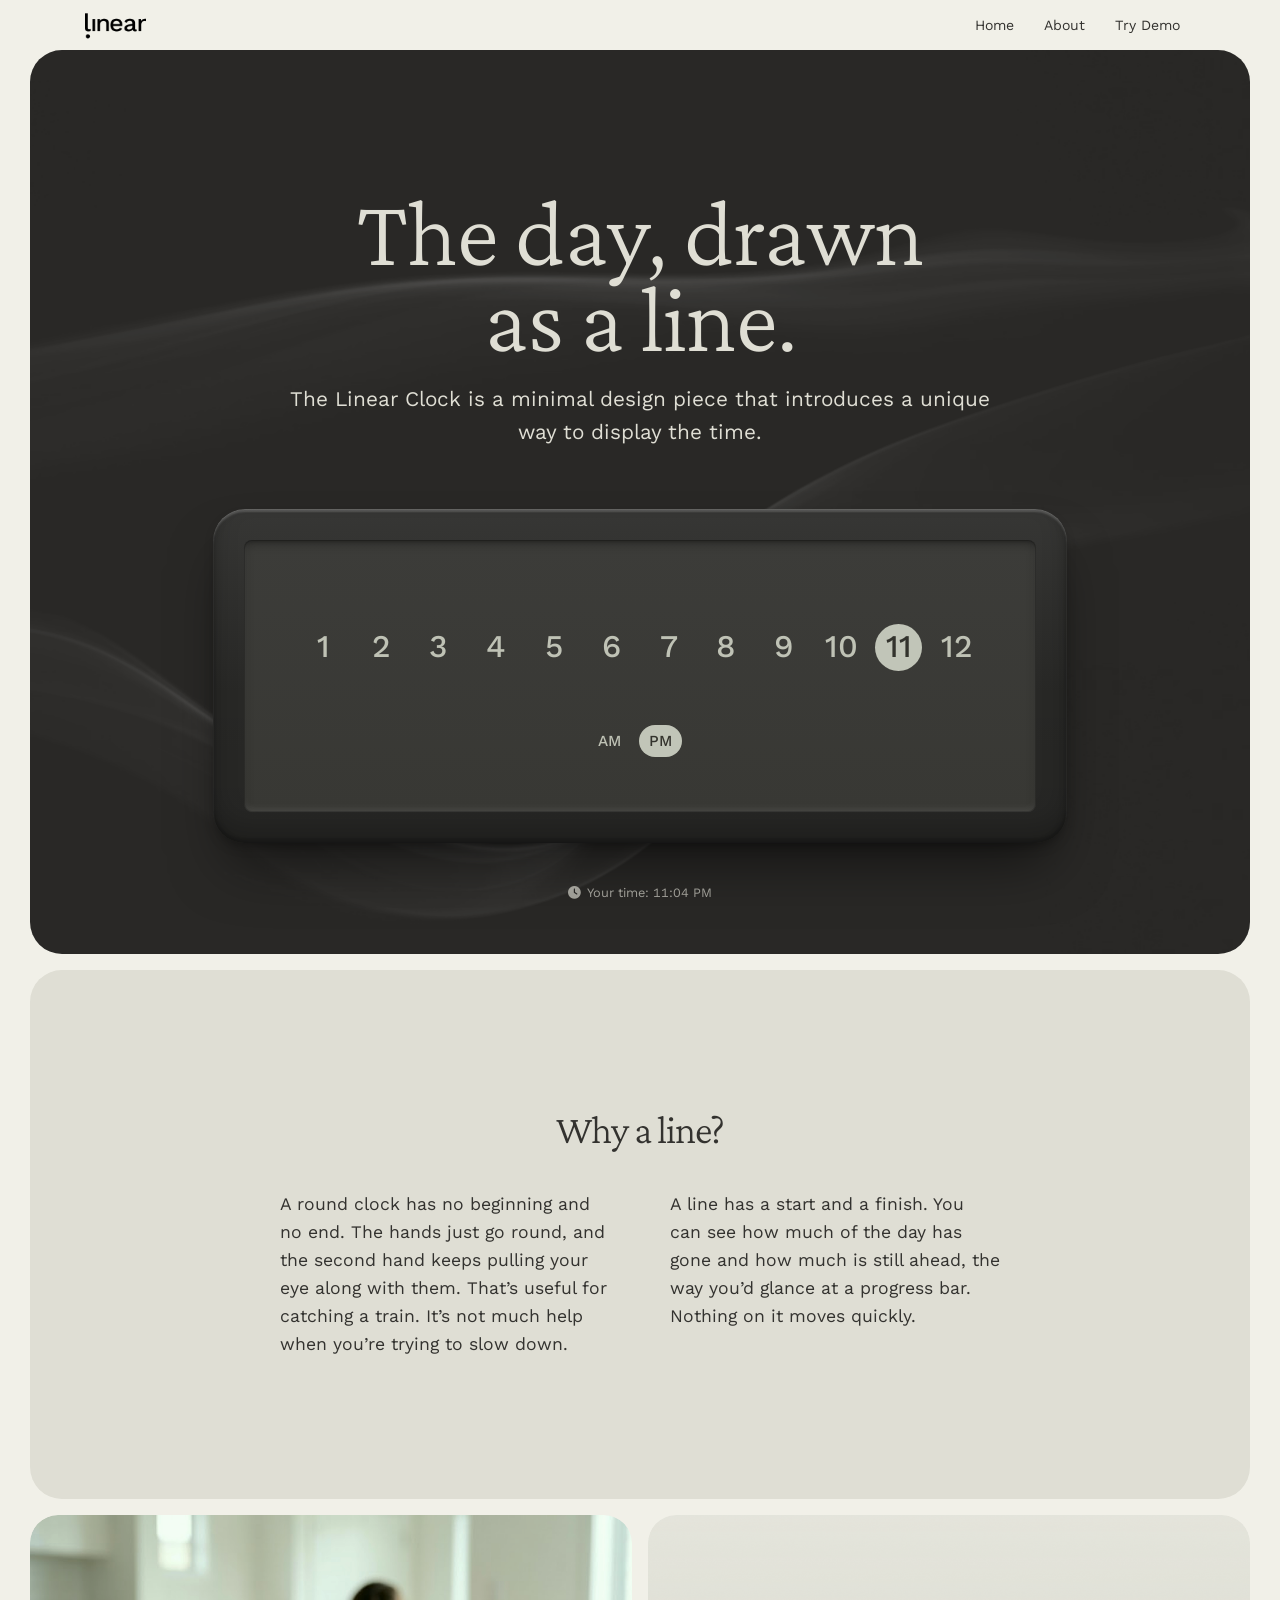
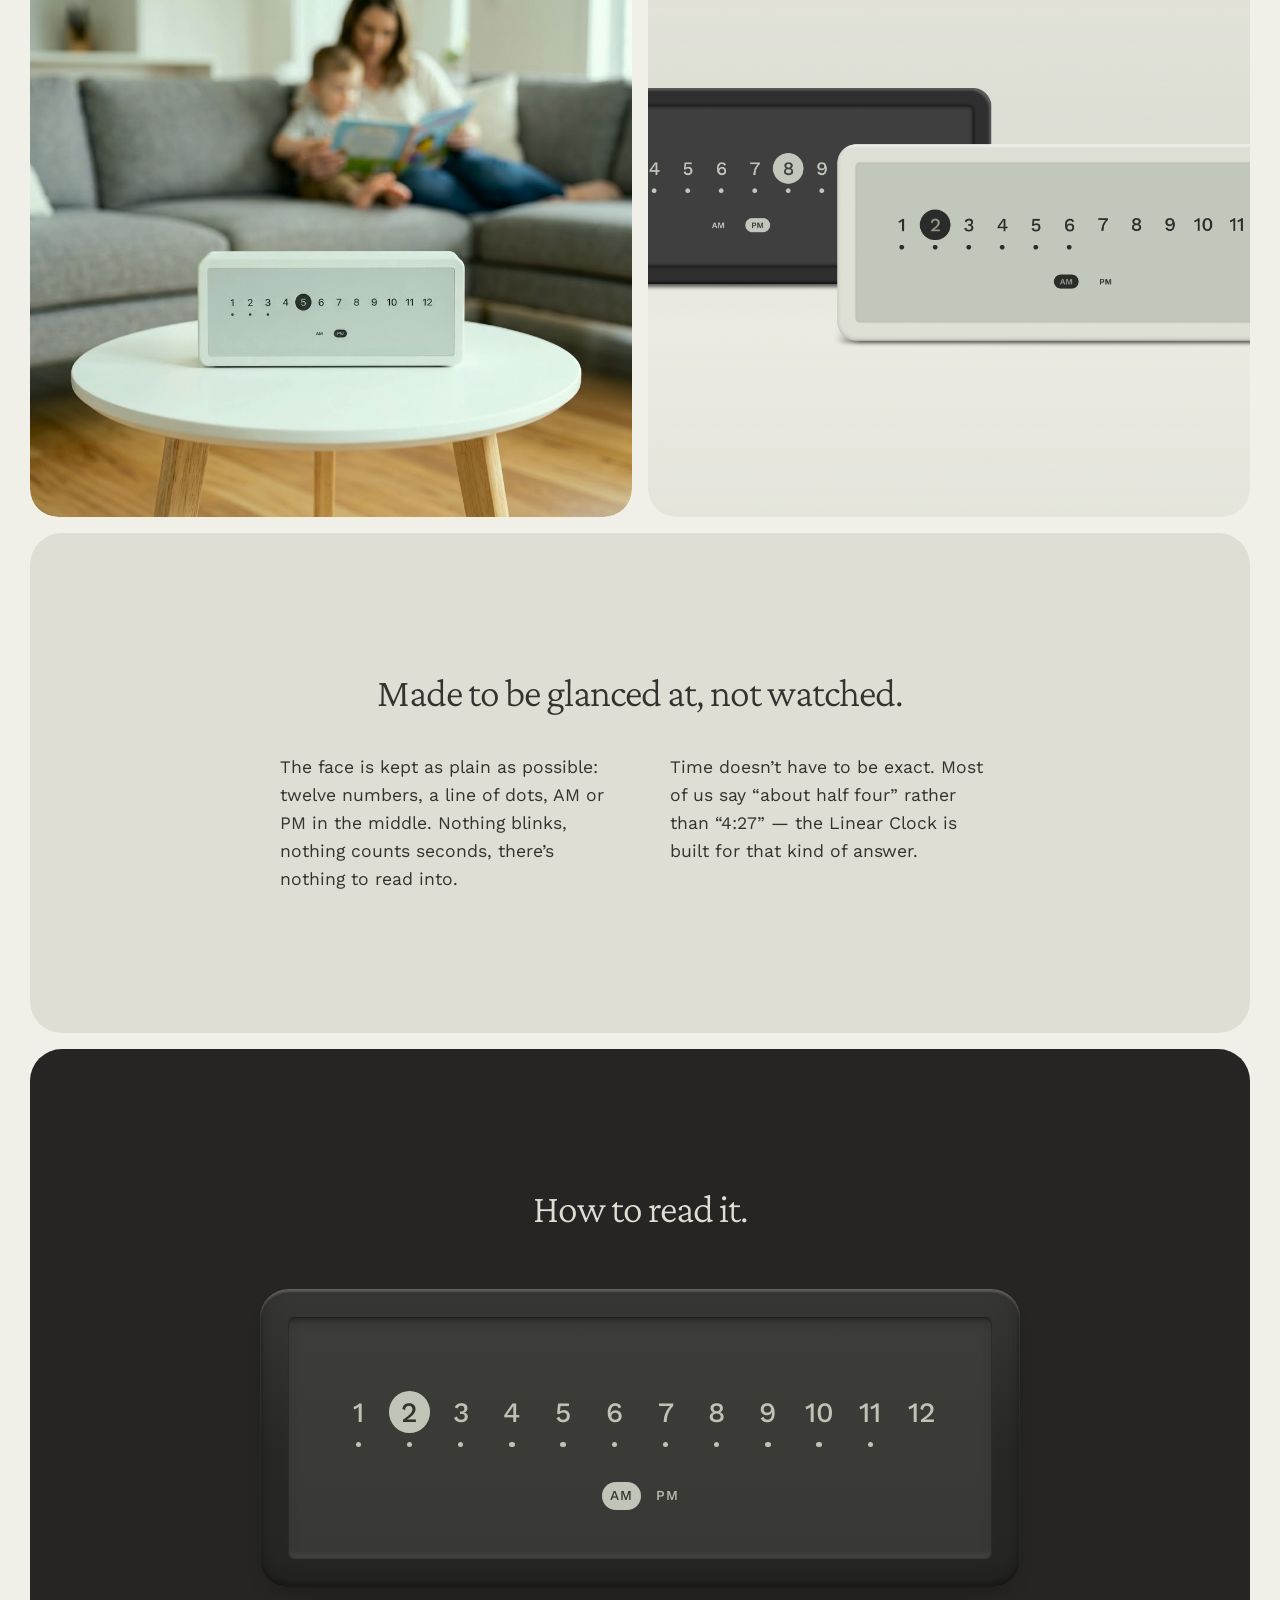
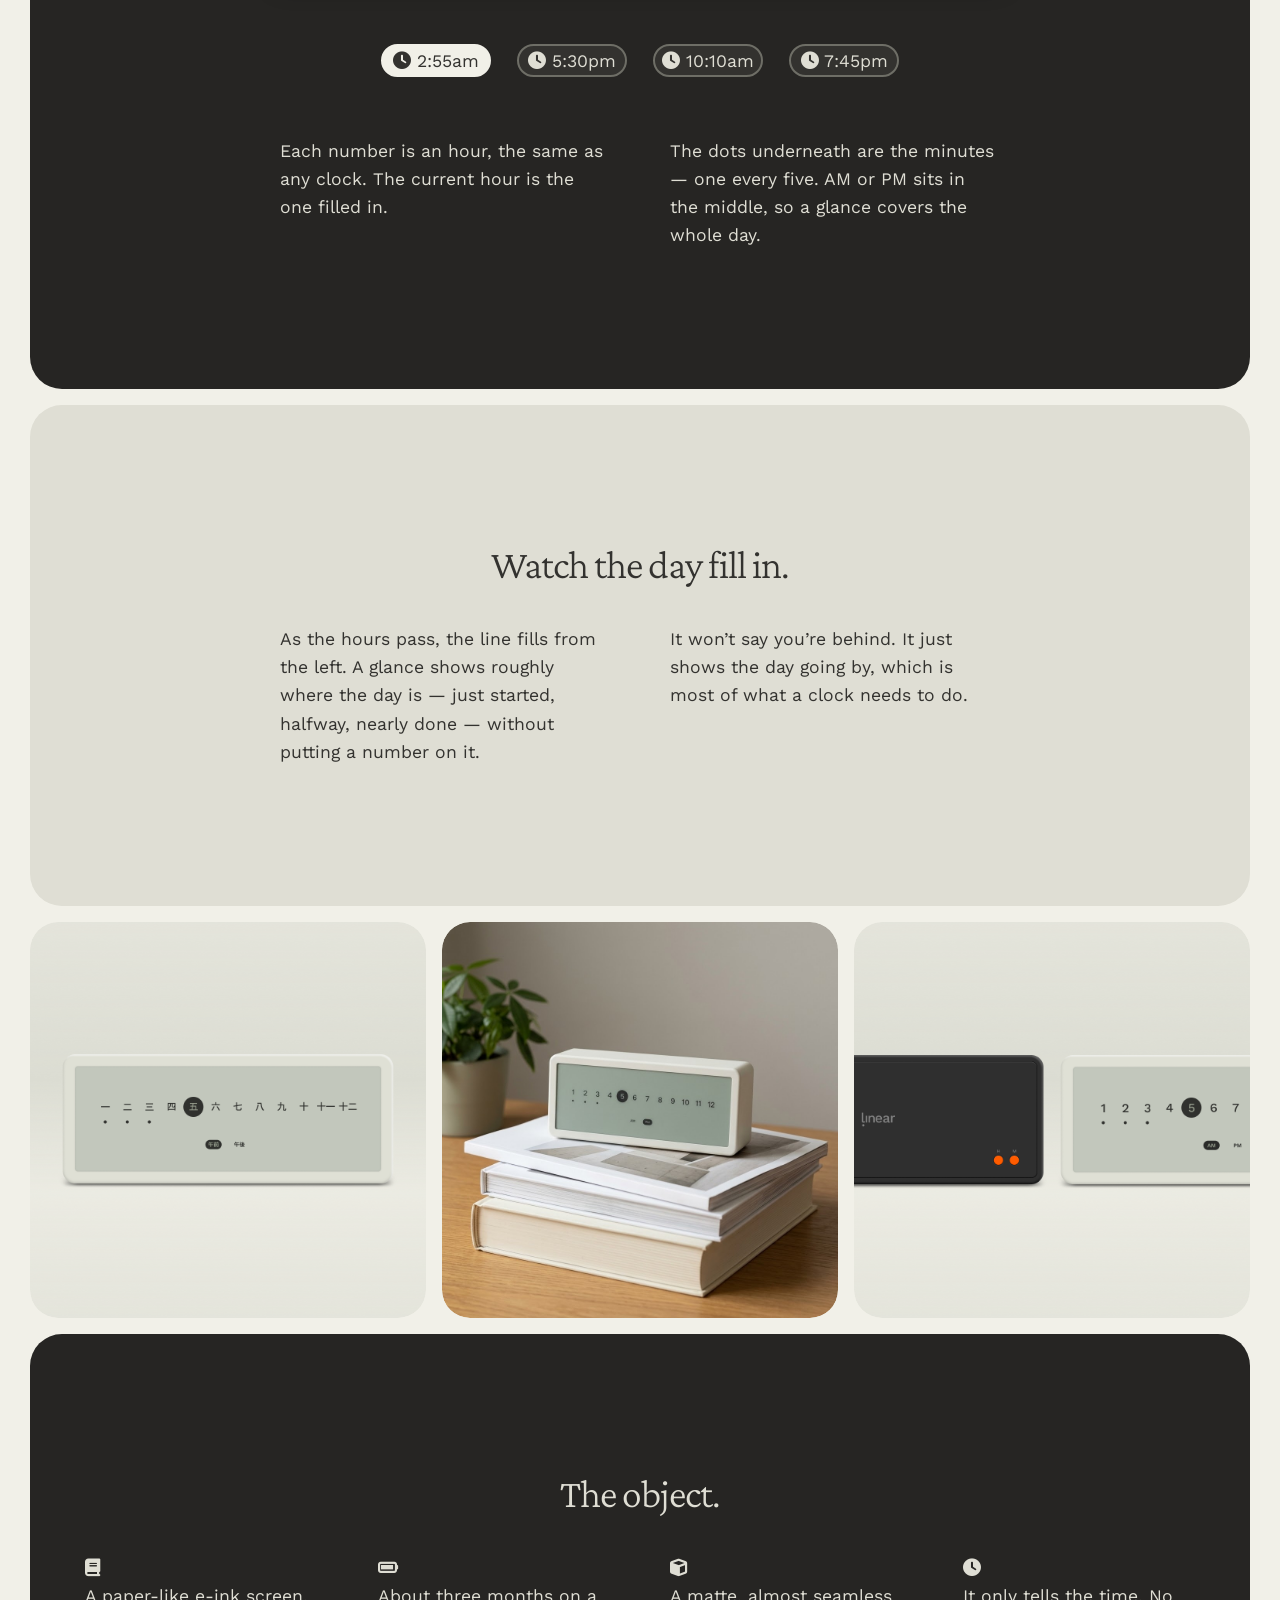
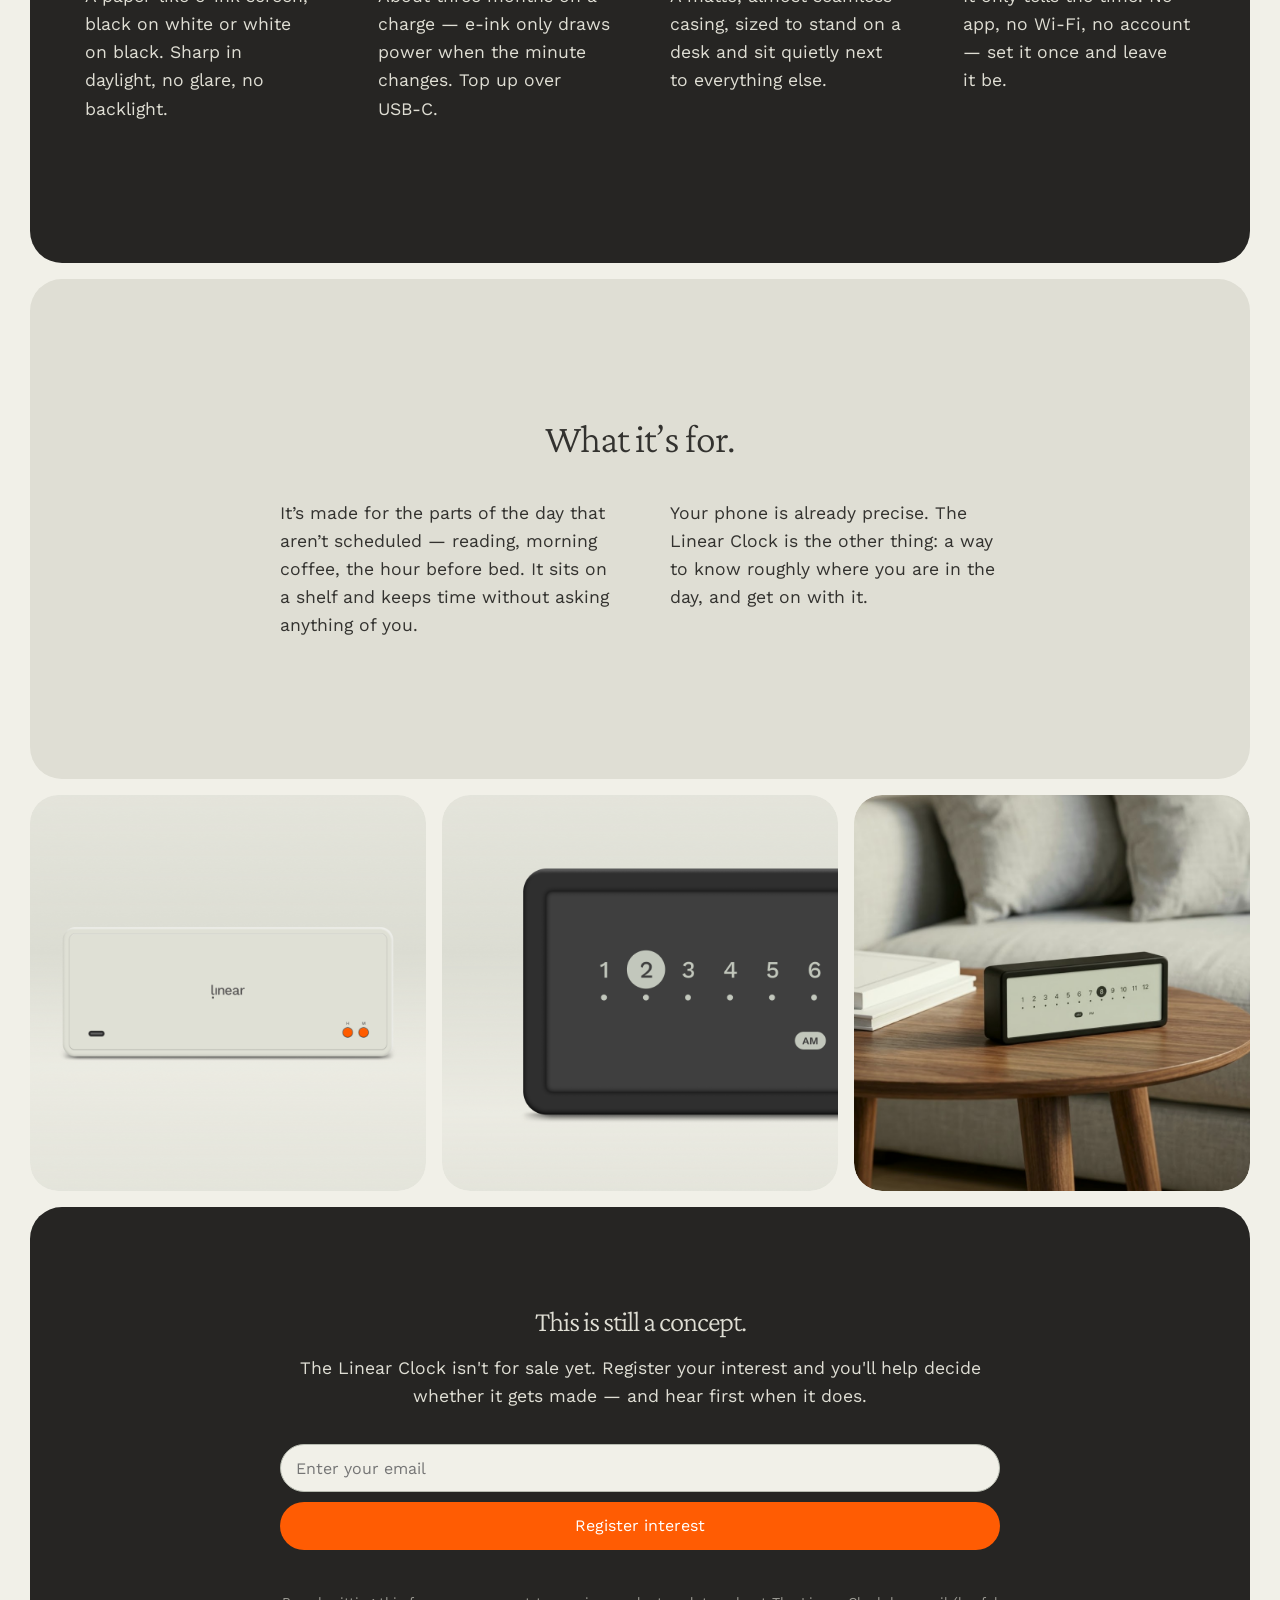
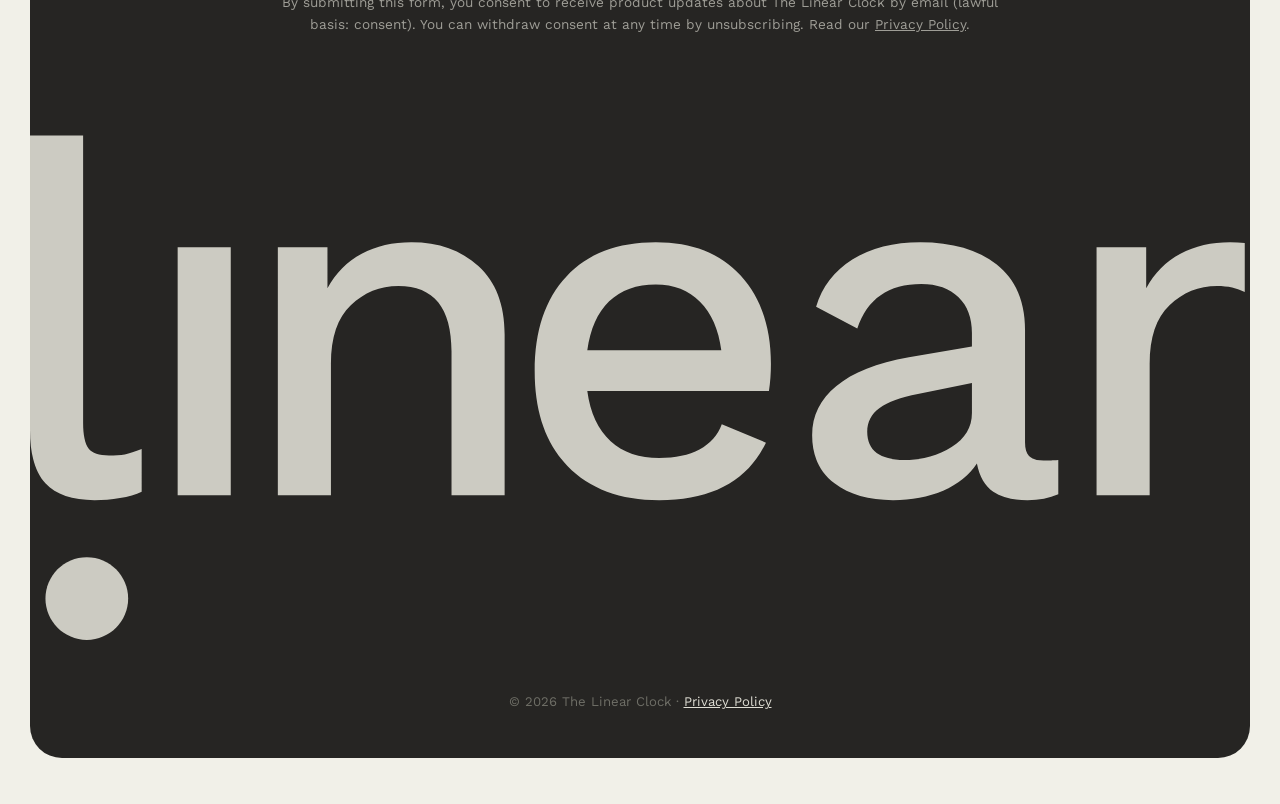
==== index.html @ a1ad5be9 "Add confirmation tick icon and personalise signup copy Show an orange disc with a white checkmark ab" ====
<!DOCTYPE html>
<html lang="en">
<head>
<meta charset="utf-8">
<meta http-equiv="X-UA-Compatible" content="IE=edge">
<meta name="viewport" content="width=device-width, initial-scale=1">
<meta name="description" content="A bespoke and minimal design piece that introduces a unique way to display the time.">

<!-- favicons -->
<link rel="icon" type="image/png" href="icons/favicon-96x96.png" sizes="96x96" />
<link rel="icon" type="image/svg+xml" href="icons/favicon.svg" />
<link rel="shortcut icon" href="icons/favicon.ico" />
<link rel="apple-touch-icon" sizes="180x180" href="icons/apple-touch-icon.png" />
<link rel="manifest" href="icons/site.webmanifest" />

<!-- for social -->
<meta name="twitter:card" content="summary_large_image">
<meta name="twitter:site" content="@thelinearclock">
<meta name="twitter:creator" content="@thelinearclock">
<meta name="twitter:title" content="The Linear Clock">
<meta name="twitter:description" content="A bespoke and minimal design piece that introduces a unique way to display the time.">
<meta name="twitter:image" content="https://www.thelinearclock.co.uk/images/the-linear-clock.png">
<meta property="og:type" content="website" />
<meta property="og:url" content="https://thelinearclock.co.uk" />
<meta property="og:title" content="The Linear Clock" />
<meta property="og:description" content="A bespoke and minimal design piece that introduces a unique way to display the time." />
<meta property="og:image" content="https://www.thelinearclock.co.uk/images/the-linear-clock.png" />
<meta property="og:image:width" content="1024" />
<meta property="og:image:height" content="512" />

<title>The Linear Clock</title>

<link rel="stylesheet" href="https://cdn.jsdelivr.net/npm/bootstrap@3.4.1/dist/css/bootstrap.min.css" integrity="sha384-HSMxcRTRxnN+Bdg0JdbxYKrThecOKuH5zCYotlSAcp1+c8xmyTe9GYg1l9a69psu" crossorigin="anonymous">
<link href="css/animate.css?v=13" rel="stylesheet">
<link href="css/styles.css?v=28" rel="stylesheet">
<link href="css/clock.css?v=23" rel="stylesheet">
<link rel="stylesheet" href="https://cdnjs.cloudflare.com/ajax/libs/font-awesome/6.5.2/css/all.min.css" integrity="sha512-SnH5WK+bZxgPHs44uWIX+LLJAJ9/2PkPKZ5QiAj6Ta86w+fsb2TkcmfRyVX3pBnMFcV7oQPJkl9QevSCWr3W6A==" crossorigin="anonymous" referrerpolicy="no-referrer">

<link rel="preconnect" href="https://fonts.googleapis.com">
<link rel="preconnect" href="https://fonts.gstatic.com" crossorigin>
<link href="https://fonts.googleapis.com/css2?family=Crimson+Pro:ital,wght@0,200..900;1,200..900&family=Work+Sans:wght@100..900&display=swap" rel="stylesheet">

<!--[if lt IE 9]>
      <script src="https://oss.maxcdn.com/html5shiv/3.7.2/html5shiv.min.js"></script>
      <script src="https://oss.maxcdn.com/respond/1.4.2/respond.min.js"></script>
    <![endif]-->

  <script async src="https://www.googletagmanager.com/gtag/js?id=G-0FD1QXLLMS"></script>
  <script>
    window.dataLayer = window.dataLayer || [];
    function gtag(){ dataLayer.push(arguments); }
    gtag('js', new Date());
    gtag('config', 'G-0FD1QXLLMS');
  </script>
</head>
<body>
<div class="container-wrapper">
<nav class="navbar navbar-default navbar-fixed-top">
  <div class="container">
    <div class="navbar-header">
      <button type="button" class="navbar-toggle collapsed" data-toggle="collapse" data-target="#navbar" aria-expanded="false" aria-controls="navbar">
        <span class="sr-only">Toggle navigation</span>
        <span class="icon-bar"></span>
        <span class="icon-bar"></span>
        <span class="icon-bar"></span>
      </button>
      <a class="navbar-brand" href="index.html"><img class="logo" alt="The Linear Clock Logo" src="images/logo@2x.png" width="61" height="28"></a>
    </div>
    <div class="navbar-text navbar-right hidden-xs"></div>
    <div id="navbar" class="navbar-collapse collapse">
      <ul class="nav navbar-nav navbar-right">
        <li><a href="index.html">Home</a></li>
        <li><a href="about.html">About</a></li>
        <li><a href="demo.html" target="_blank">Try Demo</a></li>
      </ul>
    </div>
  </div>
</nav>

<!-- New header 2025-->
    <!-- HERO BLOCK -->
     <section class="hero-block">
       <div class="hero-content">
		   
		   
		   <div class="container">
		     <div class="row">
		       <div class="col-md-offset-2 col-md-8 padding-30">
				   <h1 class="headline fadeInUpBig wow" data-wow-delay="0s">The day, drawn as a line.</h1>
		   <p class="fadeInUpBig wow" data-wow-delay="0.2s">The Linear Clock is a minimal design piece that introduces a unique way to display the time.</p>
	   </div>
   </div>
		   
  <!-- Main clock container -->
  <div id="live-clock" class="clock-container layout-linear">
    <!-- Hours row -->
    <div class="hours">
      <div class="hour-dot" data-hour="1">
        <div class="hour">1</div>
        <div class="dot" data-index="1"></div>
      </div>
      <div class="hour-dot" data-hour="2">
        <div class="hour">2</div>
        <div class="dot" data-index="2"></div>
      </div>
      <div class="hour-dot" data-hour="3">
        <div class="hour">3</div>
        <div class="dot" data-index="3"></div>
      </div>
      <div class="hour-dot" data-hour="4">
        <div class="hour">4</div>
        <div class="dot" data-index="4"></div>
      </div>
      <div class="hour-dot" data-hour="5">
        <div class="hour">5</div>
        <div class="dot" data-index="5"></div>
      </div>
      <div class="hour-dot" data-hour="6">
        <div class="hour">6</div>
        <div class="dot" data-index="6"></div>
      </div>
      <div class="hour-dot" data-hour="7">
        <div class="hour">7</div>
        <div class="dot" data-index="7"></div>
      </div>
      <div class="hour-dot" data-hour="8">
        <div class="hour">8</div>
        <div class="dot" data-index="8"></div>
      </div>
      <div class="hour-dot" data-hour="9">
        <div class="hour">9</div>
        <div class="dot" data-index="9"></div>
      </div>
      <div class="hour-dot" data-hour="10">
        <div class="hour">10</div>
        <div class="dot" data-index="10"></div>
      </div>
      <div class="hour-dot" data-hour="11">
        <div class="hour">11</div>
        <div class="dot" data-index="11"></div>
      </div>
      <!-- Hour 12 with hidden dot for alignment -->
      <div class="hour-dot" data-hour="12">
        <div class="hour">12</div>
        <div class="dot hidden-dot" data-index="12"></div>
      </div>
    </div>

    <!-- AM/PM indicators below the dots, centered -->
    <div class="am-pm-center">
      <div class="am-pm am">AM</div>
      <div class="am-pm pm">PM</div>
    </div>
  </div>

  <!-- Live time caption below the device -->
  <p class="hero-time caption"><i class="fa fa-clock"></i>Your time: <span class="time-text">--:--</span></p>



  <!-- Theme toggle container 
  <div class="theme-toggle-container">
    <button class="theme-btn theme-dark" data-theme="dark"></button>
    <button class="theme-btn theme-light" data-theme="light"></button>
  </div> -->
  
  <!-- Time display below the clock container 
  <div class="time-display">
    <i class="fa-regular fa-clock"></i>The time is 
    <span class="time-text"></span>
  </div>-->
  
  <!-- Layout toggle container 
  <div class="layout-toggle-container">
    <button class="layout-btn layout-linear-btn" data-layout="linear"></button>
    <button class="layout-btn layout-stack-btn" data-layout="stack"></button>
  </div>-->

  </div>
  </div>
  </section>

  <script>
  /* one-time-per-session "power on" reveal for the hero clock */
  (function () {
    try {
      var clock = document.getElementById("live-clock");
      if (!clock) return;
      if (window.matchMedia("(prefers-reduced-motion: reduce)").matches) return;
      var booted;
      try { booted = sessionStorage.getItem("tlc-hero-booted"); } catch (e) {}
      if (booted) return;
      try { sessionStorage.setItem("tlc-hero-booted", "1"); } catch (e) {}
      var dots = clock.querySelectorAll(".hour-dot");
      for (var i = 0; i < dots.length; i++) dots[i].style.setProperty("--i", i);
      clock.classList.add("clock-intro");
      setTimeout(function () { clock.classList.remove("clock-intro"); }, 1400);
    } catch (e) {}
  })();
  </script>

  <!-- end new header 2025-->

<!-- full width image 
<div class="container-fluid" style="margin-top:0px">
  <div class="row">
    <div class="col-md-12 no-padding">
     <div class="feature-image fadeIn wow" style="background: url('images/hero.jpg') no-repeat center center;background-size:cover;"></div>
    </div>
  </div>
</div>
full width image --> 



<!-- section -->
<div class="container-fluid light padding-100">
  <div class="container">
	  <div class="row">
		  <div class="col-md-offset-2 col-md-8 padding-30 text-center fadeInUpBig wow" data-wow-delay="0s">
			  <h1>Why a line?</h1>
			</div>
		
		<div class="col-md-offset-2 col-md-4 padding-30 fadeInUpBig wow" data-wow-delay="0.1s">
		  		<p>A round clock has no beginning and no end. The hands just go round, and the second hand keeps pulling your eye along with them. That’s useful for catching a train. It’s not much help when you’re trying to slow down.</p>
			</div>
				
				<div class="col-md-4 padding-30 fadeInUpBig wow" data-wow-delay="0.2s">
				<p>A line has a start and a finish. You can see how much of the day has gone and how much is still ahead, the way you’d glance at a progress bar. Nothing on it moves quickly.</p>
			</div>
		</div>
	</div>
</div>
<!-- / section -->

<!-- image gallery x2 -->
<div class="container-fluid image-gallery">
  <div class="row">
    <div class="col-md-6 no-padding overflow-hidden fadeIn wow" data-wow-delay="0s"> <img class="grow" src="images/linear-1.png" alt="The Linear Clock 1"> </div>
    <div class="col-md-6 no-padding overflow-hidden fadeIn wow" data-wow-delay="0.1s"> <img class="grow" src="images/linear-2.png" alt="The Linear Clock 2"> </div>
  </div>
</div>
<!-- / image gallery --> 


<!-- section -->
<div class="container-fluid light padding-100">
  <div class="container">
	  <div class="row">
				
				<div class="col-md-offset-2 col-md-8 padding-30 text-center fadeInUpBig wow" data-wow-delay="0s">
				<h1>Made to be glanced at, not watched.</h1>
			</div>
			<div class="col-md-offset-2 col-md-4 padding-30 fadeInUpBig wow" data-wow-delay="0.1s">
				<p>The face is kept as plain as possible: twelve numbers, a line of dots, AM or PM in the middle. Nothing blinks, nothing counts seconds, there’s nothing to read into.</p>
			</div>
				<div class="col-md-4 padding-30 fadeInUpBig wow" data-wow-delay="0.2s">
				<p>Time doesn’t have to be exact. Most of us say “about half four” rather than “4:27” — the Linear Clock is built for that kind of answer.</p>
	  	  </div>
  		</div>
	</div>
</div>


<!-- example of how it works -->
<div class="container-fluid dark padding-100">
  <div class="container">
    <div class="row">
      <div class="col-md-offset-2 col-md-8 padding-30 text-center fadeInUpBig wow" data-wow-delay="0s">
        <h1>How to read it.</h1>
        </div>
      <div class="col-md-12">
        <div id="carousel" class="carousel slide carousel-fade fadeIn wow margin-bottom-30 " data-ride="carousel">
          
          <!-- indicators -->
          <ol class="carousel-indicators carousel-indicators-text">
            <li data-target="#carousel" data-slide-to="0" class="active"><i class="fa fa-clock"></i> 2:55am</li>
            <li data-target="#carousel" data-slide-to="1"><i class="fa fa-clock"></i> 5:30pm</li>
            <li data-target="#carousel" data-slide-to="2"><i class="fa fa-clock"></i> 10:10am</li>
            <li data-target="#carousel" data-slide-to="3"><i class="fa fa-clock"></i> 7:45pm</li>
          </ol>
          <div class="carousel-inner">
            <div class="item active" data-slide-number="0">
              <div class="clock-container clock-snapshot">
                <div class="hours">
                  <div class="hour-dot" data-hour="1"><div class="hour">1</div><div class="dot active" data-index="1"></div></div>
                  <div class="hour-dot" data-hour="2"><div class="hour active">2</div><div class="dot active" data-index="2"></div></div>
                  <div class="hour-dot" data-hour="3"><div class="hour">3</div><div class="dot active" data-index="3"></div></div>
                  <div class="hour-dot" data-hour="4"><div class="hour">4</div><div class="dot active" data-index="4"></div></div>
                  <div class="hour-dot" data-hour="5"><div class="hour">5</div><div class="dot active" data-index="5"></div></div>
                  <div class="hour-dot" data-hour="6"><div class="hour">6</div><div class="dot active" data-index="6"></div></div>
                  <div class="hour-dot" data-hour="7"><div class="hour">7</div><div class="dot active" data-index="7"></div></div>
                  <div class="hour-dot" data-hour="8"><div class="hour">8</div><div class="dot active" data-index="8"></div></div>
                  <div class="hour-dot" data-hour="9"><div class="hour">9</div><div class="dot active" data-index="9"></div></div>
                  <div class="hour-dot" data-hour="10"><div class="hour">10</div><div class="dot active" data-index="10"></div></div>
                  <div class="hour-dot" data-hour="11"><div class="hour">11</div><div class="dot active" data-index="11"></div></div>
                  <div class="hour-dot" data-hour="12"><div class="hour">12</div><div class="dot hidden-dot" data-index="12"></div></div>
                </div>
                <div class="am-pm-center">
                  <div class="am-pm am active">AM</div>
                  <div class="am-pm pm">PM</div>
                </div>
              </div>
            </div>
            <div class="item" data-slide-number="1">
              <div class="clock-container clock-snapshot">
                <div class="hours">
                  <div class="hour-dot" data-hour="1"><div class="hour">1</div><div class="dot active" data-index="1"></div></div>
                  <div class="hour-dot" data-hour="2"><div class="hour">2</div><div class="dot active" data-index="2"></div></div>
                  <div class="hour-dot" data-hour="3"><div class="hour">3</div><div class="dot active" data-index="3"></div></div>
                  <div class="hour-dot" data-hour="4"><div class="hour">4</div><div class="dot active" data-index="4"></div></div>
                  <div class="hour-dot" data-hour="5"><div class="hour active">5</div><div class="dot active" data-index="5"></div></div>
                  <div class="hour-dot" data-hour="6"><div class="hour">6</div><div class="dot active" data-index="6"></div></div>
                  <div class="hour-dot" data-hour="7"><div class="hour">7</div><div class="dot" data-index="7"></div></div>
                  <div class="hour-dot" data-hour="8"><div class="hour">8</div><div class="dot" data-index="8"></div></div>
                  <div class="hour-dot" data-hour="9"><div class="hour">9</div><div class="dot" data-index="9"></div></div>
                  <div class="hour-dot" data-hour="10"><div class="hour">10</div><div class="dot" data-index="10"></div></div>
                  <div class="hour-dot" data-hour="11"><div class="hour">11</div><div class="dot" data-index="11"></div></div>
                  <div class="hour-dot" data-hour="12"><div class="hour">12</div><div class="dot hidden-dot" data-index="12"></div></div>
                </div>
                <div class="am-pm-center">
                  <div class="am-pm am">AM</div>
                  <div class="am-pm pm active">PM</div>
                </div>
              </div>
            </div>
            <div class="item" data-slide-number="2">
              <div class="clock-container clock-snapshot">
                <div class="hours">
                  <div class="hour-dot" data-hour="1"><div class="hour">1</div><div class="dot active" data-index="1"></div></div>
                  <div class="hour-dot" data-hour="2"><div class="hour">2</div><div class="dot active" data-index="2"></div></div>
                  <div class="hour-dot" data-hour="3"><div class="hour">3</div><div class="dot" data-index="3"></div></div>
                  <div class="hour-dot" data-hour="4"><div class="hour">4</div><div class="dot" data-index="4"></div></div>
                  <div class="hour-dot" data-hour="5"><div class="hour">5</div><div class="dot" data-index="5"></div></div>
                  <div class="hour-dot" data-hour="6"><div class="hour">6</div><div class="dot" data-index="6"></div></div>
                  <div class="hour-dot" data-hour="7"><div class="hour">7</div><div class="dot" data-index="7"></div></div>
                  <div class="hour-dot" data-hour="8"><div class="hour">8</div><div class="dot" data-index="8"></div></div>
                  <div class="hour-dot" data-hour="9"><div class="hour">9</div><div class="dot" data-index="9"></div></div>
                  <div class="hour-dot" data-hour="10"><div class="hour active">10</div><div class="dot" data-index="10"></div></div>
                  <div class="hour-dot" data-hour="11"><div class="hour">11</div><div class="dot" data-index="11"></div></div>
                  <div class="hour-dot" data-hour="12"><div class="hour">12</div><div class="dot hidden-dot" data-index="12"></div></div>
                </div>
                <div class="am-pm-center">
                  <div class="am-pm am active">AM</div>
                  <div class="am-pm pm">PM</div>
                </div>
              </div>
            </div>
            <div class="item" data-slide-number="3">
              <div class="clock-container clock-snapshot">
                <div class="hours">
                  <div class="hour-dot" data-hour="1"><div class="hour">1</div><div class="dot active" data-index="1"></div></div>
                  <div class="hour-dot" data-hour="2"><div class="hour">2</div><div class="dot active" data-index="2"></div></div>
                  <div class="hour-dot" data-hour="3"><div class="hour">3</div><div class="dot active" data-index="3"></div></div>
                  <div class="hour-dot" data-hour="4"><div class="hour">4</div><div class="dot active" data-index="4"></div></div>
                  <div class="hour-dot" data-hour="5"><div class="hour">5</div><div class="dot active" data-index="5"></div></div>
                  <div class="hour-dot" data-hour="6"><div class="hour">6</div><div class="dot active" data-index="6"></div></div>
                  <div class="hour-dot" data-hour="7"><div class="hour active">7</div><div class="dot active" data-index="7"></div></div>
                  <div class="hour-dot" data-hour="8"><div class="hour">8</div><div class="dot active" data-index="8"></div></div>
                  <div class="hour-dot" data-hour="9"><div class="hour">9</div><div class="dot active" data-index="9"></div></div>
                  <div class="hour-dot" data-hour="10"><div class="hour">10</div><div class="dot" data-index="10"></div></div>
                  <div class="hour-dot" data-hour="11"><div class="hour">11</div><div class="dot" data-index="11"></div></div>
                  <div class="hour-dot" data-hour="12"><div class="hour">12</div><div class="dot hidden-dot" data-index="12"></div></div>
                </div>
                <div class="am-pm-center">
                  <div class="am-pm am">AM</div>
                  <div class="am-pm pm active">PM</div>
                </div>
              </div>
            </div>
          </div>
        </div>
      </div>
      <!-- /col-sm-12 -->
      
      <div class="col-md-offset-2 col-md-4 padding-30 fadeInUpBig wow" data-wow-delay="0s">
        <p>Each number is an hour, the same as any clock. The current hour is the one filled in.</p>
      </div>
      <div class="col-md-4 padding-30 fadeInUpBig wow" data-wow-delay="0.1s">
        <p>The dots underneath are the minutes — one every five. AM or PM sits in the middle, so a glance covers the whole day.</p>
      </div>
    </div>
    <!-- /row --> 
  </div>
  <!-- /container --> 
</div>
<!-- /fluid container -->


				


<!-- section --> 
<div class="container-fluid light padding-100">
	<div class="container"> 
    	<div class="row">
        	<div class="col-md-offset-2 col-md-8 padding-30 text-center fadeInUpBig wow" data-wow-delay="0s">
			  <h1>Watch the day fill in.</h1>
		  	</div>
		  	<div class="col-md-offset-2 col-md-4 padding-30 fadeInUpBig wow" data-wow-delay="0.1s">
		        <p>As the hours pass, the line fills from the left. A glance shows roughly where the day is — just started, halfway, nearly done — without putting a number on it.</p>
			</div>
		    <div class="col-md-4 padding-30 fadeInUpBig wow" data-wow-delay="0.2s">
		        <p>It won’t say you’re behind. It just shows the day going by, which is most of what a clock needs to do.</p>
			</div>
    	</div>
  	</div>
</div>
<!-- / section --> 



 <!-- image gallery x3 -->
 <div class="container-fluid image-gallery">
 	<div class="row">
 		<div class="col-md-4 no-padding overflow-hidden fadeIn wow" data-wow-delay="0s"> <img class="grow" src="images/linear-4.png" alt="The Linear Clock 3"> </div>
 		<div class="col-md-4 no-padding overflow-hidden fadeIn wow" data-wow-delay="0.1s"> <img class="grow" src="images/linear-3.png" alt="The Linear Clock 4"> </div>
 		<div class="col-md-4 no-padding overflow-hidden fadeIn wow" data-wow-delay="0.2s"> <img class="grow" src="images/linear-5.png" alt="The Linear Clock 5"> </div>
 	</div>
 </div>
 <!-- / image gallery -->
 
 <!-- spec -->
 <div class="container-fluid dark padding-100">
   <div class="container">
    
     <div class="row">
	  <div class="col-md-offset-2 col-md-8 padding-30 text-center fadeInUpBig wow" data-wow-delay="0s">
		  <h1>The object.</h1>
		</div>
       <div class="col-xs-12 col-sm-6 col-md-3 padding-30 fadeInUpBig wow" data-wow-delay="0.1s">
         <p><i class="fa fa-book"></i><br>A paper-like e-ink screen, black on white or white on black. Sharp in daylight, no glare, no backlight.</p>
       </div>
       <div class="col-xs-12 col-sm-6 col-md-3 padding-30 fadeInUpBig wow" data-wow-delay="0.2s">
         <p><i class="fa fa-battery-full"></i><br>About three months on a charge — e-ink only draws power when the minute changes. Top up over USB-C.</p>
       </div>

      <div class="clearfix visible-sm-block"></div>

       <div class="col-xs-12 col-sm-6 col-md-3 padding-30 fadeInUpBig wow" data-wow-delay="0.3s">
         <p><i class="fa fa-cube"></i><br>A matte, almost seamless casing, sized to stand on a desk and sit quietly next to everything else.</p>
       </div>

       <div class="col-xs-12 col-sm-6 col-md-3 padding-30 fadeInUpBig wow" data-wow-delay="0.4s">
         <p><i class="fa fa-clock"></i><br>It only tells the time. No app, no Wi-Fi, no account &mdash; set it once and leave it be.</p>
       </div>
     </div> 
    
   </div>
 </div>
  <!-- / spec -->

<!-- logo gallery 
            <div class="container-fluid padding-100 light">
              <div class="container">
                <div class="row">

                  <div class="col-md-2 col-xs-4">
                    <img src="images/mashable.jpg">
                  </div>

                  <div class="col-md-2 col-xs-4">
                    <img src="images/bbc.jpg">
                  </div>

                  <div class="col-md-2 col-xs-4">
                    <img src="images/theguardian.jpg">
                  </div>

                  <div class="col-md-2 col-xs-4">
                    <img src="images/dwell.jpg">
                  </div>
                  
                   <div class="col-md-2 col-xs-4">
                      <img src="images/theguardian.jpg">
                    </div>

                    <div class="col-md-2 col-xs-4">
                      <img src="images/dwell.jpg">
                    </div>
</div>
                </div>
            </div>
            / logo gallery --> 


<!-- section --> 
<div class="container-fluid light padding-100">
	<div class="container"> 
    	<div class="row">
        	<div class="col-md-offset-2 col-md-8 padding-30 text-center fadeInUpBig wow" data-wow-delay="0s">
			  <h1>What it’s for.</h1>
		  </div>
			  
		      <div class="col-md-offset-2 col-md-4 padding-30 fadeInUpBig wow" data-wow-delay="0.1s">
		        <p>It’s made for the parts of the day that aren’t scheduled — reading, morning coffee, the hour before bed. It sits on a shelf and keeps time without asking anything of you.</p>
		      </div>
		      <div class="col-md-4 padding-30 fadeInUpBig wow" data-wow-delay="0.2s">
		        <p>Your phone is already precise. The Linear Clock is the other thing: a way to know roughly where you are in the day, and get on with it.</p>
		      </div>
    	</div>
  	</div>
</div>
<!-- / section --> 


<!-- image gallery x3 -->
<div class="container-fluid image-gallery">
	<div class="row">
		<div class="col-md-4 no-padding overflow-hidden fadeIn wow" data-wow-delay="0s"> <img class="grow" src="images/linear-6.png" alt="The Linear Clock 6"> </div>
		<div class="col-md-4 no-padding overflow-hidden fadeIn wow" data-wow-delay="0.1s"> <img class="grow" src="images/linear-7.png" alt="The Linear Clock 7"> </div>
		<div class="col-md-4 no-padding overflow-hidden fadeIn wow" data-wow-delay="0.2s"> <img class="grow" src="images/linear-8.png" alt="The Linear Clock 8"> </div>
	</div>
</div>
<!-- / image gallery -->


<footer>
  <div class="container-fluid footer-block text-center dark">
    <div class="container">
      <div id="register" class="row">
        <div class="col-md-offset-2 col-md-8 padding-30">
          <h2>This is still a concept.</h2>
          <p>The Linear Clock isn't for sale yet. Register your interest and you'll help decide whether it gets made — and hear first when it does.</p>
          <form id="email-form">
            <label for="email-input" class="sr-only">Email address</label>
            <input type="email" id="email-input" name="email" class="email" placeholder="Enter your email" aria-describedby="terms-copy response-message" required />
            <div class="honeypot-field" aria-hidden="true">
              <label for="website">Leave this field empty</label>
              <input type="text" id="website" name="website" tabindex="-1" autocomplete="off" />
            </div>
            <button type="submit" id="notify-button">Register interest</button>
            <p id="response-message" aria-live="polite"></p>
          </form>
          <p class="terms" id="terms-copy">
            By submitting this form, you consent to receive product updates about The Linear Clock by email (lawful basis: consent). You can withdraw consent at any time by unsubscribing. Read our <a href="privacy.html" target="_blank">Privacy Policy</a>.
          </p>
        </div>
      </div>
    </div>
    <img class="footer-wordmark" src="images/logo-cream.svg" alt="The Linear Clock" aria-hidden="true">
    <div class="container">
      <p class="footer-copy">&copy; <span class="js-current-year">2026</span> The Linear Clock &middot; <a href="privacy.html">Privacy Policy</a></p>
    </div>
  </div>
</footer>


</div>
<script src="js/script.js"></script>
<script type="module" src="js/shop-form.js?v=5"></script>
<script src="js/wow.min.js"></script>
</body>
</html>
---- css/styles.css ----
/* GLOBAL STYLES
-------------------------------------------------- */

/* Warm "muji" palette
   #F1F0E8 paper · #DFDED4 cream · #C2C7BC sage · #262523 charcoal · #FF5C03 accent */
:root {
	--color-cream: #F1F0E8;        /* page surface — lighter than the image backgrounds so they read as cards */
	--color-cream-deep: #DFDED4;   /* .light content sections */
	--color-sage: #C2C7BC;
	--color-charcoal: #262523;     /* dark sections / hero / footer — deep warm near-black */
	--color-accent: #FF5C03;
	--color-ink: #33322F;          /* body text */
	--color-ink-inverse: #DFDED4;  /* text on charcoal */
	--color-muted: #6E6E66;        /* warm secondary grey */
}

html {
	-ms-text-size-adjust: 100%;
	-webkit-text-size-adjust: 100%;
}
body {
	margin: 0;
}
body, html {
	padding-bottom: 0px;
	color: var(--color-ink);
    font-family: "Work Sans", sans-serif;
    font-optical-sizing: auto;
    font-weight: 400;
    font-style: normal;
	line-height: 1.6;
	background-color: var(--color-cream);
	font-size: 100%;
	margin: 0px;
}
/* Basic reset */
* {
  margin: 0;
  padding: 0;
  box-sizing: border-box;
}

::-moz-selection {
background:var(--color-accent);
color:#fff;
text-shadow:none;
}
::selection {
	background: var(--color-accent);
	color: #fff;
	text-shadow: none;
}
a {
	color: var(--color-ink);
	text-decoration: underline
}
a:hover {
	color: var(--color-accent)
}
.dark a:hover {
	color: var(--color-accent)
}
.h1, .h2, .h3, .h4, .h5, .h6, h1, h2, h3, h4, h5, h6 {
	line-height: 1.5;
	color: inherit;
	margin: 20px 0;
	font-weight: normal;
}

h1.headline, h1, h2, h3, h4 {
	font-family: "Crimson Pro", serif;
	  font-optical-sizing: auto;
	  font-weight: 300;
	  font-style: normal;
	  letter-spacing:-1px;
	  text-wrap: balance;
}


h1 {
	font-size: 2.5em;
	line-height: 1;
}

h1.headline {font-size:6em;
	line-height: 0.9;
}

h2 {
	font-size: 1.8em;line-height: 1;
}
h3 {
	font-size: 1.4em
}
h4 {
	font-size: 1.1em;
}
p {
	margin: 20px 0;
	font-size: 1.1em;
	text-wrap: pretty;
}

.quote {border-left: 4px solid var(--color-ink);
    padding: 20px;
    margin-left: 20px;}
	
	.quote p {font-size:0.8em; color:var(--color-muted);}

p.caption {font-size:0.8em;color:var(--color-muted);text-align:center;}
.linethrough {
    text-decoration: line-through;
}

ol, ul {
    font-size: 1.1em;
}
.container-wrapper {
	max-width: 1440px;
	margin: 0 auto;
	padding:0 30px 30px;
	background-color:var(--color-cream);
	box-shadow:0 0 120px rgba(0, 0, 0, .15);
}

.social-icons {margin:20px 0}

#carousel.margin-bottom-30 {margin-bottom:30px}

.margin-top-30 {
	margin-top: 30px
}

.margin-top-50 {
	margin-top: 50px
}
.margin-bottom-30 {
	margin-bottom: 30px
}
.padding-100 {
	padding-top: 120px;
	padding-bottom: 120px
}

.padding-50 {
	padding-top: 50px;
	padding-bottom: 50px
}

.padding-top-30 {
	padding-top: 30px;
	padding-bottom: 30px
}

.padding-30 {
	padding: 0 30px
}
.no-padding {
	padding: 0
}
img {
	width: 100%;
	height: auto;
}
.logo {
	width: 61px;
	height: 28px;
}
.round {
	border-radius: 50%;
	-webkit-border-radius: 50%;
	-moz-border-radius: 50%;
}

.rounded-img {border-radius:32px;}

/* image galleries: image tiles ride the same 16px gutter grid as the
   content cards — flush to the same left/right edges, 16px between tiles
   and 16px above/below the block. */
.image-gallery {
	padding: 0;
	margin-bottom: 16px;
}
.image-gallery .row {
	display: flex;
	gap: 16px;
	margin: 0;
}
.image-gallery .row::before,
.image-gallery .row::after {
	display: none;
}
.image-gallery [class*="col-"] {
	flex: 1 1 0;
	min-width: 0;
	width: auto;
	padding: 0;
}
.image-gallery .overflow-hidden {
	border-radius: 28px;
}
.image-gallery img {
	border-radius: 28px;
	display: block;
}

@media (max-width: 991px) {
	.image-gallery .row {
		flex-direction: column;
	}
	.image-gallery [class*="col-"] {
		flex: 0 0 auto;
	}
}
@media (max-width: 767px) {
	.image-gallery {
		margin-bottom: 12px;
	}
	.image-gallery .row {
		gap: 12px;
	}
}

/* soft rounded section cards to match the clock device */
.hero-block,
.container-fluid.light,
.container-fluid.dark,
.container-fluid.grey {
	border-radius: 32px;
	margin-bottom: 16px;
}

/* clear the fixed navbar so the hero card's rounded top is visible
   (other pages space their first card with .margin-top-50) */
.hero-block {
	margin-top: 50px;
}

/* Bootstrap's fixed-width .container (750 / 970 / 1170) is sized for a
   viewport-edge layout. Inside these inset section cards it's wider than the
   card on most laptop widths, so the right-hand column loses its gutter and
   can spill past the rounded edge. Let it be fluid, capped at the xl width. */
.container-fluid > .container {
	width: 100%;
	max-width: 1170px;
}
footer .container-fluid {
	border-radius: 32px 32px 0 0;
	margin-bottom: 0;
}

@media (max-width: 767px) {
	.hero-block,
	.container-fluid.light,
	.container-fluid.dark,
	.container-fluid.grey {
		border-radius: 22px;
		margin-bottom: 12px;
	}
	footer .container-fluid {
		border-radius: 22px 22px 0 0;
	}
}

.profile {
	width: 60px;
	height: 60px
}
.grow {
	-ms-transition: all 1s ease;
	-webkit-transition: all 1s ease;
	-moz-transition: all 1s ease;
	-o-transition: all 1s ease;
	transition: all 0.3s ease;
}


.grow:hover {
	transform: scale(1.1);
}
.overflow-hidden {
	overflow: hidden
}
.dark {
	background-color: var(--color-charcoal);
	color: var(--color-ink-inverse)
}
.light {
	background-color: var(--color-cream-deep);
	color: var(--color-ink)
}

.grey {
	background-color: var(--color-sage);
	color: var(--color-ink)
}


.feature-image {
	height: 600px
}



/*.header-image {max-width:975px;
	max-height:258px;
	margin:0 auto;
	top:0;
	position:relative;
		animation: cloq_float ease 2s infinite;
		-webkit-animation: cloq_float ease 2s infinite;}
	
	

	@keyframes cloq_float { 50% { top: 20px; } 100% { top: 0px; } }
*/
	
	
footer {
	font-size: 0.75em;
}
footer .footer-block {
	padding: 80px 0 44px;
	overflow: hidden;
}
footer .container {
	position: relative;
	z-index: 1;
}
footer p {color:var(--color-ink-inverse); margin: 6px 0;}
footer a {color:var(--color-ink-inverse);text-decoration:underline}
footer a:hover {color:var(--color-accent)}
footer .footer-copy {
	color: var(--color-muted);
	max-width: 620px;
	margin: 18px auto 0;
	line-height: 1.7;
}

/* oversized wordmark that spans the full footer width */
.footer-wordmark {
	display: block;
	width: 100%;
	margin: 44px 0 0;
	opacity: 0.9;
}

@media (max-width: 767px) {
	footer .footer-block {
		padding-top: 48px;
	}
	.footer-wordmark {
		margin-top: 32px;
	}
}

.nextto {
    display: inline-block;
    width: auto;
    vertical-align: top;
}

.fa.fa-angle-down {margin-top:30px;
-webkit-animation: bounce 2s infinite;
    animation: bounce 2s infinite;}

	hr {
	    margin-top: 50px;
	    margin-bottom: 50px;
	    border: 0;
	    border-top: 1px solid var(--color-sage);
	}
	
ul.ticks li {margin-bottom:20px}

/* SIGN UP FORM */
form#email-form {text-align:center; padding:10px 0 10px 0;}
form#email-form input.email {border: 1px solid #B7BBB0;
	-webkit-border-radius: 100px;
	-moz-border-radius: 100px;
	border-radius: 100px;
	color: var(--color-ink);
	background-color: var(--color-cream);
	box-sizing:border-box;
	height:48px;
	padding: 0px 15px;
	display: inline-block;
	margin: 0 0 10px 0;
	width:100%;
	vertical-align:top;}
form#email-form .clear {display: block;width:100%;} /* positions button horizontally in line with input */
form#email-form button {border: none;width:100%;
	-webkit-border-radius: 100px;
	-moz-border-radius: 100px;
	border-radius: 100px;
	color: var(--color-ink-inverse);
	background-color: var(--color-ink);
	box-sizing:border-box;
	height:48px;
	line-height:48px;
	padding:0 18px;
	display: inline-block;
	margin: 0;
	transition: all 0.23s ease-in-out 0s;}
form#email-form button:hover {background-color:var(--color-accent); color:#fff; cursor:pointer;}
p.terms {font-size: 0.8em; color: var(--color-muted);margin-top:0}

/* footer call-to-action — lives inside the charcoal footer block */
#register {scroll-margin-top: 90px; font-size: 1rem; margin-bottom: 12px;}
#register h2 {margin-bottom: 18px;}
#register p {margin: 16px auto; font-size: 1.1em;}
#register form#email-form {margin-top: 24px;}
#register p.terms {margin-top: 16px; font-size: 0.85em; color: var(--color-ink-inverse); opacity: 0.65;}
#register [tabindex="-1"]:focus {outline: none;}
.footer-block #email-form button {background-color: var(--color-accent); color: #fff;}
.footer-block #email-form button:hover {background-color: var(--color-accent); filter: brightness(1.08);}



/* CUSTOMIZE THE NAVBAR
-------------------------------------------------- */

/* Special class on .container surrounding .navbar, used for positioning it into place. */
.navbar-wrapper {
	position: fixed;
	top: 0;
	right: 0;
	left: 0;
	z-index: 20;
	width: 100%;
	background-color: var(--color-cream);
	
}
/* Flip around the padding for proper display in narrow viewports */
.navbar-wrapper > .container {
	padding-right: 0;
	padding-left: 0;
}
.navbar-wrapper .navbar {
	padding-right: 15px;
	padding-left: 15px;
}
.navbar-wrapper .navbar .container {
	width: auto;
}
.navbar-brand {
	padding: 12px 15px;
}
.navbar-default {
	background-color: var(--color-cream);
	border: none;
}
.navbar-header {
	padding: 0 15px;
}
.navbar {
	max-width:1440px;
	margin: 0 auto;
}
.navbar-default .navbar-text {
	color: var(--color-ink);
	font-size: 14px
}

.navbar-default .navbar-toggle {
	border:none;
}

.navbar-default .navbar-toggle:hover {background-color:var(--color-sage);}
.navbar-default .navbar-toggle .icon-bar {background-color:var(--color-ink);}

.navbar-default .navbar-nav>li>a {color:var(--color-ink);font-size:0.8em;text-decoration:none;}
.navbar-default .navbar-nav>li>a:hover {color:var(--color-ink);font-size:0.8em;text-decoration:underline;}

.navbar-right {
	margin-right: 0 !important;
	float: right
}
.fill {
	width: 100%;
	height: auto;
	background-position: center;
	-webkit-background-size: cover;
	-moz-background-size: cover;
	background-size: cover;
	-o-background-size: cover;
}
.vertical-align {
	display: flex;
	align-items: center;
}
/* CAROUSEL
-------------------------------------------------- */
.carousel {
	padding-bottom: 60px
}
.carousel-fade .carousel-inner {
	position: relative;
	/* Stack every slide in the same grid cell so the container is always as
	   tall as the tallest slide. With position:absolute the active slide sat
	   in a different layout context and rendered ~80px shorter, so switching
	   slides made the block jump. */
	display: grid;
	/* fade carousel stacks items and cross-fades — it never slides — so it
	   doesn't need to clip, and clipping cuts the device casing + its shadow
	   with a hard edge. */
	overflow: visible;
}
.carousel-fade .carousel-inner .item {
	display: block;
	grid-area: 1 / 1;
	width: 100%;
	opacity: 0;
	/* Navigation is manual only (no auto-advance); snap straight to the
	   chosen time rather than cross-fading, which read as clunky. */
	transition: none;
	z-index: 1;
}
.carousel-fade .carousel-inner .active {
	opacity: 1;
	z-index: 2;
}
.carousel-fade .carousel-control {
	z-index: 2;
}

@media all and (transform-3d), (-webkit-transform-3d) {
.carousel-fade .carousel-inner > .item.next,  .carousel-fade .carousel-inner > .item.active.right {
	opacity: 0;
	-webkit-transform: translate3d(0, 0, 0);
	transform: translate3d(0, 0, 0);
}
.carousel-fade .carousel-inner > .item.prev,  .carousel-fade .carousel-inner > .item.active.left {
	opacity: 0;
	-webkit-transform: translate3d(0, 0, 0);
	transform: translate3d(0, 0, 0);
}
.carousel-fade .carousel-inner > .item.next.left,  .carousel-fade .carousel-inner > .item.prev.right,  .carousel-fade .carousel-inner > .item.active {
	opacity: 1;
	-webkit-transform: translate3d(0, 0, 0);
	transform: translate3d(0, 0, 0);
}
}
.carousel-indicators {
	position: absolute;
	bottom: 0px;
	margin: 0 auto;
	z-index: 15;
	width: 100%;
	padding-left: 0;
	text-align: center;
	list-style: none;
	left: 0;
}
.carousel-indicators-text li {
	background-color: var(--color-ink);
	text-indent: 0;
	margin: 10px;
	width: 110px;
	height: 33px;
	color: var(--color-ink-inverse);
	border: 2px solid var(--color-muted);
	border-radius: 25px;
	line-height: 30px;
	transition: all 0.25s ease;
}
.carousel-indicators-text li.active {
	margin: 10px;
	width: 110px;
	height: 33px;
	background-color: var(--color-cream);
	color: var(--color-ink);
	border: 2px solid var(--color-cream);
}
/* Only real pointers get a hover state, and never on the current slide — on
   touch the :hover style used to stick after a tap and mask the active state. */
@media (hover: hover) {
	.carousel-indicators-text li:hover:not(.active) {
		margin: 10px;
		width: 110px;
		height: 33px;
		color: var(--color-ink-inverse);
		border: 2px solid var(--color-cream);
		background-color: var(--color-ink);
	}
}

/* RESPONSIVE CSS
-------------------------------------------------- */

@media (max-width: 768px) {
/* Navbar positioning foo */
.navbar-wrapper {
	margin-top: 0px;
}
.navbar-wrapper .container {
	padding-right: 15px;
	padding-left: 15px;
}
.navbar-wrapper .navbar {
	padding-right: 0;
	padding-left: 0;
}
/* The navbar becomes detached from the top, so we round the corners */
.navbar-wrapper .navbar {
	border-radius: 0px;
}
.navbar-right {
	float: none;
	text-align:center;font-size:2em;
}

.nav>li {
	padding:20px 0;
}

}

@media (max-width: 1024px) {
body, html {
	margin: 0px
}

.container-wrapper {
	/* keep a gutter on every device so the section cards still read
	   as cards rather than full-bleed bands */
	padding:0 16px 16px;
}
.feature-image {
	height: 400px
}
.margin-bottom-30 {
	margin-bottom: 0
}
.padding-100 {
	padding-top: 80px;
	padding-bottom: 80px;
}
}




@media (max-width: 768px) {

body, html {
	margin: 0px
}

h1.headline {font-size:2.8em;
	line-height: 1;
}

.container-wrapper {
	/* slightly tighter gutter on phones, but still enough to read as cards */
	padding:0 12px 12px;
}

.padding-100, .padding-50 {
	padding-top: 30px;
	padding-bottom: 30px;
}

.padding-30 {
	padding: 0 15px;
}
.margin-top-30 {
	margin-top: 50px
}
.social-icons {
	font-size: 150%
}
footer {
	text-align: left
}
.feature-image {
	height: 400px
}
.carousel {
	padding-bottom: 120px
}
}

/* about-page signoff — small portrait left of the byline line */
.byline {
	display: flex;
	align-items: center;
	gap: 16px;
	margin-top: 40px;
	padding-top: 24px;
	border-top: 1px solid var(--color-sage);
}
.byline-photo {
	width: 64px;
	height: 64px;
	border-radius: 50%;
	flex-shrink: 0;
	object-fit: cover;
}
.byline-text {
	margin: 0;
	font-size: 0.9em;
	color: var(--color-muted);
}
.byline-name {
	display: block;
	color: var(--color-ink);
}

/* registration confirmation — orange disc with a white tick, centred above the heading */
.confirm-icon {
	display: flex;
	align-items: center;
	justify-content: center;
	width: 64px;
	height: 64px;
	margin: 0 auto 24px;
	border-radius: 50%;
	background: var(--color-accent);
	color: #fff;
	font-size: 28px;
}

.honeypot-field {
  position: absolute;
  left: -10000px;
  top: auto;
  width: 1px;
  height: 1px;
  overflow: hidden;
}
---- css/clock.css ----
/* DEVICE THEME VARIABLES — sampled from the product front renders.
   Casing 854x334, screen inset 31px all round (792x272).            */
:root {
  /* dark colourway */
  --casing-bg: #2A2A28;
  --screen-bg: linear-gradient(180deg, #3C3C39 0%, #383834 100%);
  --screen-flat: #3A3A37;
  /* top-edge sheen on the casing — kept low here so it doesn't blow out
     against the dark casing */
  --casing-top-glow: rgba(255,255,255,0.18);
  --casing-top-glow-hair: rgba(255,255,255,0.08);
  /* recessed e-ink screen — dark casing can take a firm inset edge */
  --screen-inset-shadow:
    inset 0 0 0 1px rgba(0,0,0,0.18),
    inset 0 4px 10px rgba(0,0,0,0.28),
    inset 0 2px 3px rgba(0,0,0,0.22),
    inset 0 -3px 6px rgba(255,255,255,0.10);
  --hour-dim: #BFC2B5;
  --hour-active-bg: #C1C5B8;
  --hour-active-text: #33332D;
  --dot-color: var(--hour-dim);   /* minute dots match the hour numbers */
  --ampm-dim: #BFC2B5;
  --ampm-active-bg: #C1C5B8;
  --ampm-active-text: #33332D;
  --time-display-color: #BFC2B5;
}

body.light-theme {
  /* light colourway */
  --casing-bg: #E7E6DA;
  --screen-bg: linear-gradient(180deg, #D3D6CA 0%, #C6CABD 100%);
  --screen-flat: #CCCFC2;
  --casing-top-glow: rgba(255,255,255,0.30);
  --casing-top-glow-hair: rgba(255,255,255,0.14);
  /* soft, blurred inset — no hard 1px line, which read as a black border
     against the light screen */
  --screen-inset-shadow:
    inset 0 0 3px rgba(0,0,0,0.06),
    inset 0 5px 14px rgba(0,0,0,0.11),
    inset 0 2px 5px rgba(0,0,0,0.08),
    inset 0 -4px 8px rgba(255,255,255,0.35);
  --hour-dim: #42423C;
  --hour-active-bg: #302F2C;
  --hour-active-text: #CCCFC2;
  --dot-color: var(--hour-dim);
  --ampm-dim: #42423C;
  --ampm-active-bg: #302F2C;
  --ampm-active-text: #CCCFC2; /* match --hour-active-text (screen colour), not the casing */
  --time-display-color: #42423C;
}

/* Hero block styling */
.hero-block {
  width: 100%;
  display: flex;
  align-items: center;
  justify-content: center;
  position: relative;
  overflow: hidden;
  padding:120px 0 50px;
  background-color:#262523;
}

/* match the vertical rhythm of .padding-100 on smaller screens */
@media (max-width: 1024px) {
  .hero-block { padding-top: 80px; }
}
@media (max-width: 768px) {
  .hero-block { padding-top: 30px; padding-bottom: 30px; }
}

.hero-block::before {
  content: "";
  position: absolute;
  inset: 0;
  background: url('../images/hero-image.png') center/cover no-repeat;
  opacity: 0.8;
  mix-blend-mode: screen;
  z-index: 0;
}

.hero-block > * {
  position: relative;
  z-index: 1;
}

/* Center content inside hero */
.hero-content {
  text-align: center;
  color: #DFDED4; /* text color if needed */
  width: 100%;
  min-width: 0; /* flex item: allow it to stay within the hero card */
}

/* Same fluid-container treatment as the section cards: Bootstrap's fixed
   .container width overflows the rounded hero card (which clips it) on
   laptop widths, and the device/headline bleed to the edge on mobile. */
.hero-content > .container {
  width: 100%;
  max-width: 1170px;
}
/* keep the hero device inside the card, with a gutter, at every width */
.hero-block .clock-container {
  --casing-w: min(854px, calc(100vw - 96px));
}

/* THEME TOGGLE CONTAINER & BUTTONS */
.theme-toggle-container {
  display: flex;
  gap: 20px; /* space between the two circle buttons */
  margin:60px 0px 20px;
  justify-content: center; /* center horizontally */
}

.hero-content h1, .hero-content p {color: #DFDED4}
.hero-content p {font-size:1.3em;}

/* live time caption below the device — same type as other .caption text,
   just lightened for the dark hero */
.hero-time.caption {
  margin: 20px 0 0;
  font-size: 0.8em; /* match site-wide p.caption, not the 1.3em hero paragraph */
  color: #DFDED4;
  opacity: 0.65;
}
.hero-time .fa {
  margin-right: 0.45em;
}
.hero-time .time-text {
  font-variant-numeric: tabular-nums;
}

/* Both theme buttons are circles */
.theme-btn {
  width: 24px;
  height: 24px;
  border-radius: 50%;
  border:3px solid transparent;
  cursor: pointer;
  outline: none;
  transition: border-color 0.3s;
}

/* Dark theme button is black */
.theme-dark {
  background-color: #0b0b0b;
}

/* Light theme button is white */
.theme-light {
  background-color: #E3E3E3;
}

/* The active theme button shows a visible border */
.theme-btn.active {
  border-color: #222; /* or any highlight color you prefer */
  outline:#fff 2px solid;
}

/* Main clock container for demo page fullscreen */
.clock-container-demo {
  width: 100%;
  height: 100px;
  background: var(--screen-flat);
  display: flex;
  flex-direction: column; /* stack .hours above .am-pm-center */
  align-items: center;    /* center horizontally */
  margin:0px auto;
  font-weight:500;
}

/* Main clock container = the device CASING */
.clock-container {
  --casing-w: min(854px, 90vw);
  --bezel: calc(var(--casing-w) * 31 / 854);   /* 31px inset at full size */

  position: relative;
  width: var(--casing-w);
  aspect-ratio: 854 / 334;
  /* more top than bottom padding nudges the content group down toward centre */
  padding: calc(var(--bezel) * 1.9) calc(var(--bezel) * 1.6) var(--bezel);

  border-radius: calc(var(--casing-w) * 32 / 854);
  background:
    linear-gradient(180deg, rgba(255,255,255,0.06), rgba(0,0,0,0.05) 55%, rgba(0,0,0,0.10)),
    var(--casing-bg);
  box-shadow:
    /* top edge catches the light */
    inset 0 3px 2px var(--casing-top-glow),
    inset 0 1px 0 var(--casing-top-glow-hair),
    /* lower half falls into shadow */
    inset 0 -16px 26px rgba(0,0,0,0.20),
    inset 0 -3px 4px rgba(0,0,0,0.24),
    /* sides */
    inset 3px 0 6px rgba(0,0,0,0.07),
    inset -3px 0 6px rgba(0,0,0,0.07),
    /* drop + contact shadow on the hero ground */
    0 6px 14px -6px rgba(0,0,0,0.45),
    0 34px 58px -18px rgba(0,0,0,0.55);

  display: flex;
  flex-direction: column; /* stack .hours above .am-pm-center */
  align-items: center;
  justify-content: center;
  margin: 40px auto;

  font-weight: 500;
}

/* the inset e-ink SCREEN */
.clock-container::before {
  content: "";
  position: absolute;
  inset: var(--bezel);
  border-radius: calc(var(--casing-w) * 8 / 854);
  background: var(--screen-bg);
  /* the screen sits recessed inside the casing */
  box-shadow: var(--screen-inset-shadow);
}

.clock-container > * {
  position: relative;
  z-index: 1;
}

/* ========== Layout Toggle Container ========== */
.layout-toggle-container {
  display: flex;
  gap: 20px;
  justify-content: center; /* center horizontally */
}

/* Layout toggle buttons (circular) */
.layout-btn {
  width: 40px;
  height: 40px;
  border-radius: 50%;
  border: 3px solid transparent;
  cursor: pointer;
  outline: none;
  transition: border-color 0.3s;
  background-color: #999; /* Just a neutral color; adjust if you like */
}
.layout-btn.active {
  border-color: #FF5C03; /* highlight color when active */
}

/* ========== Layout Variations ========== */

/* 1) The original single-row layout (DEFAULT) */
.layout .hours {
  display: flex;
  justify-content: space-around;
  align-items: center;
  flex-wrap: nowrap; /* ensure a single row */
}





/* The row of hours/dots — 680px wide inside the 792px screen (per Figma),
   expressed against the casing so it scales at every size. */
.hours {
  display: flex;
  justify-content: space-between;
  align-items: flex-start;
  width: calc(var(--casing-w) * 680 / 854);
  margin-bottom: calc(var(--casing-w) * 0.045);
}

/* Each hour + dot block */
.hour-dot {
  display: flex;
  flex-direction: column;
  align-items: center;
  justify-content: flex-start; /* hour on top, dot below */
  width: calc(var(--casing-w) * 0.055);
}

/* The hour number (also the active-hour disc) */
.hour {
  font-size: calc(var(--casing-w) * 0.037);
  color: var(--hour-dim);
  margin-bottom: calc(var(--casing-w) * 0.012);
  transition: color 0.3s, background-color 0.3s;
  display: flex;
  align-items: center;
  justify-content: center;
  width: calc(var(--casing-w) * 0.055);
  height: calc(var(--casing-w) * 0.055);
  border-radius: 50%;
}
.hour.active {
  color: var(--hour-active-text);
  background-color: var(--hour-active-bg);
}

/* The dot for minutes */
.dot {
  width: calc(var(--casing-w) * 0.007);
  height: calc(var(--casing-w) * 0.007);
  border-radius: 50%;
  background-color: transparent;
  transition: background-color 0.3s;
}
.dot.active {
  background-color: var(--dot-color);
}
.hidden-dot {
  visibility: hidden; /* so hour 12 aligns with others */
}

/* AM/PM cluster, below the row of hours */
.am-pm-center {
  display: flex;
  gap: calc(var(--casing-w) * 0.02);
  align-items: center;
}

/* Both AM & PM are shown; only the active one is bright */
.am-pm {
  font-size: calc(var(--casing-w) * 0.018);
  letter-spacing: 0.04em;
  color: var(--ampm-dim);
  opacity: 1;
  transition: color 0.3s, background-color 0.3s, opacity 0.3s;
}
.am-pm.active {
  color: var(--ampm-active-text);
  background-color: var(--ampm-active-bg);
  border-radius: 999px;
  padding: calc(var(--casing-w) * 0.004) calc(var(--casing-w) * 0.011);
  opacity: 1;
}

/* ---- one-time "power on" reveal (hero clock only; JS adds .clock-intro) ---- */
@media (prefers-reduced-motion: no-preference) {
  @keyframes clockDeviceIn {
    from { opacity: 0; transform: translateY(28px) scale(0.985); }
    to   { opacity: 1; transform: none; }
  }
  /* e-ink style refresh: screen sits dark, then flashes on */
  @keyframes clockScreenOn {
    0%   { filter: brightness(0.18) contrast(1.5); }
    46%  { filter: brightness(0.18) contrast(1.5); }
    58%  { filter: brightness(1.15); }
    100% { filter: none; }
  }
  @keyframes clockPartIn {
    from { opacity: 0; transform: translateY(3px); }
    to   { opacity: 1; transform: none; }
  }
  @keyframes clockActiveIn {
    from { opacity: 0; transform: scale(0.86); }
    to   { opacity: 1; transform: scale(1); }
  }

  .clock-intro {
    animation: clockDeviceIn 460ms cubic-bezier(0.22, 1, 0.36, 1) both;
  }
  .clock-intro::before {
    animation: clockScreenOn 520ms ease-out 200ms both;
  }
  .clock-intro .hour {
    opacity: 0;
    animation: clockPartIn 240ms ease-out both;
    animation-delay: calc(430ms + var(--i, 0) * 15ms);
  }
  .clock-intro .hour.active {
    animation-name: clockActiveIn;
    animation-duration: 320ms;
  }
  .clock-intro .dot {
    opacity: 0;
    animation: clockPartIn 200ms ease-out both;
    animation-delay: calc(540ms + var(--i, 0) * 13ms);
  }
  .clock-intro .am-pm-center {
    opacity: 0;
    animation: clockPartIn 240ms ease-out 660ms both;
  }
  .clock-intro ~ .hero-time {
    opacity: 0;
    animation: clockPartIn 260ms ease-out 720ms both;
  }
}

/* Time display below the clock container */
.time-display {
  font-size: 1rem;
  color: var(--time-display-color);
  margin-top: 10px;
  text-align: center;
  display: flex;
  align-items: center;
    justify-content: center; /* center horizontally */
    gap: 5px;
}

/* Carousel snapshot clocks — non-interactive, forced dark colourway
   (they live inside body.light-theme, so re-assert the dark device here).
   Selector is doubled up so --casing-w wins over the responsive
   `.clock-container` rule further down. */
.clock-container.clock-snapshot {
  pointer-events: none;

  /* Size to the (padded) carousel column, not the viewport, so the casing
     and its shadow never spill past the container and get clipped. */
  --casing-w: min(760px, calc(100vw - 96px));

  /* These are inline display pieces, not the floating hero device — keep the
     casing modelling but drop the big contact shadow. */
  box-shadow:
    inset 0 3px 2px var(--casing-top-glow),
    inset 0 1px 0 var(--casing-top-glow-hair),
    inset 0 -14px 22px rgba(0,0,0,0.18),
    inset 0 -3px 4px rgba(0,0,0,0.22),
    inset 3px 0 6px rgba(0,0,0,0.07),
    inset -3px 0 6px rgba(0,0,0,0.07),
    0 12px 26px -16px rgba(0,0,0,0.45);

  --casing-bg: #2A2A28;
  --screen-bg: linear-gradient(180deg, #3C3C39 0%, #383834 100%);
  --screen-flat: #3A3A37;
  /* forced dark: re-assert the dark casing/screen modelling too */
  --casing-top-glow: rgba(255,255,255,0.18);
  --casing-top-glow-hair: rgba(255,255,255,0.08);
  --screen-inset-shadow:
    inset 0 0 0 1px rgba(0,0,0,0.18),
    inset 0 4px 10px rgba(0,0,0,0.28),
    inset 0 2px 3px rgba(0,0,0,0.22),
    inset 0 -3px 6px rgba(255,255,255,0.10);
  --hour-dim: #BFC2B5;
  --hour-active-bg: #C1C5B8;
  --hour-active-text: #33332D;
  --dot-color: var(--hour-dim);
  --ampm-dim: #BFC2B5;
  --ampm-active-bg: #C1C5B8;
  --ampm-active-text: #33332D;
}

/* The device is fully proportional to --casing-w, so it scales on its own.
   On small screens let it use a little more of the viewport width. */
@media (max-width: 600px) {
  .clock-container { --casing-w: 94vw; }
}

/* Responsive shrink if screen < 500px */
@media (max-width: 500px) {
  .hero-content p {font-size:1.1em;}
  .theme-btn {
      width: 32px;
      height: 32px;
    }
	
	/* 2) The stacked layout: hours 1â€“6 top row, 7â€“12 bottom row */
	.layout .hours {
	  /* Use a 2x6 grid to place hours in two rows */
	  display: grid;
	  grid-template-columns: repeat(6, 1fr);
	  grid-template-rows: auto auto;
	  gap: 20px;          /* spacing between items */
	  align-items: center;
	  justify-items: center;
	}
}
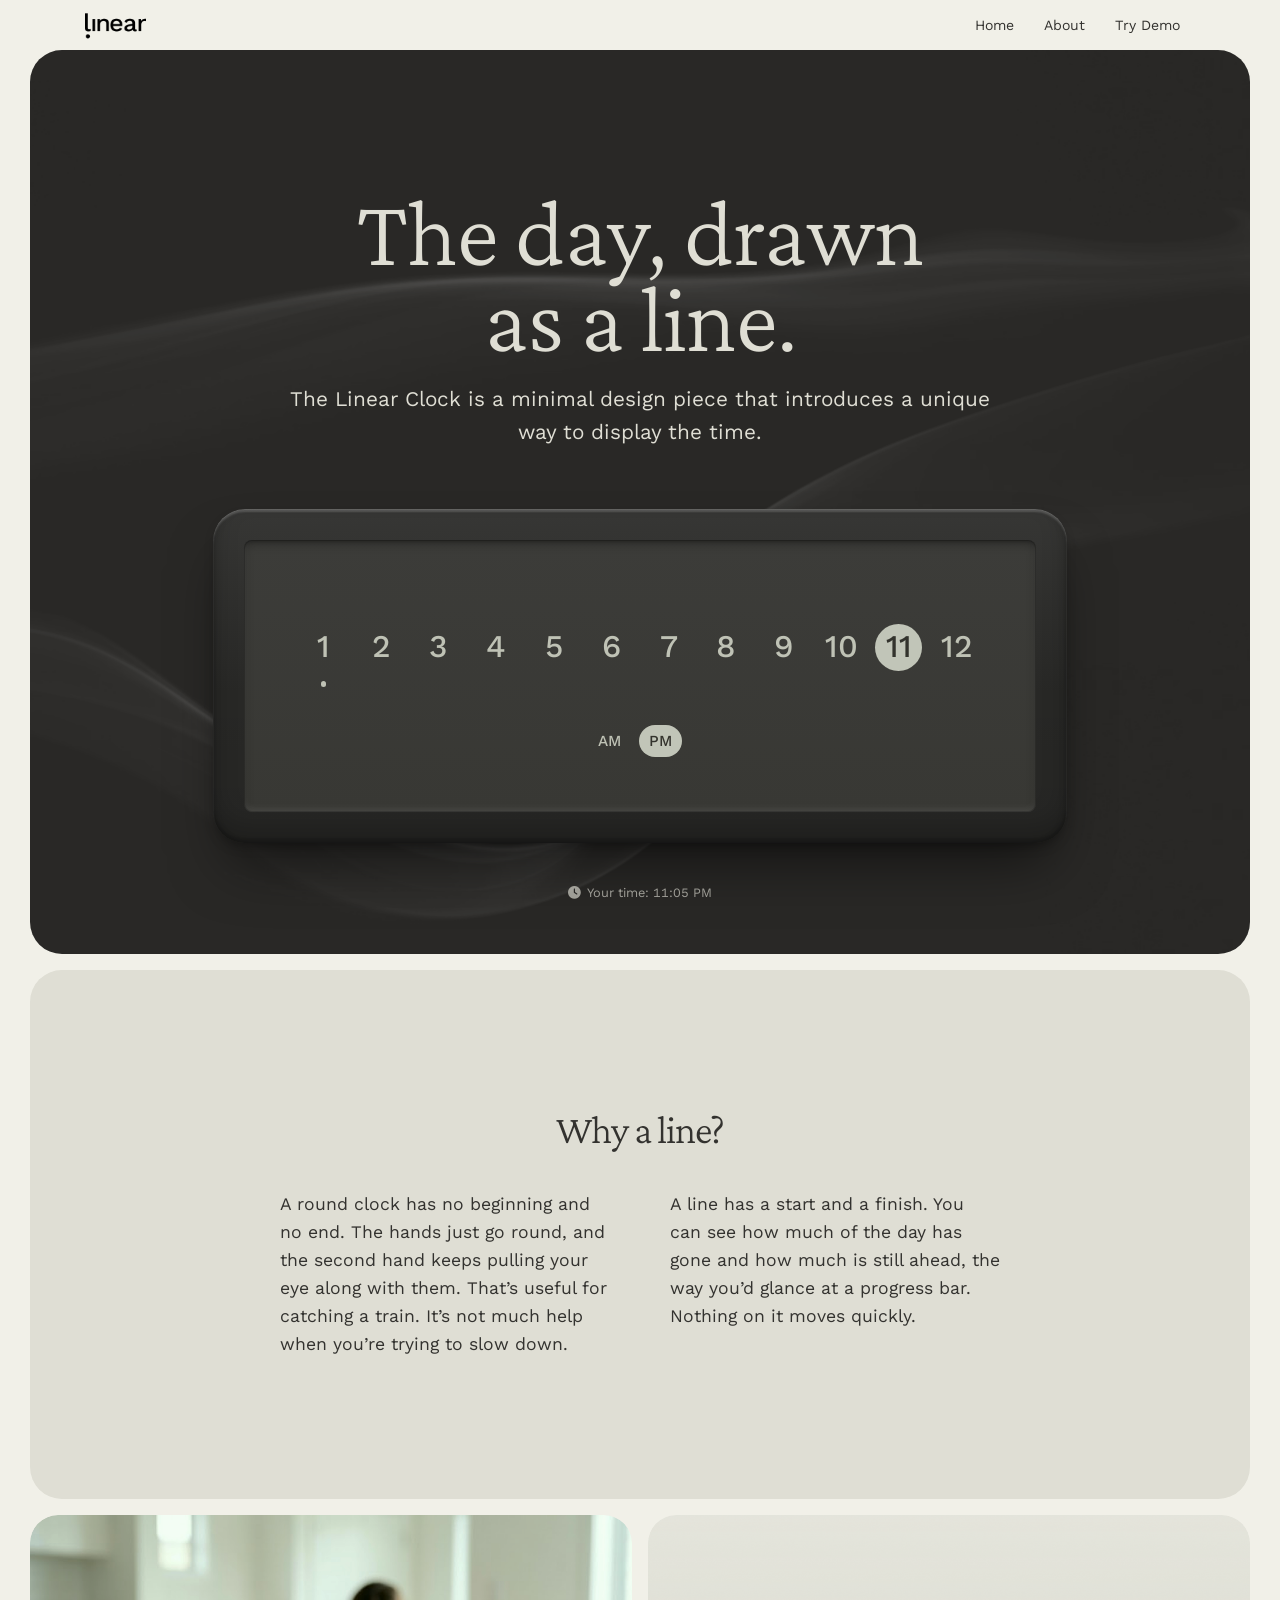
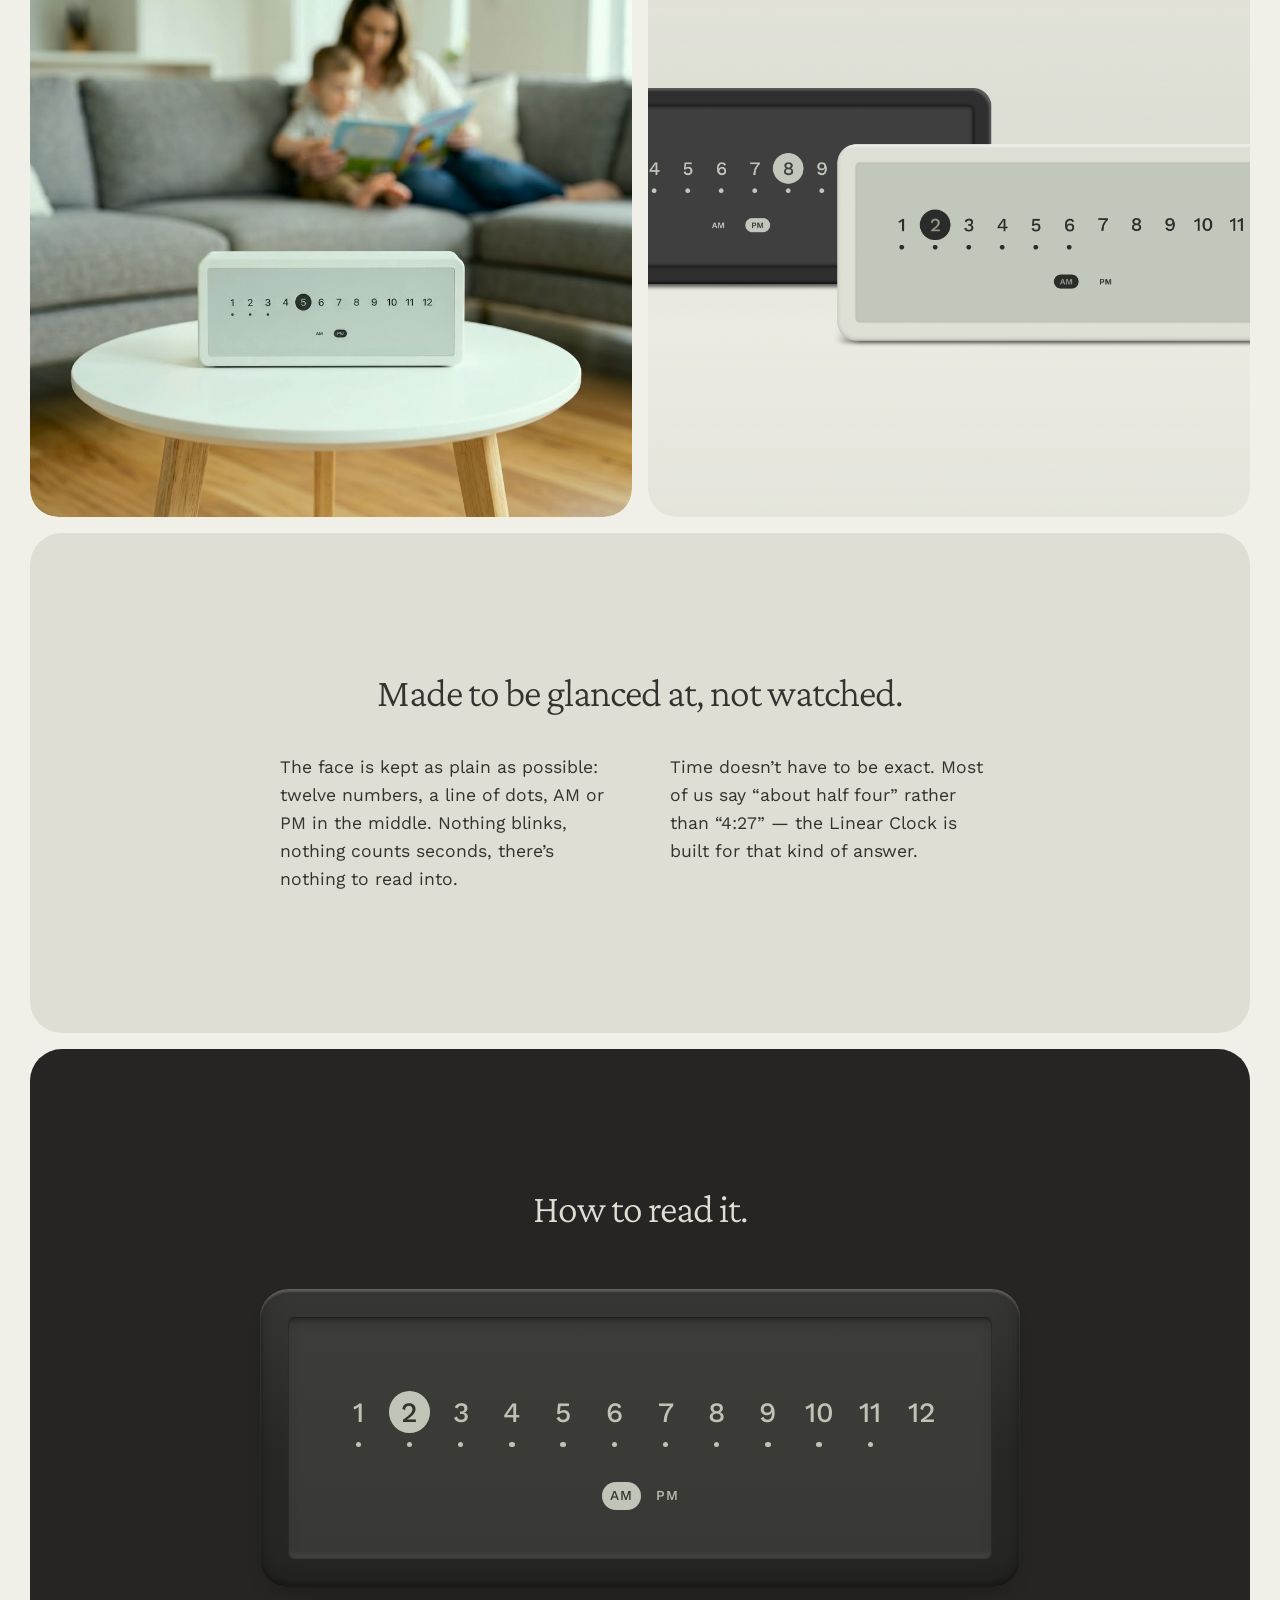
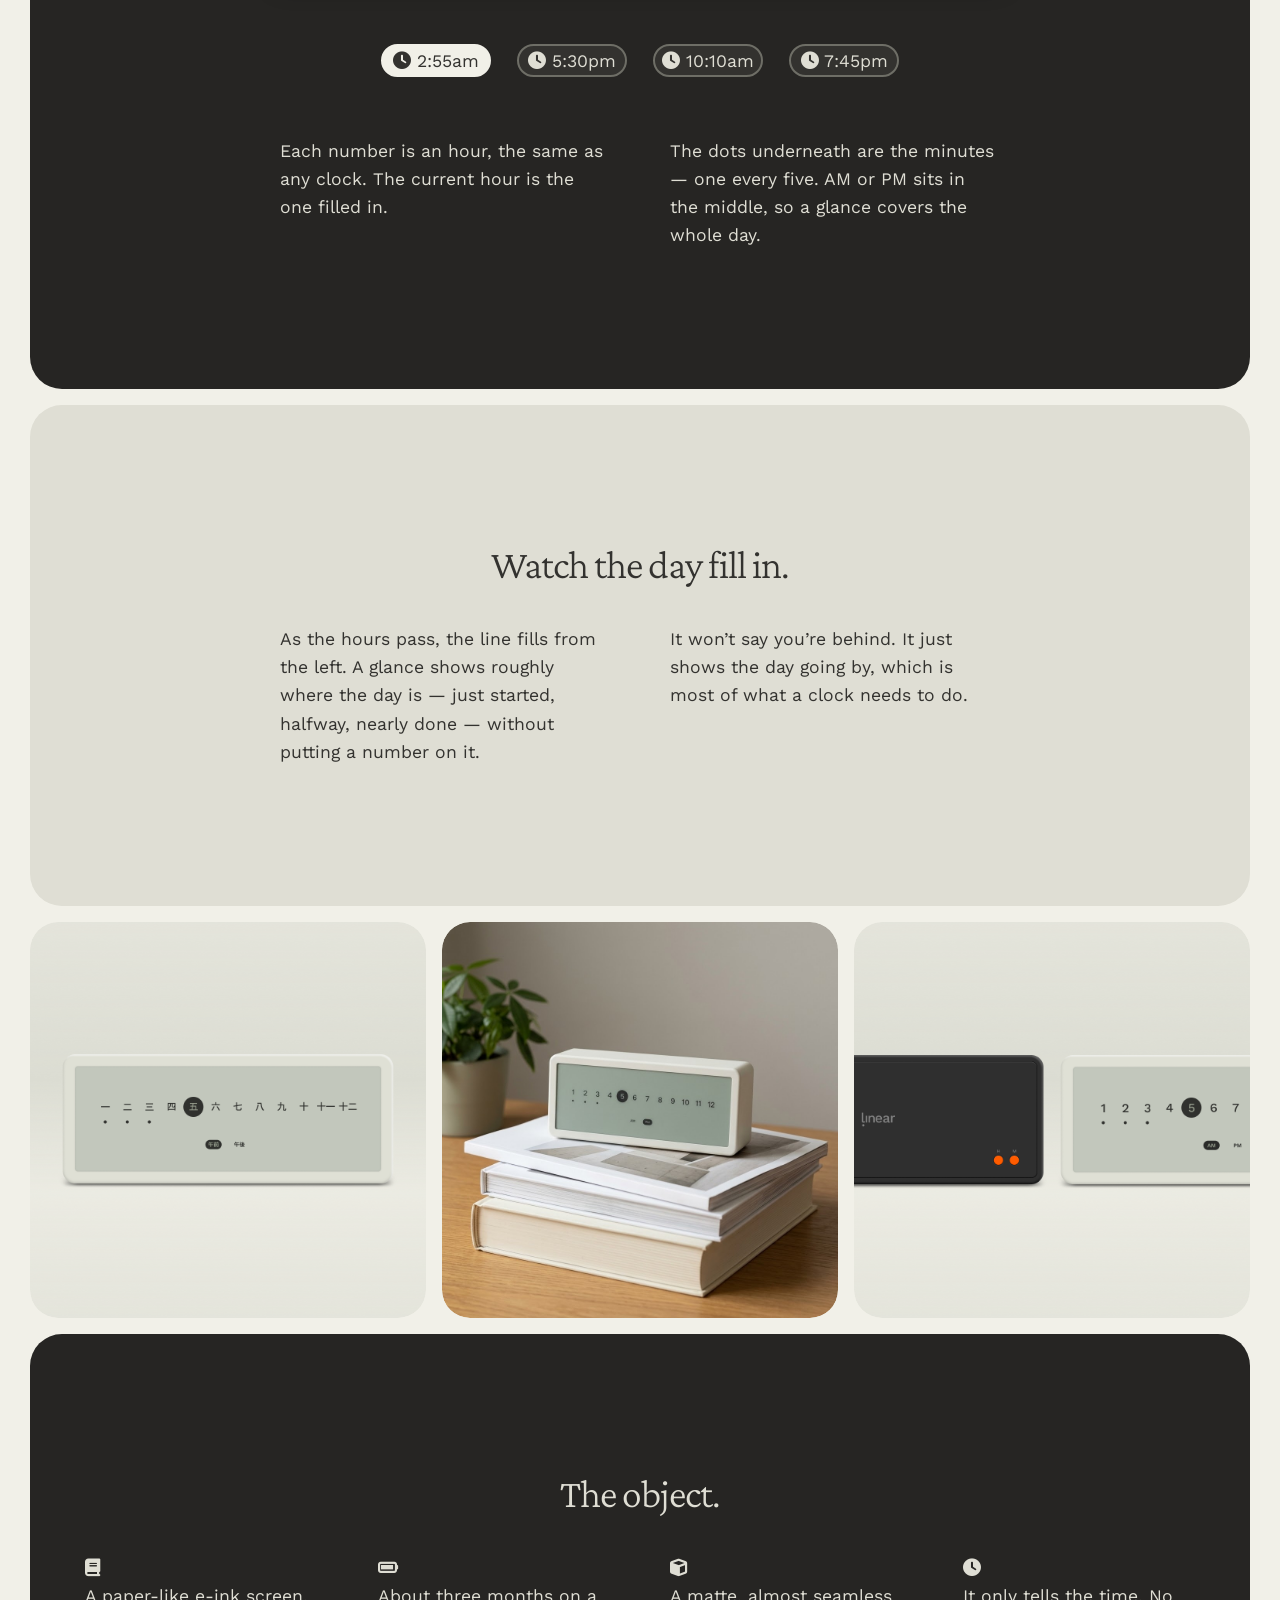
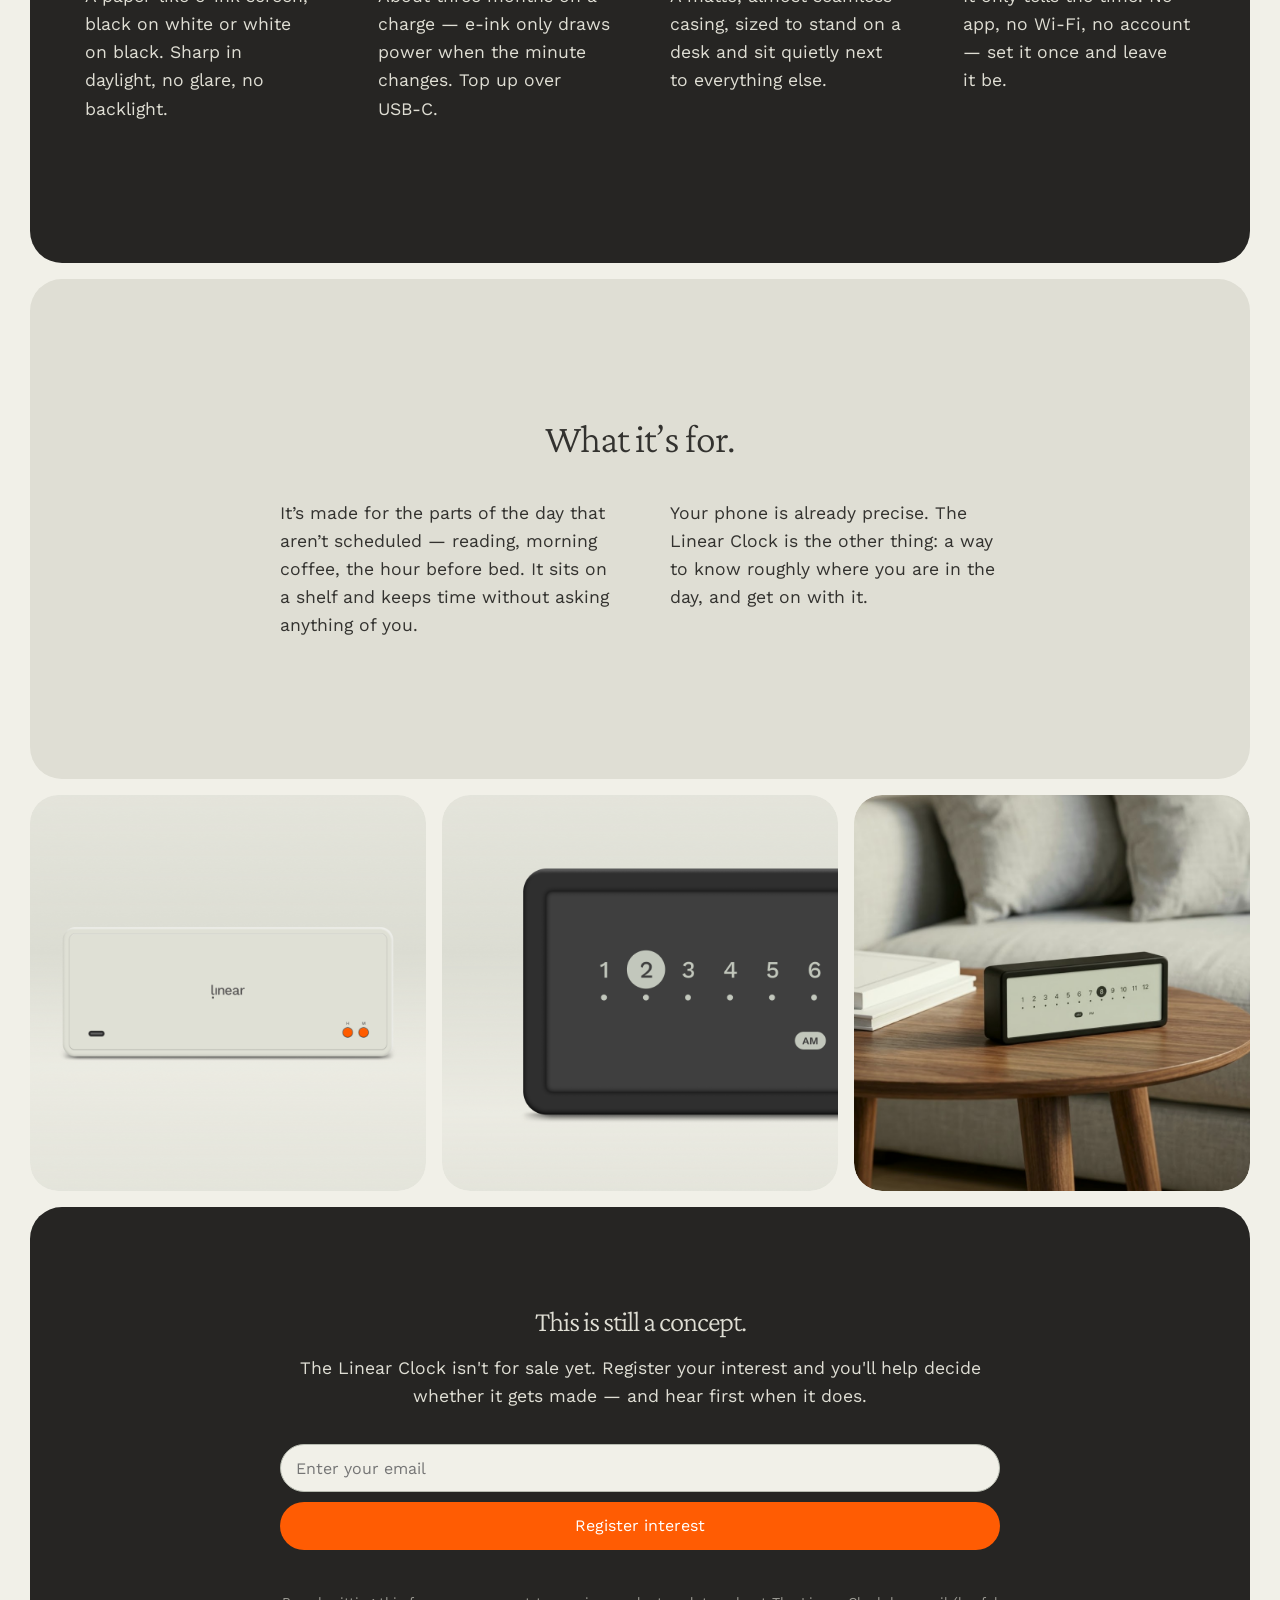
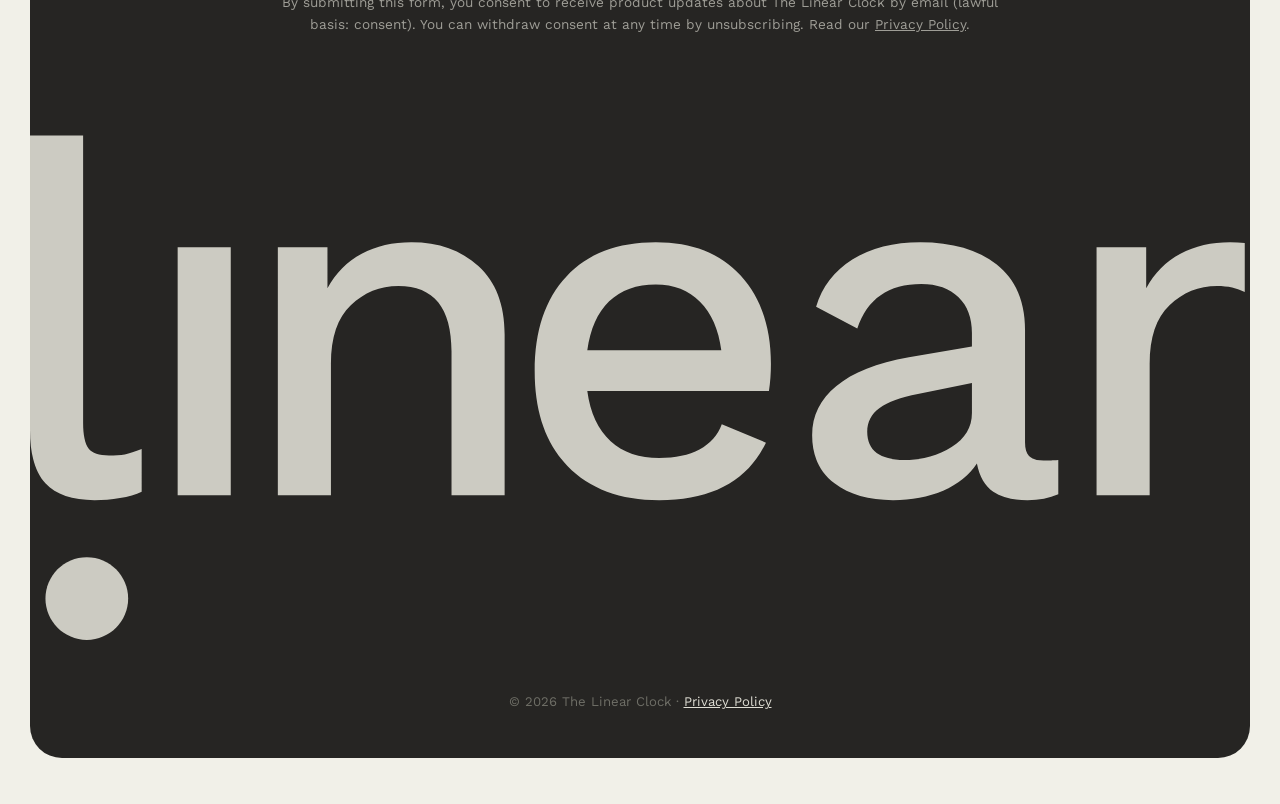
==== commit 630746af: "Style the mobile menu button as an orange disc Give the navbar toggle the accent motif from the sign" ====
--- a/index.html
+++ b/index.html
@@ -31,19 +31,13 @@
 <title>The Linear Clock</title>
 
 <link rel="stylesheet" href="https://cdn.jsdelivr.net/npm/bootstrap@3.4.1/dist/css/bootstrap.min.css" integrity="sha384-HSMxcRTRxnN+Bdg0JdbxYKrThecOKuH5zCYotlSAcp1+c8xmyTe9GYg1l9a69psu" crossorigin="anonymous">
-<link href="css/animate.css?v=13" rel="stylesheet">
-<link href="css/styles.css?v=28" rel="stylesheet">
+<link href="css/styles.css?v=31" rel="stylesheet">
 <link href="css/clock.css?v=23" rel="stylesheet">
 <link rel="stylesheet" href="https://cdnjs.cloudflare.com/ajax/libs/font-awesome/6.5.2/css/all.min.css" integrity="sha512-SnH5WK+bZxgPHs44uWIX+LLJAJ9/2PkPKZ5QiAj6Ta86w+fsb2TkcmfRyVX3pBnMFcV7oQPJkl9QevSCWr3W6A==" crossorigin="anonymous" referrerpolicy="no-referrer">
 
 <link rel="preconnect" href="https://fonts.googleapis.com">
 <link rel="preconnect" href="https://fonts.gstatic.com" crossorigin>
 <link href="https://fonts.googleapis.com/css2?family=Crimson+Pro:ital,wght@0,200..900;1,200..900&family=Work+Sans:wght@100..900&display=swap" rel="stylesheet">
-
-<!--[if lt IE 9]>
-      <script src="https://oss.maxcdn.com/html5shiv/3.7.2/html5shiv.min.js"></script>
-      <script src="https://oss.maxcdn.com/respond/1.4.2/respond.min.js"></script>
-    <![endif]-->
 
   <script async src="https://www.googletagmanager.com/gtag/js?id=G-0FD1QXLLMS"></script>
   <script>
--- a/css/styles.css
+++ b/css/styles.css
@@ -466,8 +466,74 @@
 	border:none;
 }
 
-.navbar-default .navbar-toggle:hover {background-color:var(--color-sage);}
 .navbar-default .navbar-toggle .icon-bar {background-color:var(--color-ink);}
+
+/* Mobile menu button — circular, quiet at rest; orange reveals on hover and
+   when open, where the bars cross into an X. Mobile-only (Bootstrap hides
+   the toggle from 768px up). */
+@media (max-width: 767px) {
+	.navbar-default .navbar-toggle {
+		display: flex;
+		flex-direction: column;
+		align-items: center;
+		justify-content: center;
+		gap: 5px;
+		width: 44px;
+		height: 44px;
+		padding: 0;
+		border-radius: 50%;
+		background-color: var(--color-cream-deep);
+		transition: background-color 0.25s ease;
+	}
+
+	.navbar-default .navbar-toggle .icon-bar {
+		width: 22px;
+		height: 2px;
+		margin: 0;
+		border-radius: 1px;
+		transition: transform 0.25s ease, opacity 0.2s ease, background-color 0.25s ease;
+	}
+
+	/* keep focus on-palette (Bootstrap would grey it) without turning the
+	   bars orange — that's reserved for genuine hover intent */
+	.navbar-default .navbar-toggle:focus {
+		background-color: var(--color-cream-deep);
+	}
+	.navbar-default .navbar-toggle:focus-visible {
+		outline: 2px solid var(--color-accent);
+		outline-offset: 2px;
+	}
+	.navbar-default .navbar-toggle:hover {
+		background-color: var(--color-cream-deep);
+	}
+	.navbar-default .navbar-toggle:hover .icon-bar {
+		background-color: var(--color-accent);
+	}
+
+	/* open — JS drops the .collapsed class */
+	.navbar-default .navbar-toggle:not(.collapsed) {
+		background-color: var(--color-accent);
+	}
+	.navbar-default .navbar-toggle:not(.collapsed) .icon-bar {
+		background-color: #fff;
+	}
+	.navbar-default .navbar-toggle:not(.collapsed) .icon-bar:nth-of-type(2) {
+		transform: translateY(7px) rotate(45deg);
+	}
+	.navbar-default .navbar-toggle:not(.collapsed) .icon-bar:nth-of-type(3) {
+		opacity: 0;
+	}
+	.navbar-default .navbar-toggle:not(.collapsed) .icon-bar:nth-of-type(4) {
+		transform: translateY(-7px) rotate(-45deg);
+	}
+}
+
+@media (prefers-reduced-motion: reduce) {
+	.navbar-default .navbar-toggle,
+	.navbar-default .navbar-toggle .icon-bar {
+		transition: none;
+	}
+}
 
 .navbar-default .navbar-nav>li>a {color:var(--color-ink);font-size:0.8em;text-decoration:none;}
 .navbar-default .navbar-nav>li>a:hover {color:var(--color-ink);font-size:0.8em;text-decoration:underline;}
@@ -729,3 +795,24 @@
   height: 1px;
   overflow: hidden;
 }
+
+/* scroll-in animations — the two animate.css effects WOW.js triggers on this site
+   (fadeIn, fadeInUpBig), extracted so the full 72KB library isn't loaded. */
+.animated {
+	animation-duration: 1s;
+	animation-fill-mode: both;
+}
+@keyframes fadeIn {
+	from { opacity: 0; }
+	to { opacity: 1; }
+}
+.fadeIn {
+	animation-name: fadeIn;
+}
+@keyframes fadeInUpBig {
+	from { opacity: 0; transform: translate3d(0, 30px, 0); }
+	to { opacity: 1; transform: none; }
+}
+.fadeInUpBig {
+	animation-name: fadeInUpBig;
+}
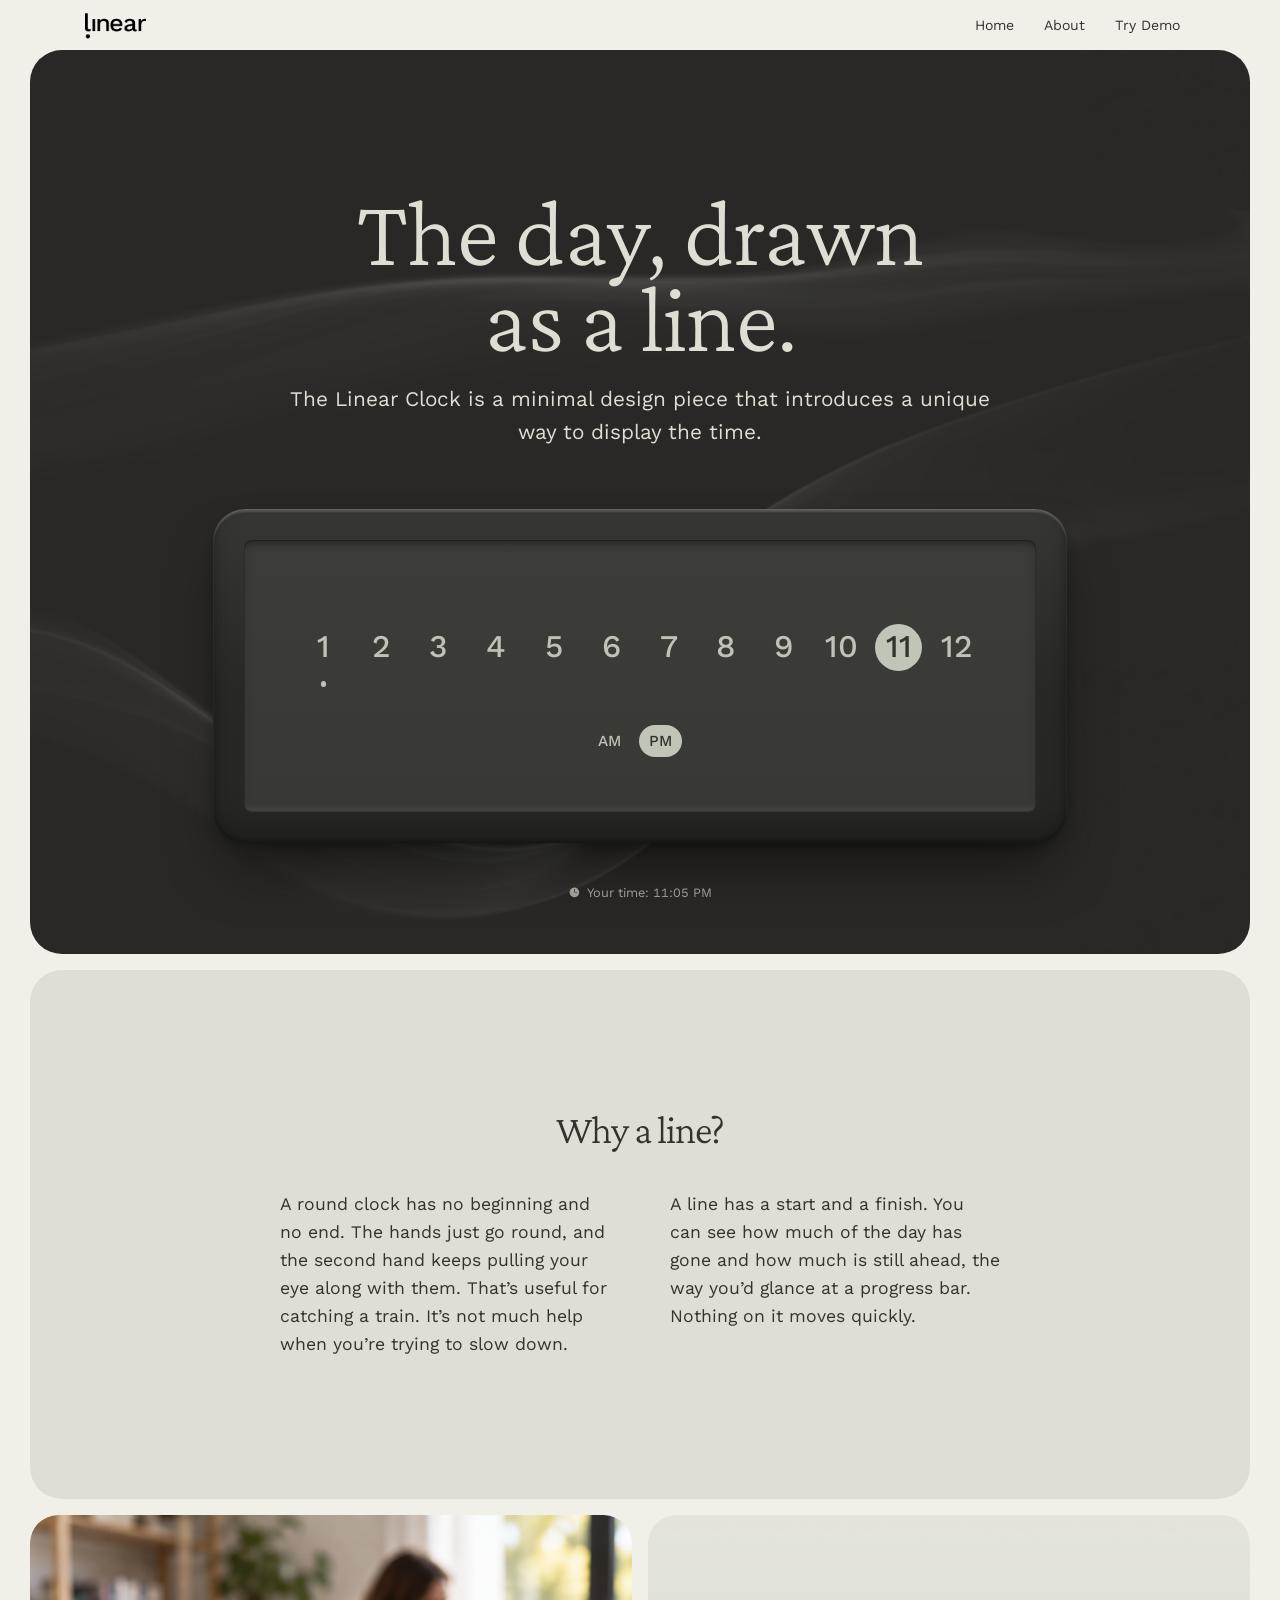
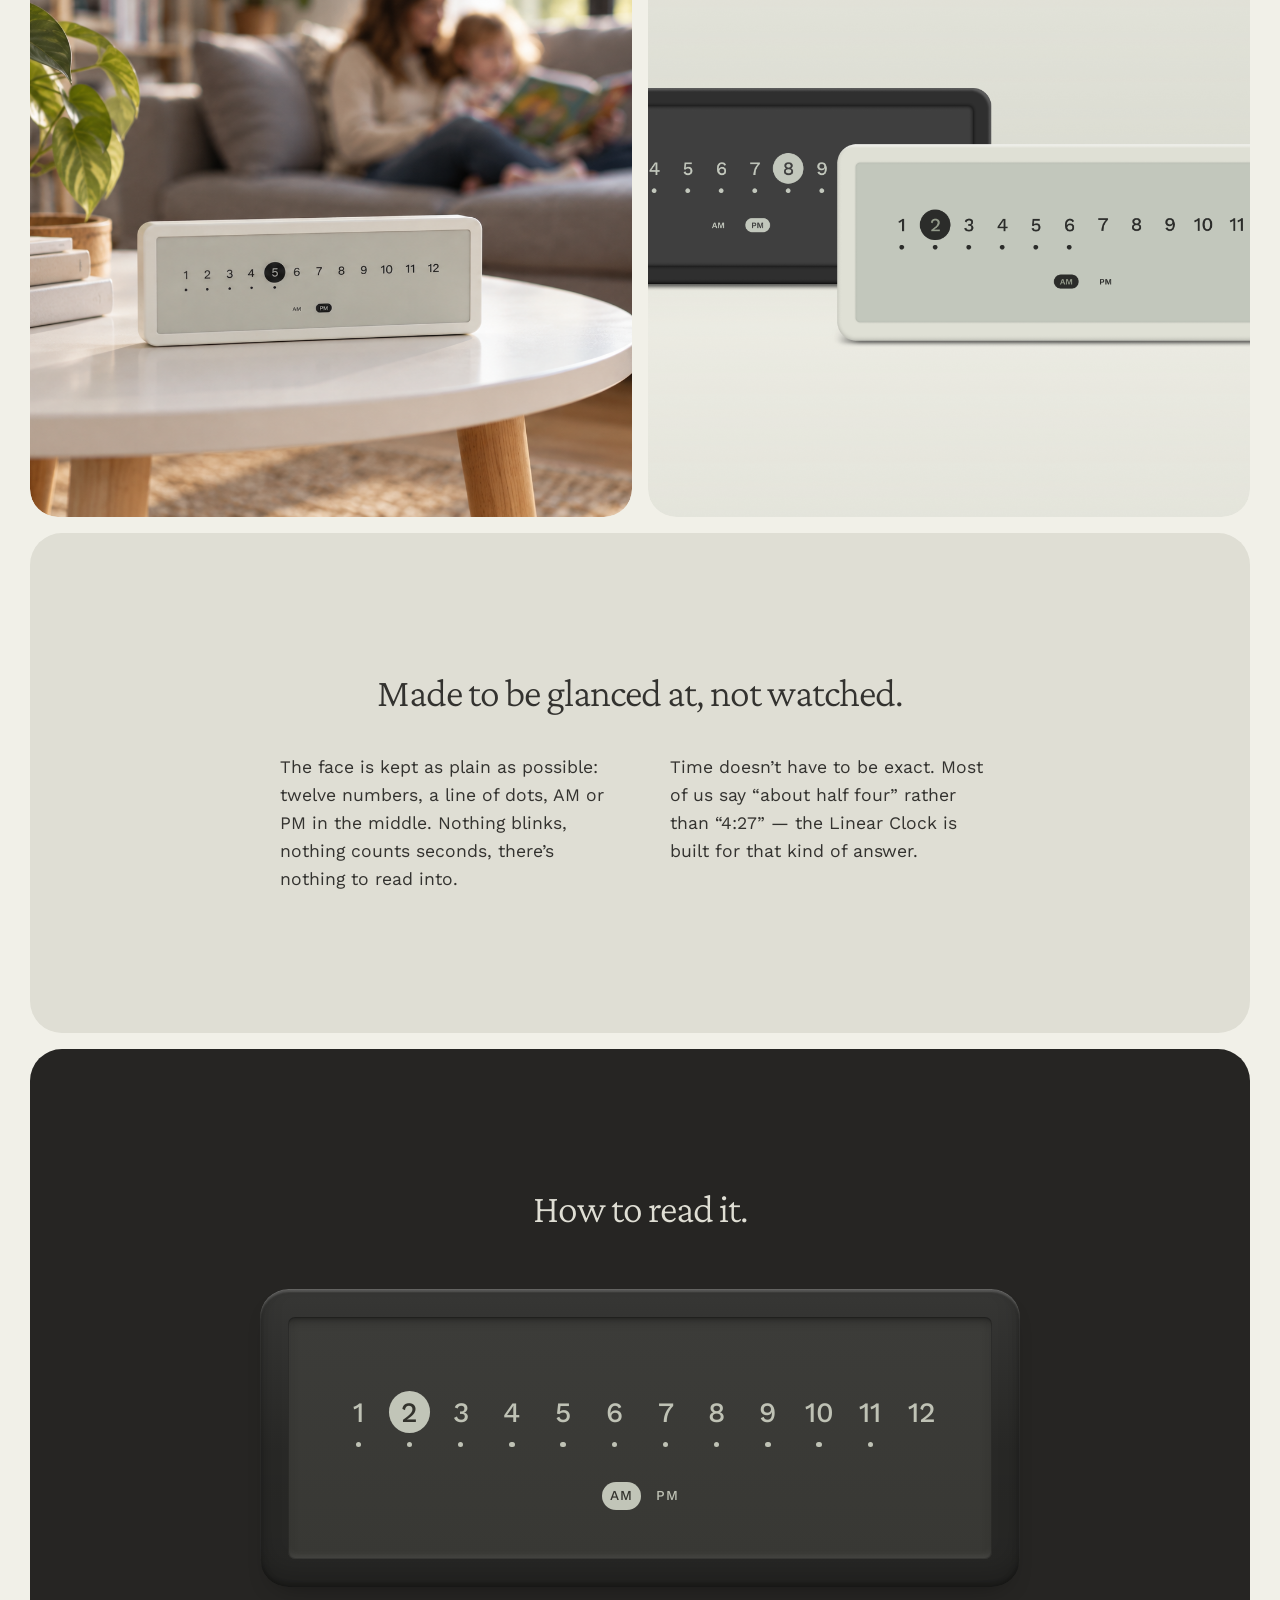
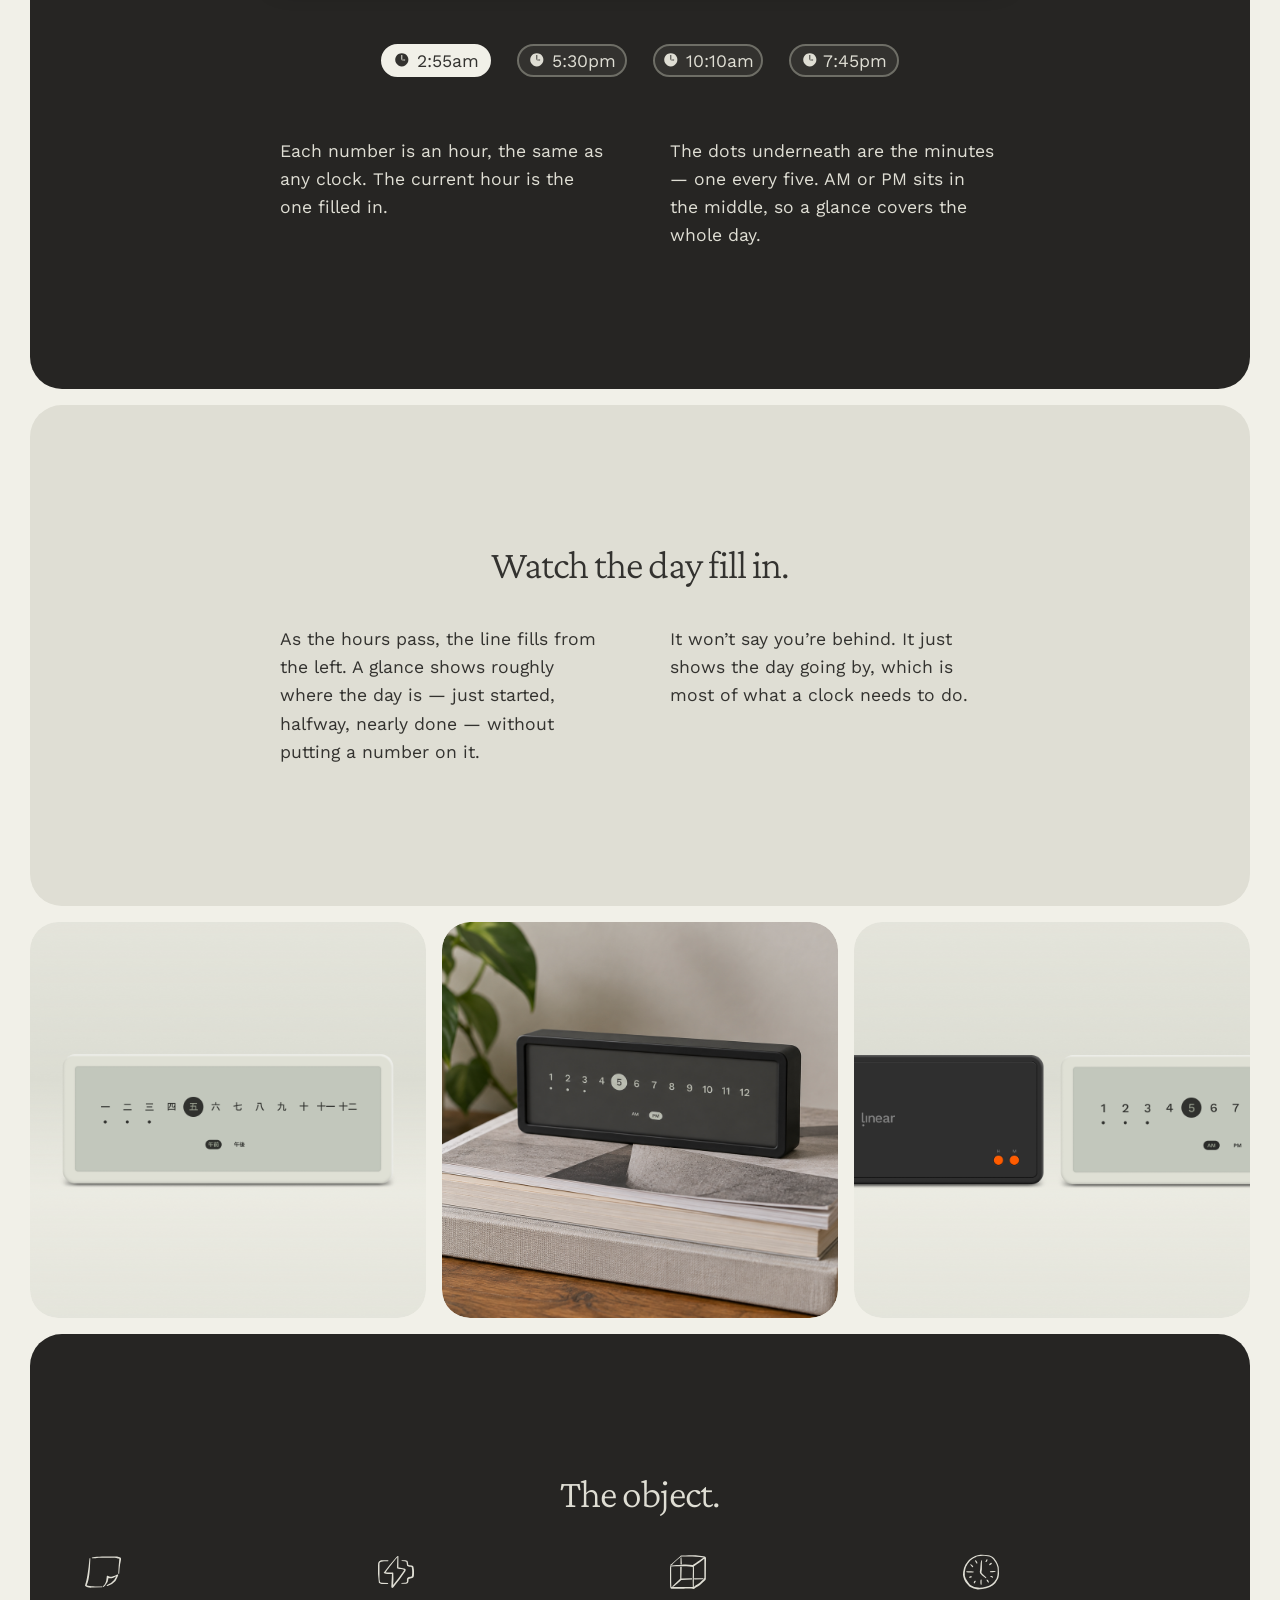
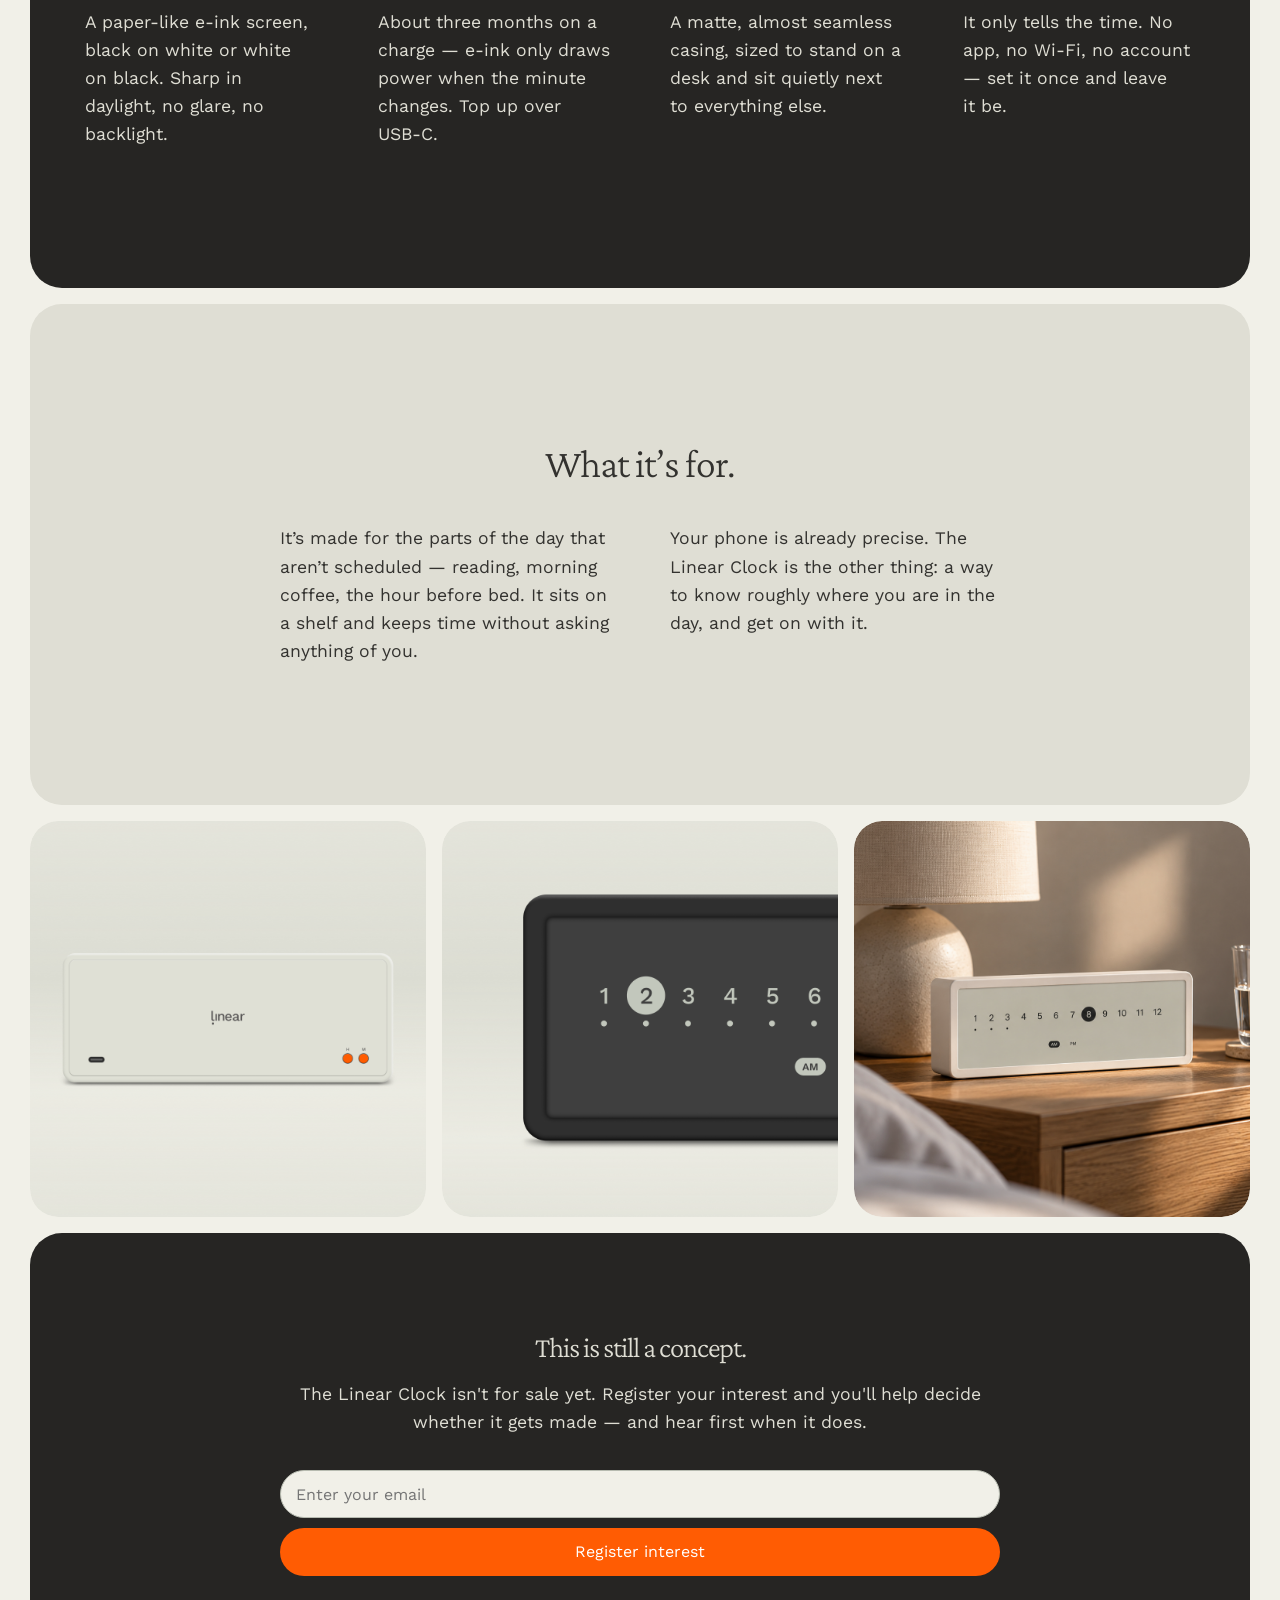
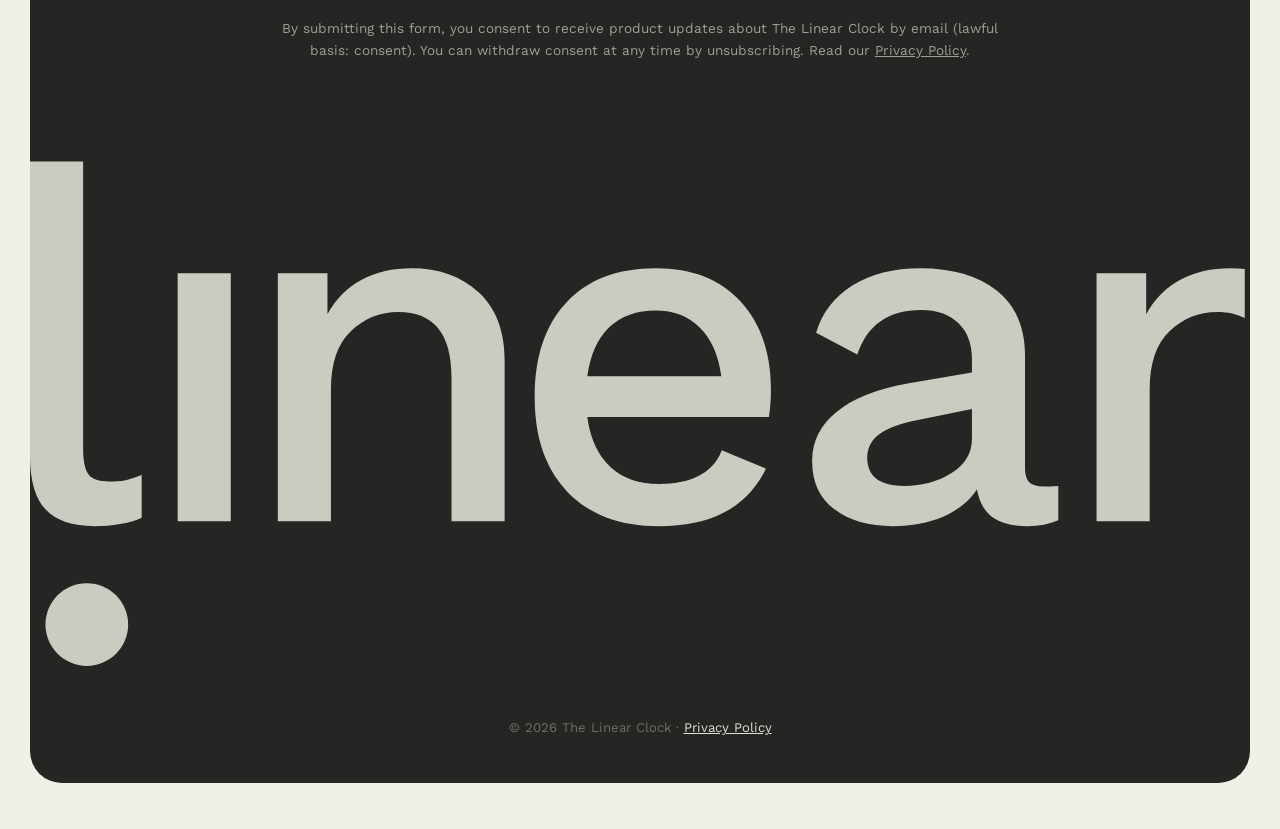
==== commit ccacca90: "Replace Font Awesome icons with custom hand-drawn SVG set Swaps the site's Font Awesome glyphs (cloc" ====
--- a/index.html
+++ b/index.html
@@ -31,9 +31,8 @@
 <title>The Linear Clock</title>
 
 <link rel="stylesheet" href="https://cdn.jsdelivr.net/npm/bootstrap@3.4.1/dist/css/bootstrap.min.css" integrity="sha384-HSMxcRTRxnN+Bdg0JdbxYKrThecOKuH5zCYotlSAcp1+c8xmyTe9GYg1l9a69psu" crossorigin="anonymous">
-<link href="css/styles.css?v=31" rel="stylesheet">
-<link href="css/clock.css?v=23" rel="stylesheet">
-<link rel="stylesheet" href="https://cdnjs.cloudflare.com/ajax/libs/font-awesome/6.5.2/css/all.min.css" integrity="sha512-SnH5WK+bZxgPHs44uWIX+LLJAJ9/2PkPKZ5QiAj6Ta86w+fsb2TkcmfRyVX3pBnMFcV7oQPJkl9QevSCWr3W6A==" crossorigin="anonymous" referrerpolicy="no-referrer">
+<link href="css/styles.css?v=35" rel="stylesheet">
+<link href="css/clock.css?v=24" rel="stylesheet">
 
 <link rel="preconnect" href="https://fonts.googleapis.com">
 <link rel="preconnect" href="https://fonts.gstatic.com" crossorigin>
@@ -148,7 +147,7 @@
   </div>
 
   <!-- Live time caption below the device -->
-  <p class="hero-time caption"><i class="fa fa-clock"></i>Your time: <span class="time-text">--:--</span></p>
+  <p class="hero-time caption"><svg xmlns="http://www.w3.org/2000/svg" aria-hidden="true" class="svg-icon" viewBox="0 0 24 24"><path fill="currentColor" fill-rule="evenodd" d="M12 3a9 9 0 1 0 .01 0Zm.65 9h-1.3V5.5h1.3Zm-.71.65.12-1.3 4.48.39-.11 1.3Z" clip-rule="evenodd"/></svg>Your time: <span class="time-text">--:--</span></p>
 
 
 
@@ -268,10 +267,10 @@
           
           <!-- indicators -->
           <ol class="carousel-indicators carousel-indicators-text">
-            <li data-target="#carousel" data-slide-to="0" class="active"><i class="fa fa-clock"></i> 2:55am</li>
-            <li data-target="#carousel" data-slide-to="1"><i class="fa fa-clock"></i> 5:30pm</li>
-            <li data-target="#carousel" data-slide-to="2"><i class="fa fa-clock"></i> 10:10am</li>
-            <li data-target="#carousel" data-slide-to="3"><i class="fa fa-clock"></i> 7:45pm</li>
+            <li data-target="#carousel" data-slide-to="0" class="active"><svg xmlns="http://www.w3.org/2000/svg" aria-hidden="true" class="svg-icon" viewBox="0 0 24 24"><path fill="currentColor" fill-rule="evenodd" d="M12 3a9 9 0 1 0 .01 0Zm.65 9h-1.3V5.5h1.3Zm-.71.65.12-1.3 4.48.39-.11 1.3Z" clip-rule="evenodd"/></svg> 2:55am</li>
+            <li data-target="#carousel" data-slide-to="1"><svg xmlns="http://www.w3.org/2000/svg" aria-hidden="true" class="svg-icon" viewBox="0 0 24 24"><path fill="currentColor" fill-rule="evenodd" d="M12 3a9 9 0 1 0 .01 0Zm.65 9h-1.3V5.5h1.3Zm-.71.65.12-1.3 4.48.39-.11 1.3Z" clip-rule="evenodd"/></svg> 5:30pm</li>
+            <li data-target="#carousel" data-slide-to="2"><svg xmlns="http://www.w3.org/2000/svg" aria-hidden="true" class="svg-icon" viewBox="0 0 24 24"><path fill="currentColor" fill-rule="evenodd" d="M12 3a9 9 0 1 0 .01 0Zm.65 9h-1.3V5.5h1.3Zm-.71.65.12-1.3 4.48.39-.11 1.3Z" clip-rule="evenodd"/></svg> 10:10am</li>
+            <li data-target="#carousel" data-slide-to="3"><svg xmlns="http://www.w3.org/2000/svg" aria-hidden="true" class="svg-icon" viewBox="0 0 24 24"><path fill="currentColor" fill-rule="evenodd" d="M12 3a9 9 0 1 0 .01 0Zm.65 9h-1.3V5.5h1.3Zm-.71.65.12-1.3 4.48.39-.11 1.3Z" clip-rule="evenodd"/></svg> 7:45pm</li>
           </ol>
           <div class="carousel-inner">
             <div class="item active" data-slide-number="0">
@@ -423,20 +422,20 @@
 		  <h1>The object.</h1>
 		</div>
        <div class="col-xs-12 col-sm-6 col-md-3 padding-30 fadeInUpBig wow" data-wow-delay="0.1s">
-         <p><i class="fa fa-book"></i><br>A paper-like e-ink screen, black on white or white on black. Sharp in daylight, no glare, no backlight.</p>
+         <p><svg xmlns="http://www.w3.org/2000/svg" fill="none" class="svg-icon spec-icon" viewBox="0 0 24 24"><path fill="currentColor" d="M11.1 21.7c-1.6 0-4.1 0-5.8-.2-1-.1-3.3 0-4.2-.7l.2-.4c1.7-3.6 2-11.6 2-11.6.3-6.2.3-6 .1-6l-.4.1-.6 5.8C1.3 17.7.2 20.2.2 20.3c0 .2-.4.7 0 1.1 1.2 1.3 3.6 1 5 1l6.2-.2a.3.3 0 0 0-.3-.6M23.6 2.3l-2.2-.6c-.8 0-17.3-.5-16.9 1l.2.2L7 2.8c3.2-.5 14.2 0 14.3 0q.7 0 1.6.4a119 119 0 0 0-.7 9.8.3.3 0 0 0 .6-.1q.2-3.2.6-6c.5-2.4 1-4 .2-4.6M22 13.6c-.5-.2-5 2.6-6.5 1a.6.6 0 0 0-1 .5c-.4 3-.3 3-1 4.4-.8 1.8-2.1 2.1-1.5 2.5h.3l1-.8a8 8 0 0 0 2.4-5.2c1.8.6 3.5-.4 5.2-1.2l-1.5 2.5a10 10 0 0 1-4.7 3.3.3.3 0 0 0 .3.7q3.2-.8 5.3-3.3 1-1.7 1.7-3.5.3-.5 0-.9"/></svg><br>A paper-like e-ink screen, black on white or white on black. Sharp in daylight, no glare, no backlight.</p>
        </div>
        <div class="col-xs-12 col-sm-6 col-md-3 padding-30 fadeInUpBig wow" data-wow-delay="0.2s">
-         <p><i class="fa fa-battery-full"></i><br>About three months on a charge — e-ink only draws power when the minute changes. Top up over USB-C.</p>
+         <p><svg xmlns="http://www.w3.org/2000/svg" fill="none" class="svg-icon spec-icon" viewBox="0 0 24 24"><path fill="currentColor" d="M24 11.8q0-1.5-.3-2.8 0-.5-.4-1l-.8-.3-1.6-.2-.6-.2q-.3-.2-.2-.6 0-.8-.3-1.6 0-.4-.5-.6-.5-.4-1-.4h-2.4l-.3.3.3.3 2 .1q.4 0 1 .4l.2.7.2 1.6q0 .3.3.5l.7.4c2.2.6 2.1 0 2.3 1a19 19 0 0 1 0 5.4q-.3.3-.8.4l-1.3.2-.7.4q-.4.3-.5.9v1.6q0 .3-.3.5-.6.4-1.2.4l-2 .1a.3.3 0 1 0 0 .6H18q.8 0 1.5-.4.4-.2.6-.7.3-.7.2-1.6 0-.4.2-.6.5-.3 1-.3.7 0 1.3-.3l.8-.5.3-.9.2-2.8M6.5 19.4l-4-.2q-.7 0-1.2-.5v-.2L1 16.7V6.4q0-.5.3-.8t.9-.5L4 4.9l2.7-.1.3-.3-.3-.3H2.1q-.8.3-1.4.8-.4.5-.6 1.2L0 7.9v5.4l.6 5.9a3 3 0 0 0 1.8.8h4.3l.1-.3z"/><path fill="currentColor" d="M18.5 10.3a2 2 0 0 0-1.2-.7L14.1 9h-.5V1.5c-.1-.1-.3-.4-.7 0l-.7.6a114 114 0 0 0-8.4 10.4l.1.2.3.2 1.1.2c1.3.2 3.2.2 4 .2v.4l-.4 7.5v.8l.4.7.6-.2.5-.5a97 97 0 0 0 7.9-10.6zm-1.4 1a113 113 0 0 1-7 9.3l.2-4-.1-4-.2-.2-.7-.1c-1 0-3.1 0-4.2-.2l.4-.5c1.6-2.2 5.2-7 7-9l.4-.5v.1l-.2 5.6v1.5q0 .3.3.4l.6.2c.9.2 2.6.3 3.5.6q.3 0 .4.2z"/></svg><br>About three months on a charge — e-ink only draws power when the minute changes. Top up over USB-C.</p>
        </div>
 
       <div class="clearfix visible-sm-block"></div>
 
        <div class="col-xs-12 col-sm-6 col-md-3 padding-30 fadeInUpBig wow" data-wow-delay="0.3s">
-         <p><i class="fa fa-cube"></i><br>A matte, almost seamless casing, sized to stand on a desk and sit quietly next to everything else.</p>
+         <p><svg xmlns="http://www.w3.org/2000/svg" fill="none" class="svg-icon spec-icon" viewBox="0 0 24 24"><path fill="currentColor" d="M23.9 15.2 24 2.6c-.1-1.1-1.3-1-3-1.3C17.1.6 16.8.7 7.6 1c-.4 0-.3.2-1.7 1.3l-3.4 3C0 7.5.2 7.1.2 7.4a.3.3 0 0 0 .4.3c.6 0 1-.9 2.4-2.2s4.6-3.8 4.6-3.8c.2.2 8.4-.5 14.7.7q.2 0-.3.3c-4.1 3-5.7 3.8-6.8 4.7q-2.4-.3-4.9-.4C7.7 7 .3 7.8.2 7.8L0 9.4C0 20.8-.1 22.2.6 23c.4.4 1.2.1 1.5.2h1.5c6.6.2 5.3-.4 11.6 0q.7.2 1 0c1.7-1.7 2-.5 7.4-5.9.5-.4.2-1.5.3-2M15 22H1C.7 20.6.8 9.5.8 8.4l2.6-.2c7-.2 9.7-.1 11.8.4.2 4.2-.2 5.1 0 13.4m7.6-6-.3.7c-4.3 4.3-5 3.7-6.6 5.3.2-12.9.1-13.4 0-13.6 1.2-1.2 1.9-1.2 6.7-5.1l.3-.2v13"/><path fill="currentColor" d="m7.7 3.4-.1-1.2q-.5 0-.6.6v3.8c0 .4.7.7.9.2zM16.3 17l5.8-.2q.7-.5 0-.7h-5.9q-.5.3 0 .8m-8.6-.6.2-7.7c-.1-.4-.9-.5-1 .2v7.7l-5.2 5q-.3.6.6.4c5.9-4.8 4.8-4.3 5.4-4.6.1 0-.2 0 0 0l7-.3q.6-.3 0-.9zm.1 1q-.2 0 0 0"/></svg><br>A matte, almost seamless casing, sized to stand on a desk and sit quietly next to everything else.</p>
        </div>
 
        <div class="col-xs-12 col-sm-6 col-md-3 padding-30 fadeInUpBig wow" data-wow-delay="0.4s">
-         <p><i class="fa fa-clock"></i><br>It only tells the time. No app, no Wi-Fi, no account &mdash; set it once and leave it be.</p>
+         <p><svg xmlns="http://www.w3.org/2000/svg" fill="none" class="svg-icon spec-icon" viewBox="0 0 24 24"><path fill="currentColor" d="M23.8 8.7q-.5-2-1.7-4c-1.7-2.5-2.6-3.2-5.3-3.8a20 20 0 0 0-5.2-.4 16 16 0 0 0-3.5.8L5.7 2.6q-1.2.8-2.2 1.9L1.6 7.1A12 12 0 0 0 .1 12L0 14q.2 1.5.8 3t1.7 2.6l1 1.3 1 .9q2.5 1.6 5.4 1.8 3 0 5.6-.7t4.5-2q2-1.7 3-3.9.6-.7.7-1.6.3-1.3.3-2.6zm-.7 4.1a11 11 0 0 1-.8 3.7q-1.2 2-3 3.5-1.8 1.4-4 1.8-2.7.8-5.3.6-2.6 0-4.8-1.6l-.8-.7-1-1.2-1.5-2.4a8 8 0 0 1-.7-4.4 12 12 0 0 1 3-7q.8-1 2-1.7 1-.8 2.2-1.3.7-.5 1.6-.6a16 16 0 0 1 4.2-.3l2.4.3c2.3.5 3.1 1 4.8 3.7q1.2 1.6 1.6 3.6.3 2 .1 4"/><path fill="currentColor" d="m13.2 13.5-.6-.6-.2-.4q-.2-.5 0-.8l.2-1.6V6l.1-1.7-.2-.2-.3.2-.4 1.7-.3 3.9-.3 1.9.2 1 .5.6.7.7L15 16a.3.3 0 0 0 .4-.5zm-.8 5.8v-2a.3.3 0 0 0-.4-.3l-.3.3-.1 1v.5q0 .9.2 1.6a.4.4 0 0 0 .6-.1zm8.8-8h-1.7l-1.3.2a.3.3 0 0 0 .1.6h1.5l1.7-.2a.3.3 0 0 0-.2-.6m-14.7.3-1.2-.1h-3a.3.3 0 0 0-.2.4l.2.2 1.3.2h2.9A.3.3 0 0 0 7 12a.3.3 0 0 0-.4-.4M5.4 7.9l.4.4q.3 0 .4.3a.3.3 0 0 0 .5 0l.1-.4-1-1-.4-.2a.3.3 0 1 0-.4.4zM9.2 5 9 4.7l-.4-.4a.3.3 0 1 0-.5.4l.3.6.6.9a.3.3 0 0 0 .5.1l.1-.4zm6.5.1.3-.3.2-.3.1-.8-.2-.2a.3.3 0 0 0-.4.2l-.2.3-.1.2-.3.6a.3.3 0 0 0 .4.5zm2.8 2.1.7-.7V6l-.5-.1q-.2 0-.5.3l-.3.2-.3.5a.3.3 0 1 0 .4.4zm.8 7.4h-1a.3.3 0 0 0 .1.5q.3 0 .4.3l.6.2a.3.3 0 0 0 .5 0 .3.3 0 0 0 0-.5zm-2.5 3.1-.2-.3-.4-.3-.4-.1-.1.4.3.7.2.3.4.4a.3.3 0 0 0 .5.2.3.3 0 0 0 .1-.5zm-8.8.1-.3.2-.2.2-.3.7v.4a.3.3 0 0 0 .6 0l.5-.6.2-.6a.3.3 0 0 0-.4-.3m-2.6-2.9h-.7l-.5.3a.3.3 0 1 0 .2.6H5q.3 0 .7-.3a.3.3 0 0 0 .2-.4.3.3 0 0 0-.4-.2"/></svg><br>It only tells the time. No app, no Wi-Fi, no account &mdash; set it once and leave it be.</p>
        </div>
      </div> 
     
@@ -542,7 +541,7 @@
 
 </div>
 <script src="js/script.js"></script>
-<script type="module" src="js/shop-form.js?v=5"></script>
+<script type="module" src="js/shop-form.js?v=7"></script>
 <script src="js/wow.min.js"></script>
 </body>
 </html>
--- a/css/styles.css
+++ b/css/styles.css
@@ -12,6 +12,32 @@
 	--color-ink: #33322F;          /* body text */
 	--color-ink-inverse: #DFDED4;  /* text on charcoal */
 	--color-muted: #6E6E66;        /* warm secondary grey */
+}
+
+/* Hand-drawn SVG icon set (replaces Font Awesome). Paths use fill="currentColor"
+   so each icon picks up whatever text color its container is already using. */
+.svg-icon {
+	display: inline-block;
+	width: 1em;
+	height: 1em;
+	vertical-align: -0.125em;
+	fill: currentColor;
+	flex-shrink: 0;
+}
+
+/* enlarged icons above each "The object." spec column */
+.spec-icon {
+	width: 36px;
+	height: 36px;
+	margin-bottom: 12px;
+}
+
+/* about.svg above the About page heading */
+.about-icon {
+	display: block;
+	width: 40px;
+	height: 40px;
+	margin: 0 auto 16px;
 }
 
 html {
@@ -480,6 +506,10 @@
 		gap: 5px;
 		width: 44px;
 		height: 44px;
+		/* 44 + 3 + 3 keeps the navbar at its original 50px height, so the
+		   logo stays centred and the hero spacer still lines up */
+		margin-top: 3px;
+		margin-bottom: 3px;
 		padding: 0;
 		border-radius: 50%;
 		background-color: var(--color-cream-deep);
@@ -494,20 +524,16 @@
 		transition: transform 0.25s ease, opacity 0.2s ease, background-color 0.25s ease;
 	}
 
-	/* keep focus on-palette (Bootstrap would grey it) without turning the
-	   bars orange — that's reserved for genuine hover intent */
+	/* hold the resting look through hover/focus — Bootstrap would grey it,
+	   and a sticky :hover on touch would leave it highlighted after a tap.
+	   The orange is reserved for the open state. */
+	.navbar-default .navbar-toggle:hover,
 	.navbar-default .navbar-toggle:focus {
 		background-color: var(--color-cream-deep);
 	}
 	.navbar-default .navbar-toggle:focus-visible {
 		outline: 2px solid var(--color-accent);
 		outline-offset: 2px;
-	}
-	.navbar-default .navbar-toggle:hover {
-		background-color: var(--color-cream-deep);
-	}
-	.navbar-default .navbar-toggle:hover .icon-bar {
-		background-color: var(--color-accent);
 	}
 
 	/* open — JS drops the .collapsed class */
@@ -773,18 +799,15 @@
 	color: var(--color-ink);
 }
 
-/* registration confirmation — orange disc with a white tick, centred above the heading */
+/* registration confirmation — hand-drawn circled tick, centred above the heading.
+   The icon draws its own circle outline, so this is just a sizing wrapper. */
 .confirm-icon {
 	display: flex;
 	align-items: center;
 	justify-content: center;
-	width: 64px;
-	height: 64px;
 	margin: 0 auto 24px;
-	border-radius: 50%;
-	background: var(--color-accent);
 	color: #fff;
-	font-size: 28px;
+	font-size: 56px;
 }
 
 .honeypot-field {
--- a/css/clock.css
+++ b/css/clock.css
@@ -123,7 +123,7 @@
   color: #DFDED4;
   opacity: 0.65;
 }
-.hero-time .fa {
+.hero-time .svg-icon {
   margin-right: 0.45em;
 }
 .hero-time .time-text {
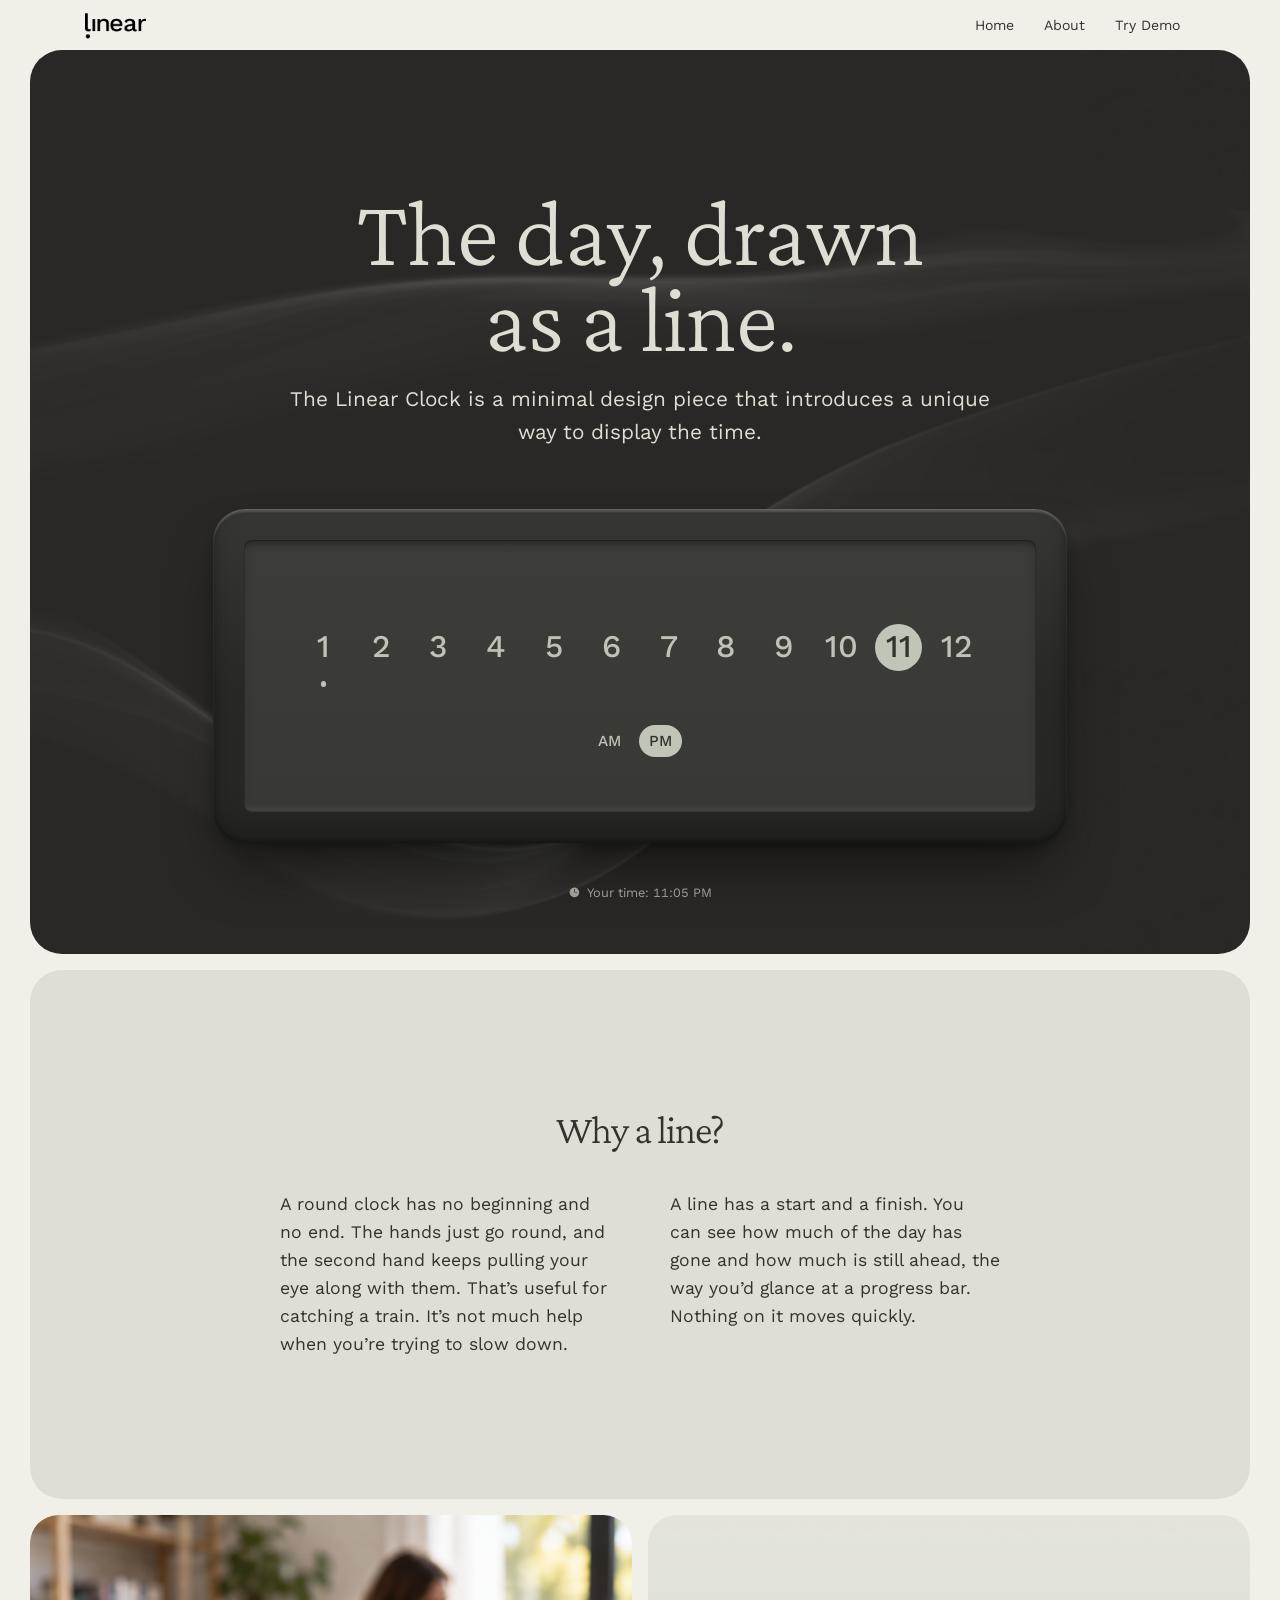
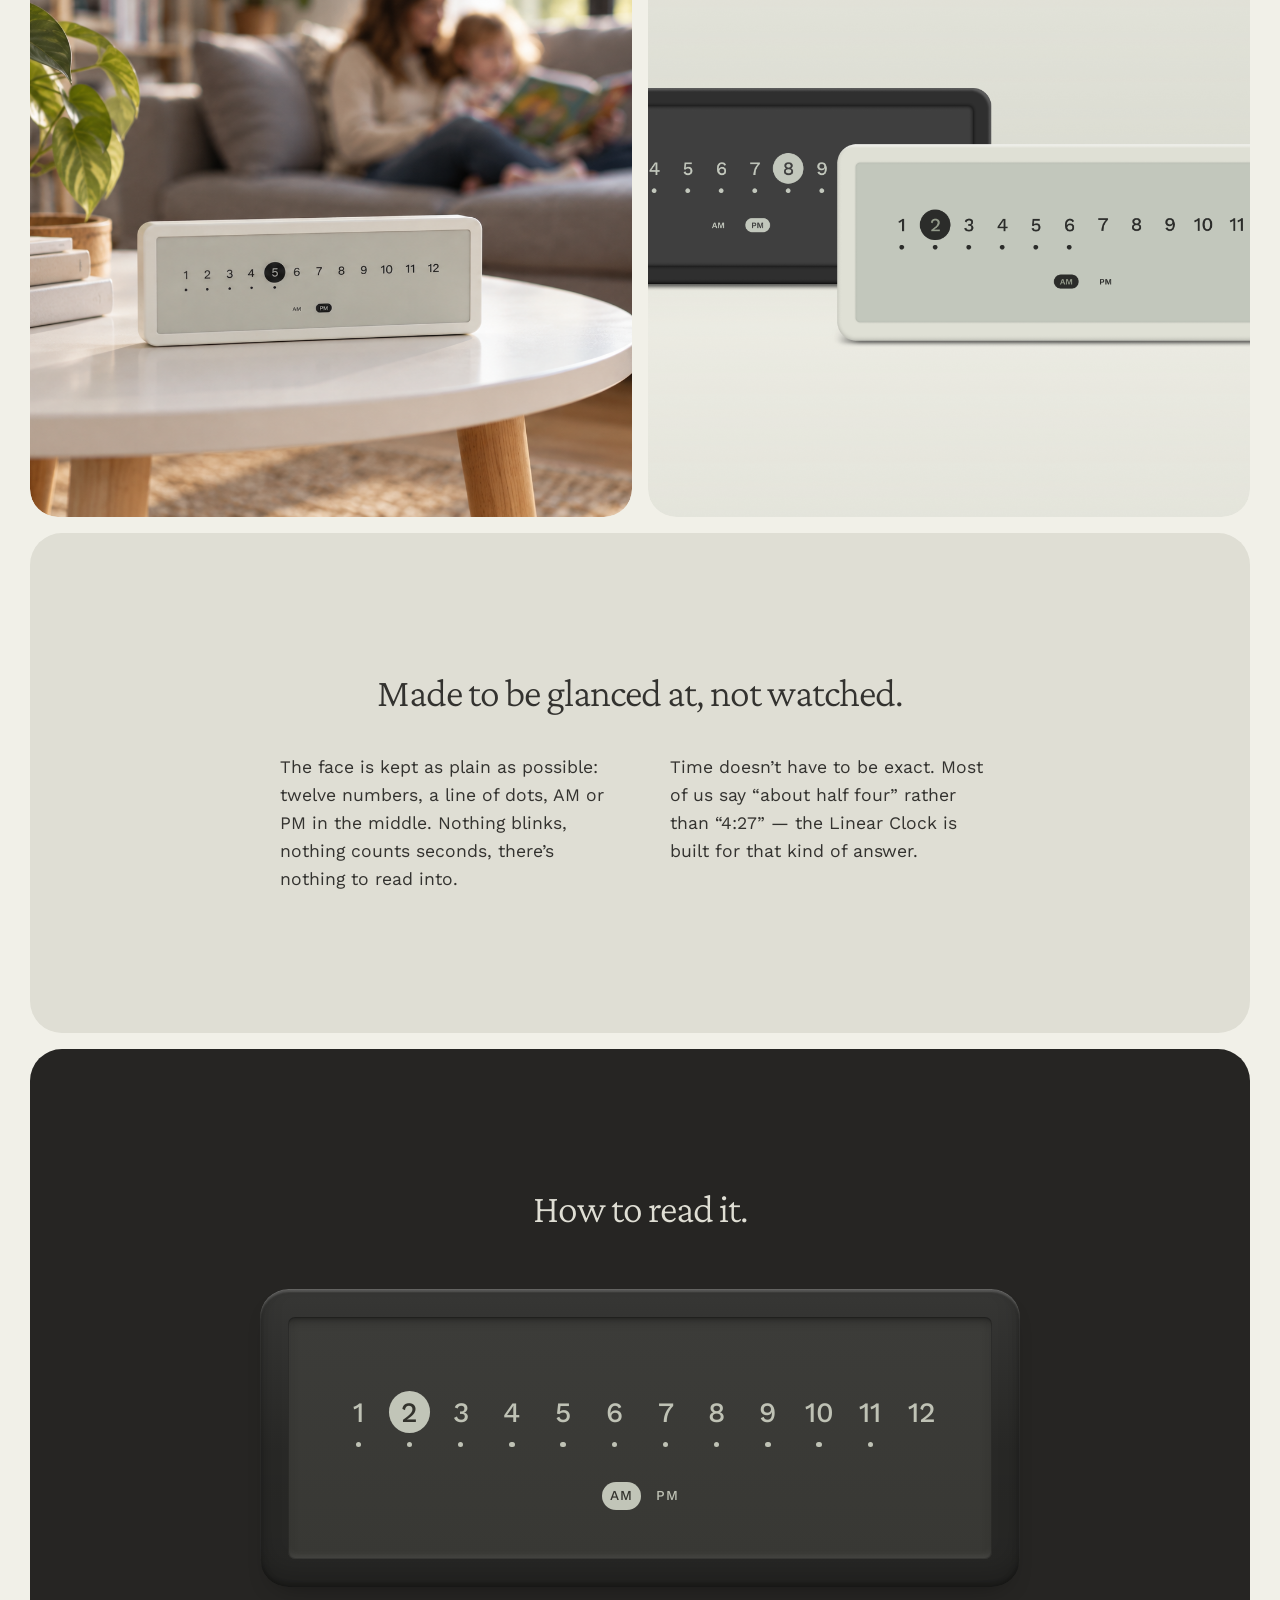
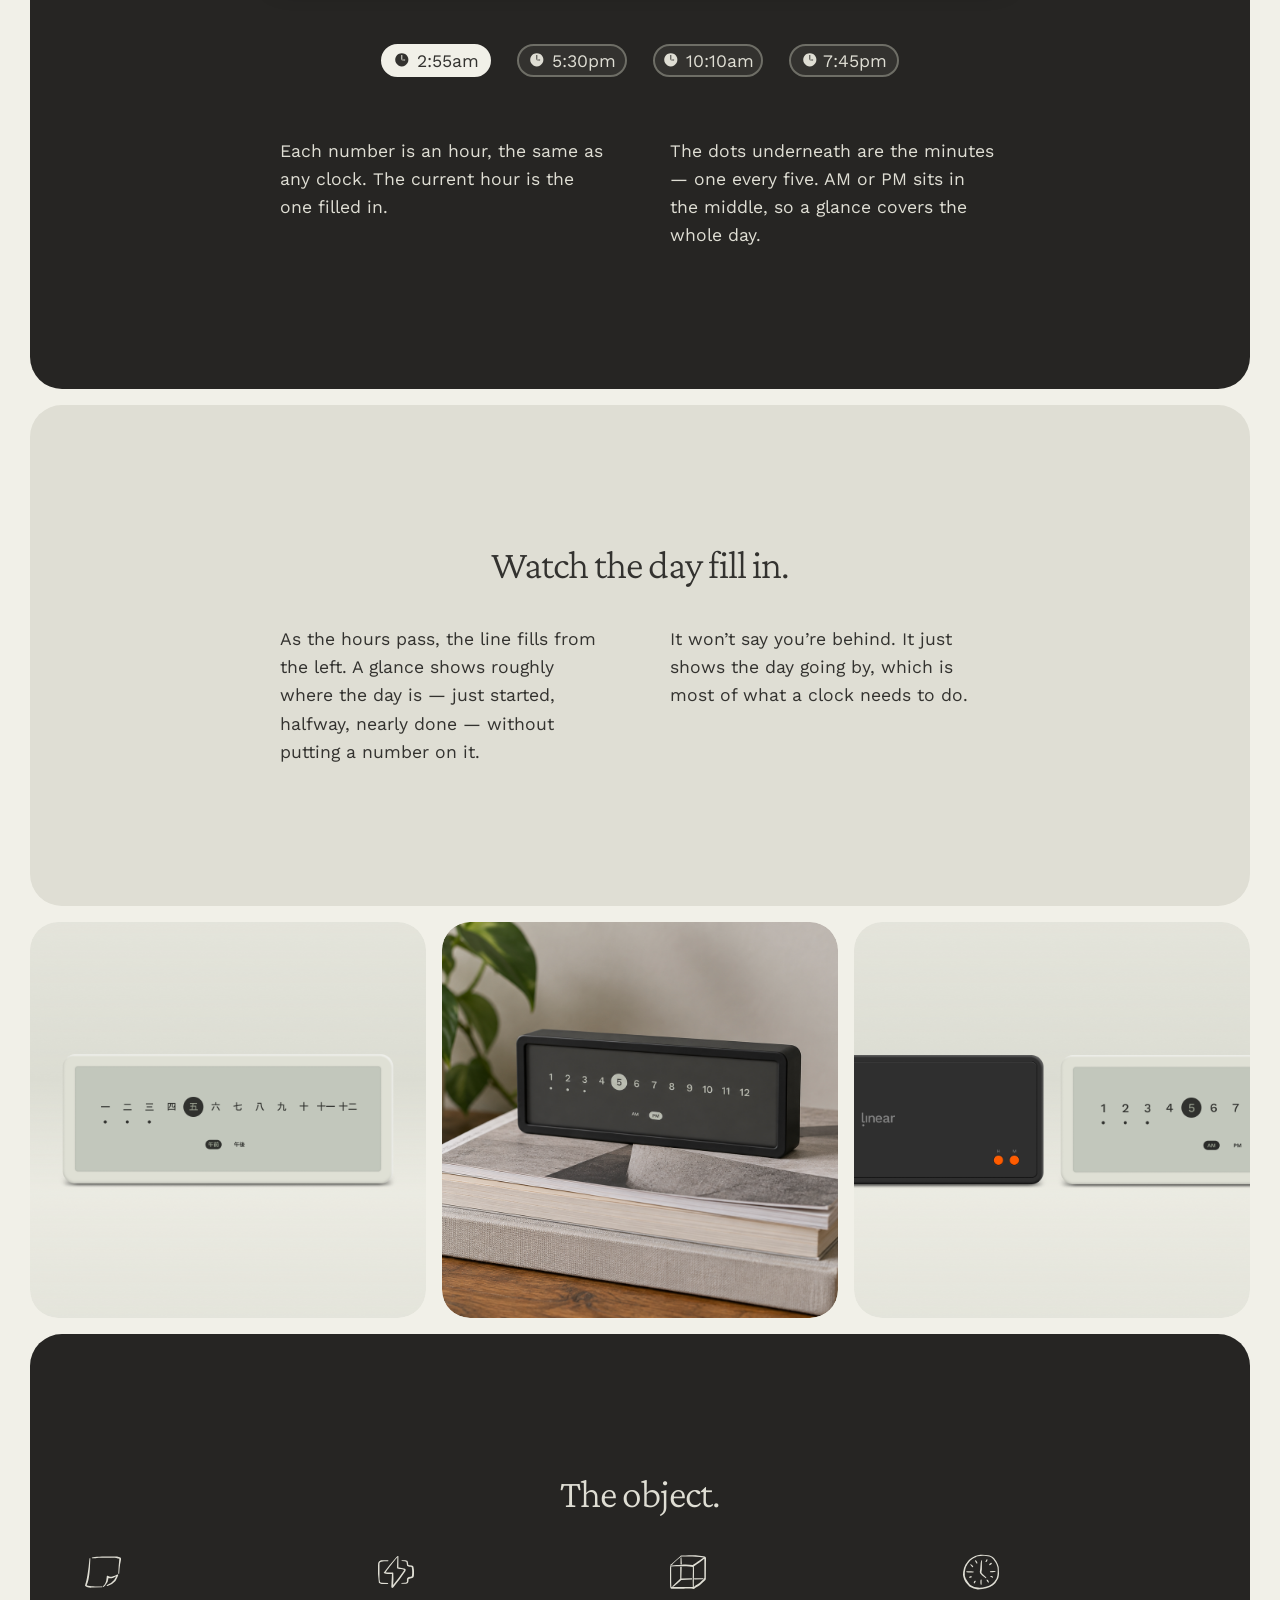
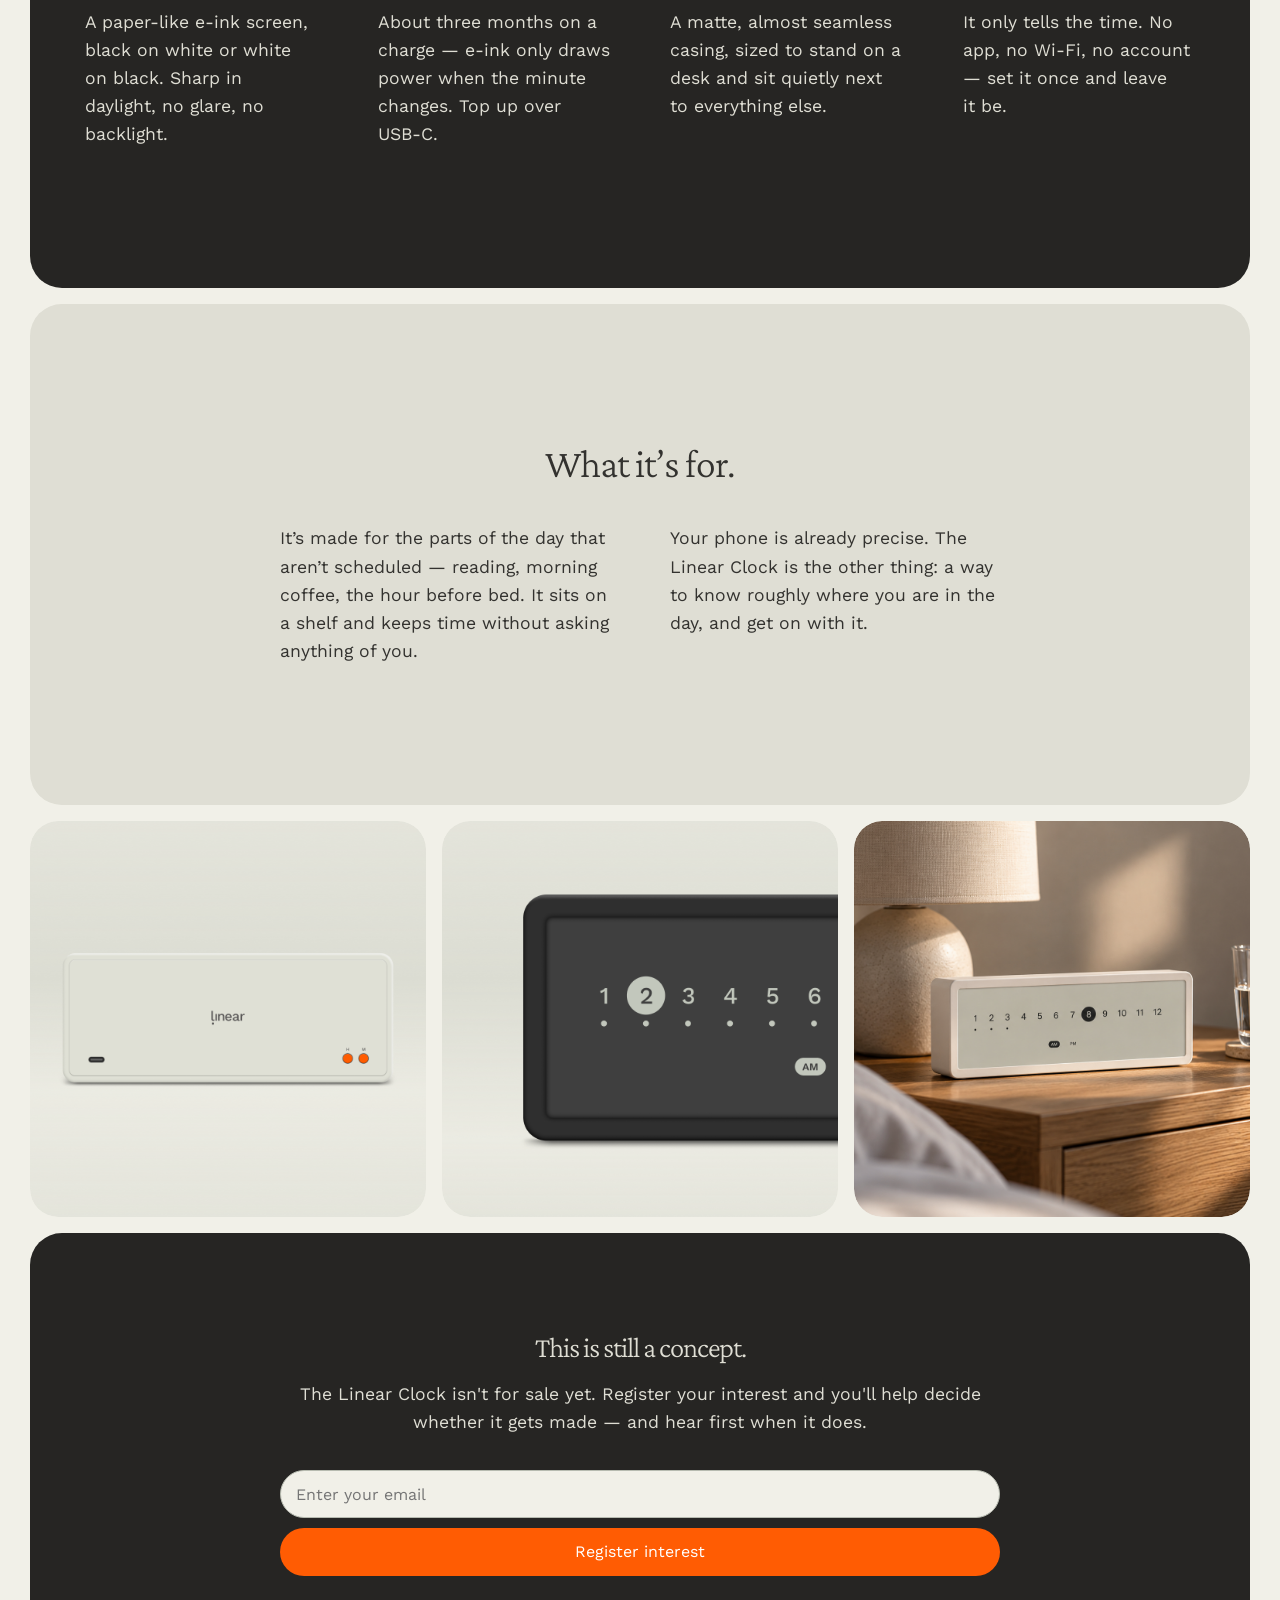
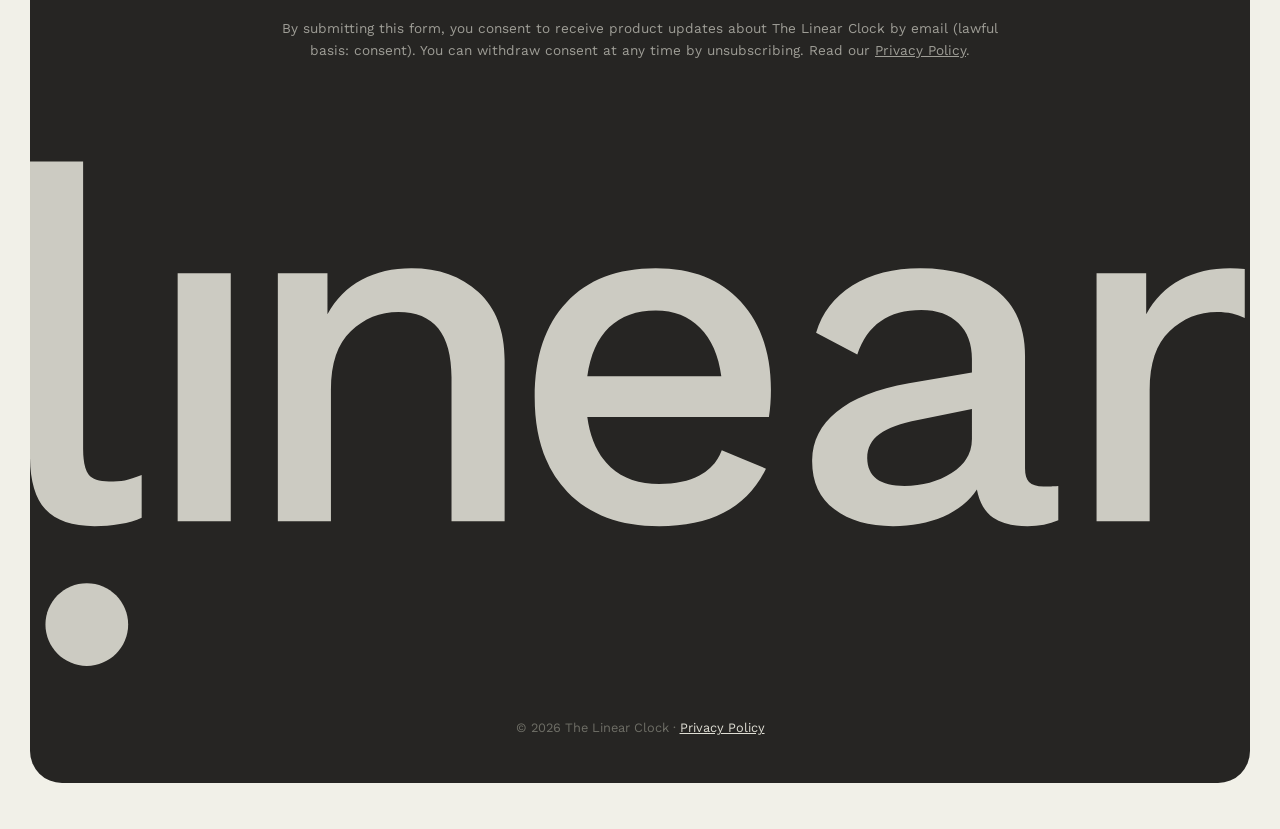
==== commit af359b84: "Fix mismatched font sizes between hero-time caption and footer copy Both were meant to read as the s" ====
--- a/index.html
+++ b/index.html
@@ -31,8 +31,8 @@
 <title>The Linear Clock</title>
 
 <link rel="stylesheet" href="https://cdn.jsdelivr.net/npm/bootstrap@3.4.1/dist/css/bootstrap.min.css" integrity="sha384-HSMxcRTRxnN+Bdg0JdbxYKrThecOKuH5zCYotlSAcp1+c8xmyTe9GYg1l9a69psu" crossorigin="anonymous">
-<link href="css/styles.css?v=35" rel="stylesheet">
-<link href="css/clock.css?v=24" rel="stylesheet">
+<link href="css/styles.css?v=36" rel="stylesheet">
+<link href="css/clock.css?v=25" rel="stylesheet">
 
 <link rel="preconnect" href="https://fonts.googleapis.com">
 <link rel="preconnect" href="https://fonts.gstatic.com" crossorigin>
--- a/css/styles.css
+++ b/css/styles.css
@@ -361,6 +361,7 @@
 	max-width: 620px;
 	margin: 18px auto 0;
 	line-height: 1.7;
+	font-size: 0.8rem; /* pinned to root, not footer's 0.75em — matches .hero-time.caption */
 }
 
 /* oversized wordmark that spans the full footer width */
--- a/css/clock.css
+++ b/css/clock.css
@@ -119,7 +119,7 @@
    just lightened for the dark hero */
 .hero-time.caption {
   margin: 20px 0 0;
-  font-size: 0.8em; /* match site-wide p.caption, not the 1.3em hero paragraph */
+  font-size: 0.8rem; /* pinned to root, not the 1.3em hero paragraph — matches footer-copy */
   color: #DFDED4;
   opacity: 0.65;
 }
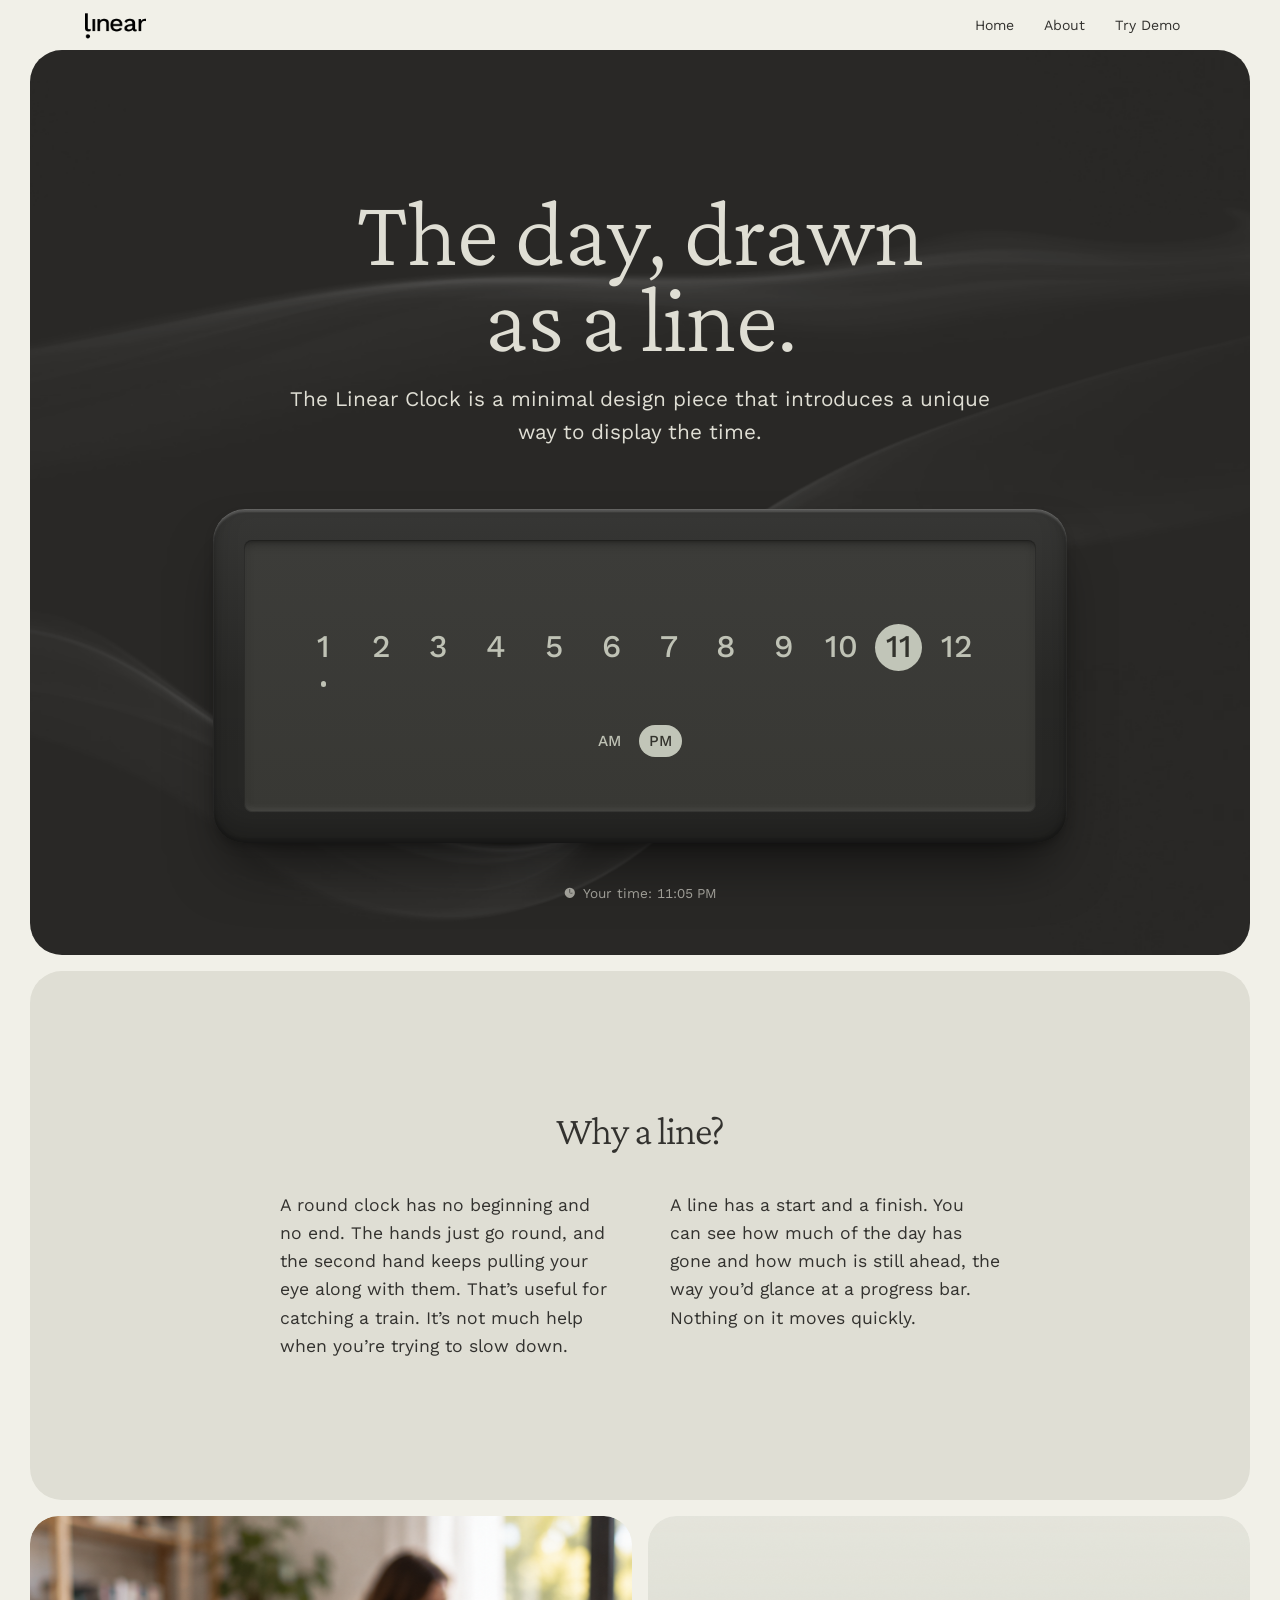
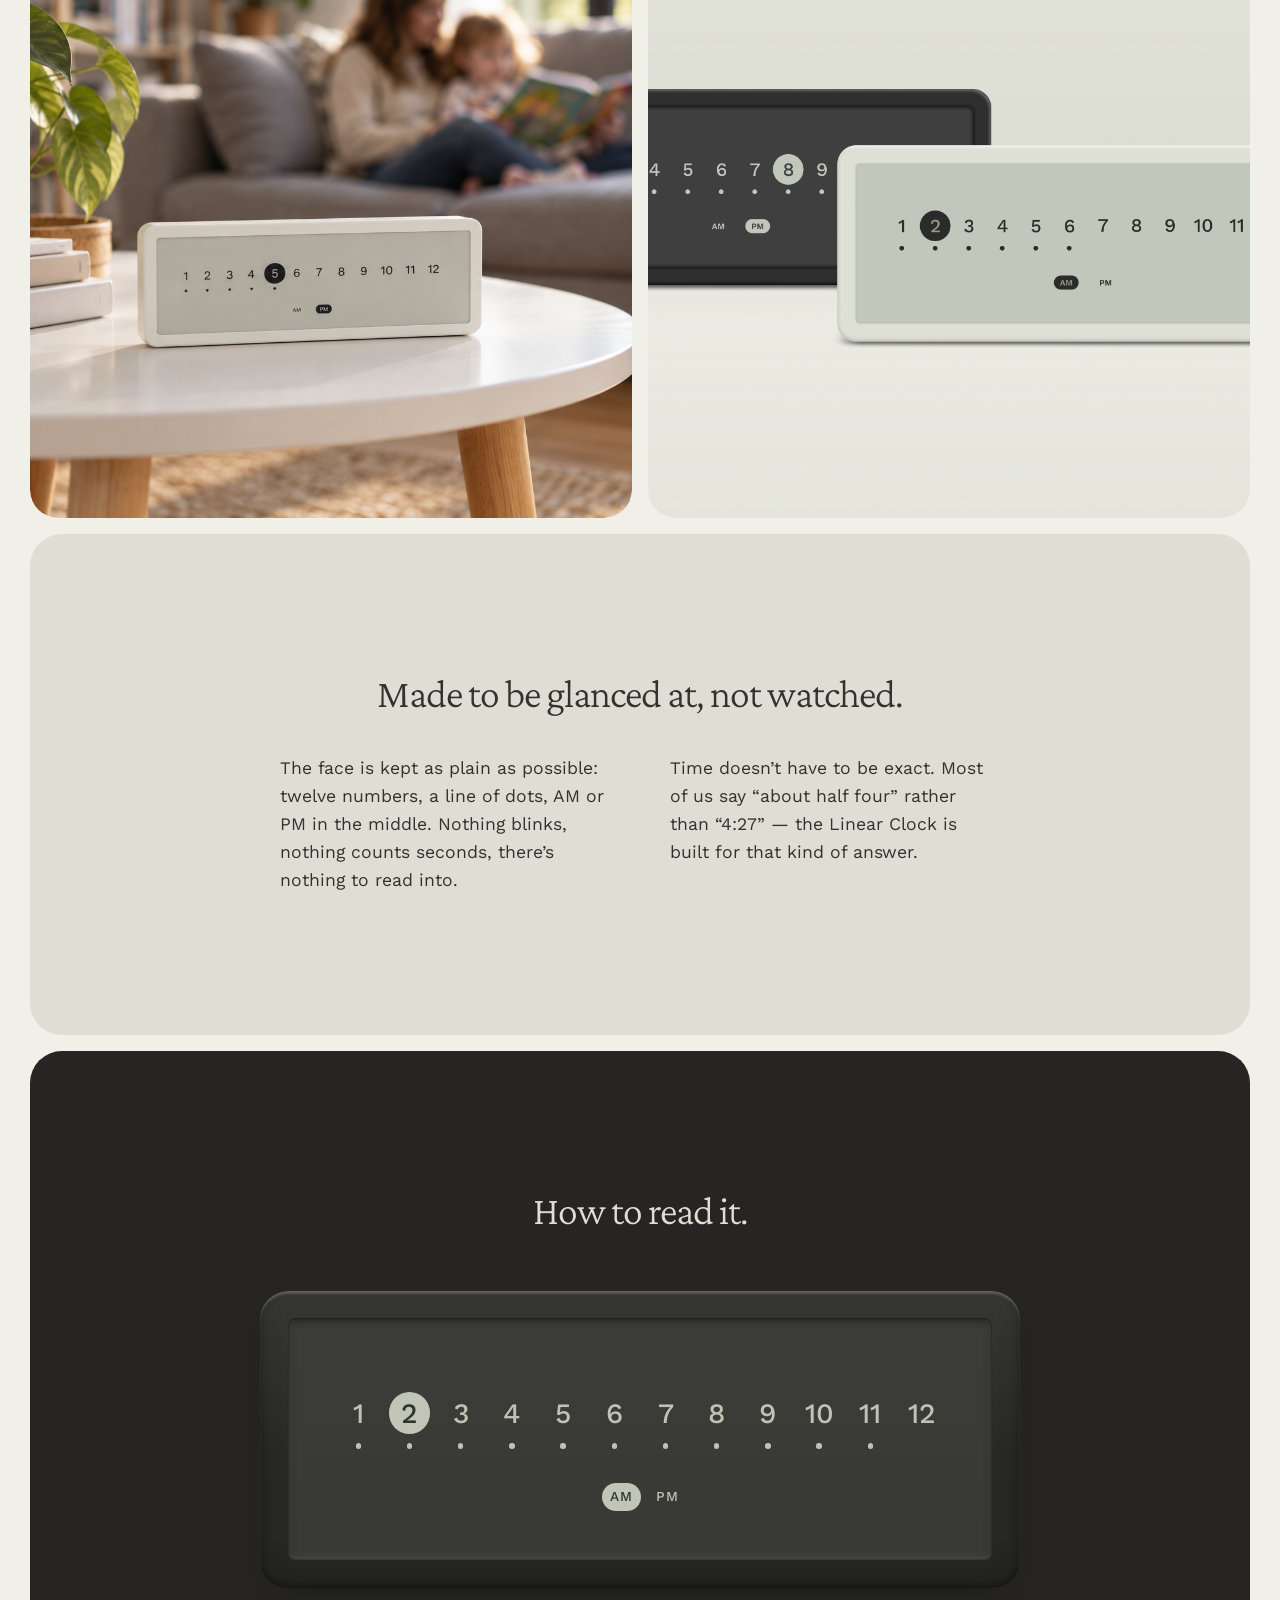
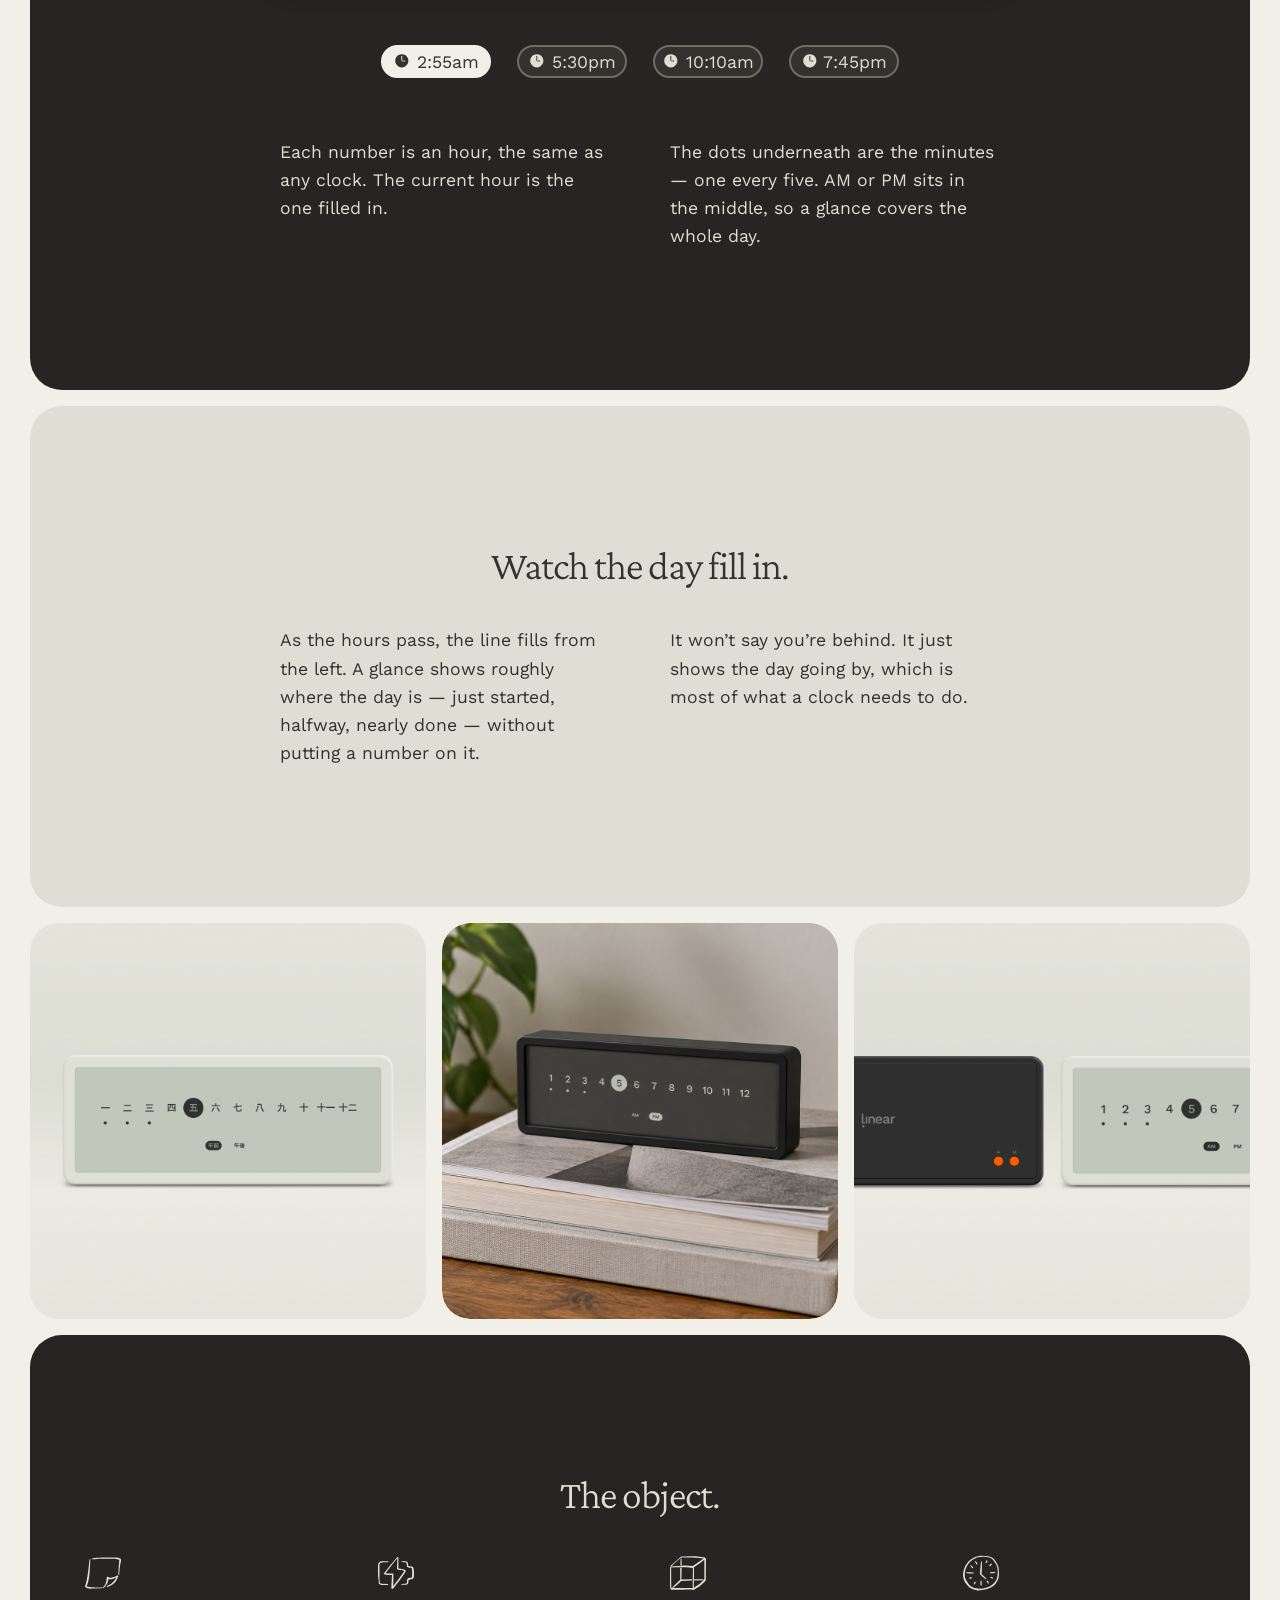
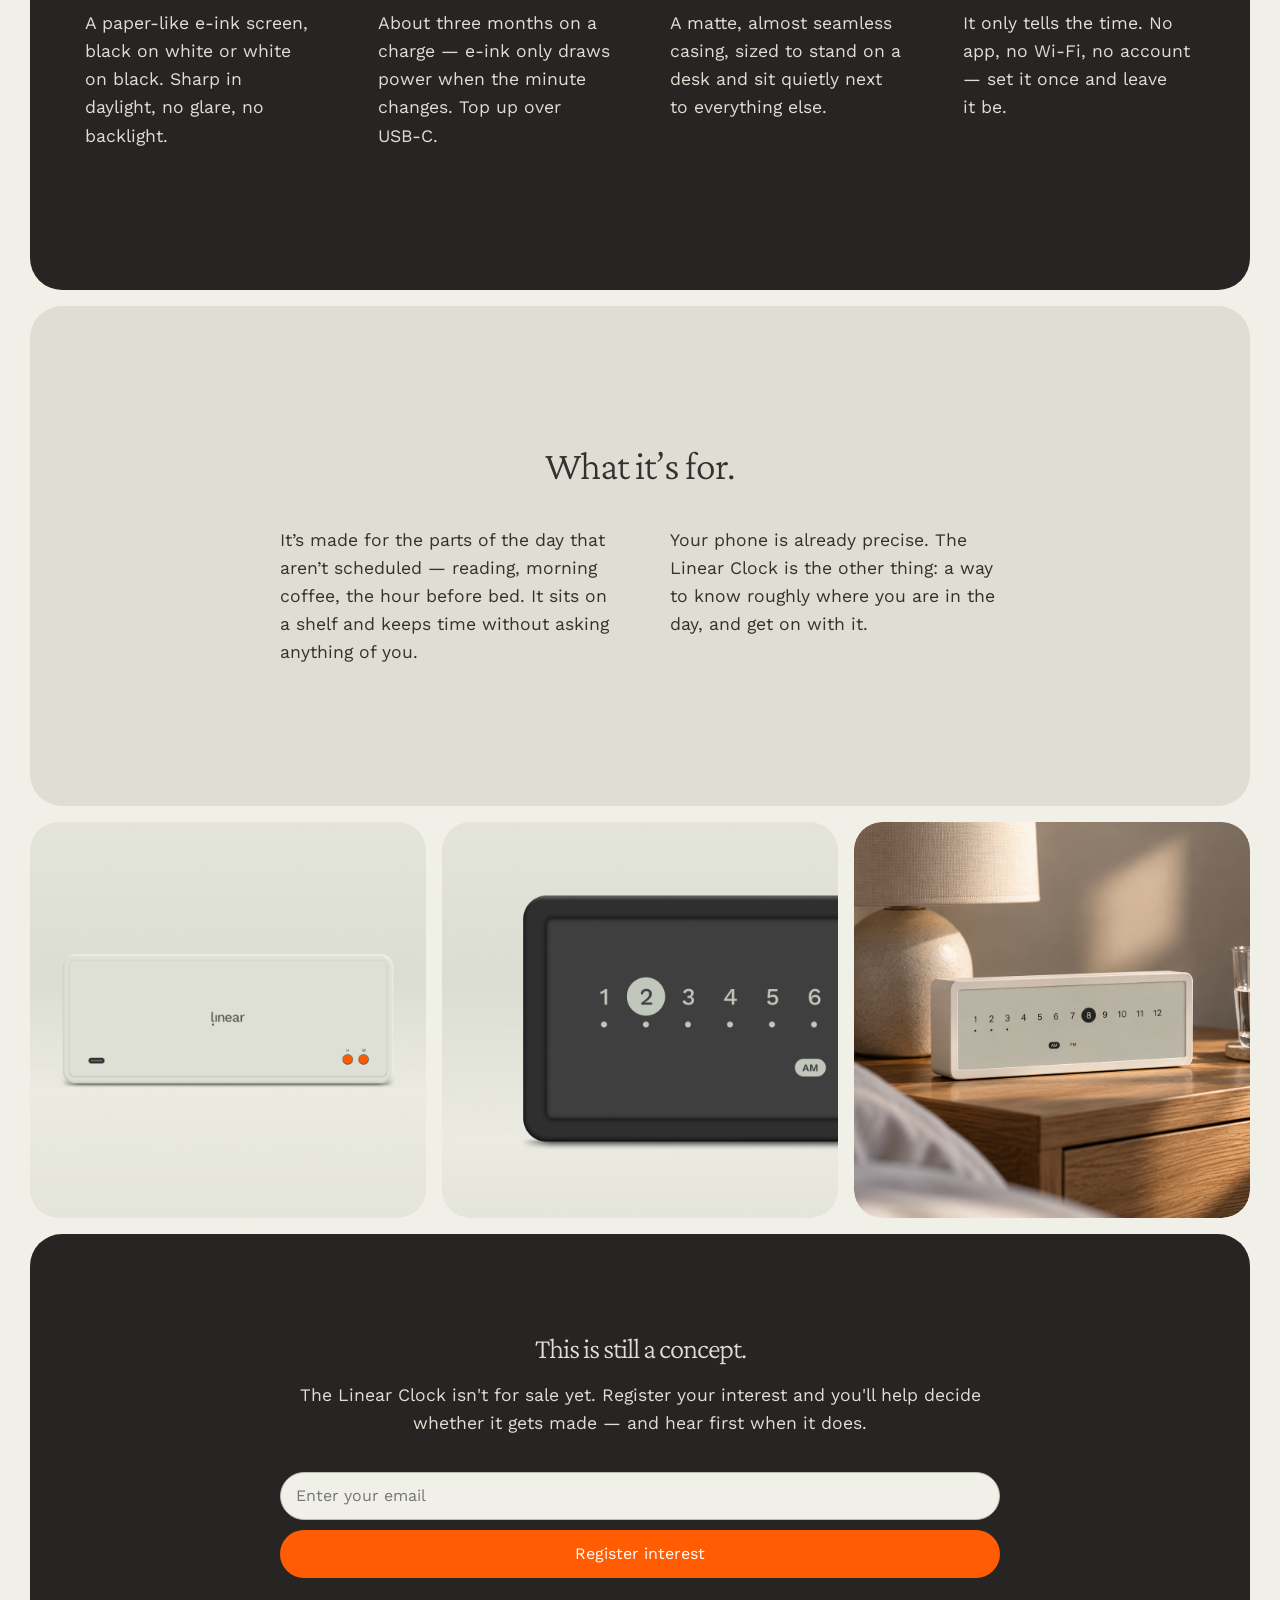
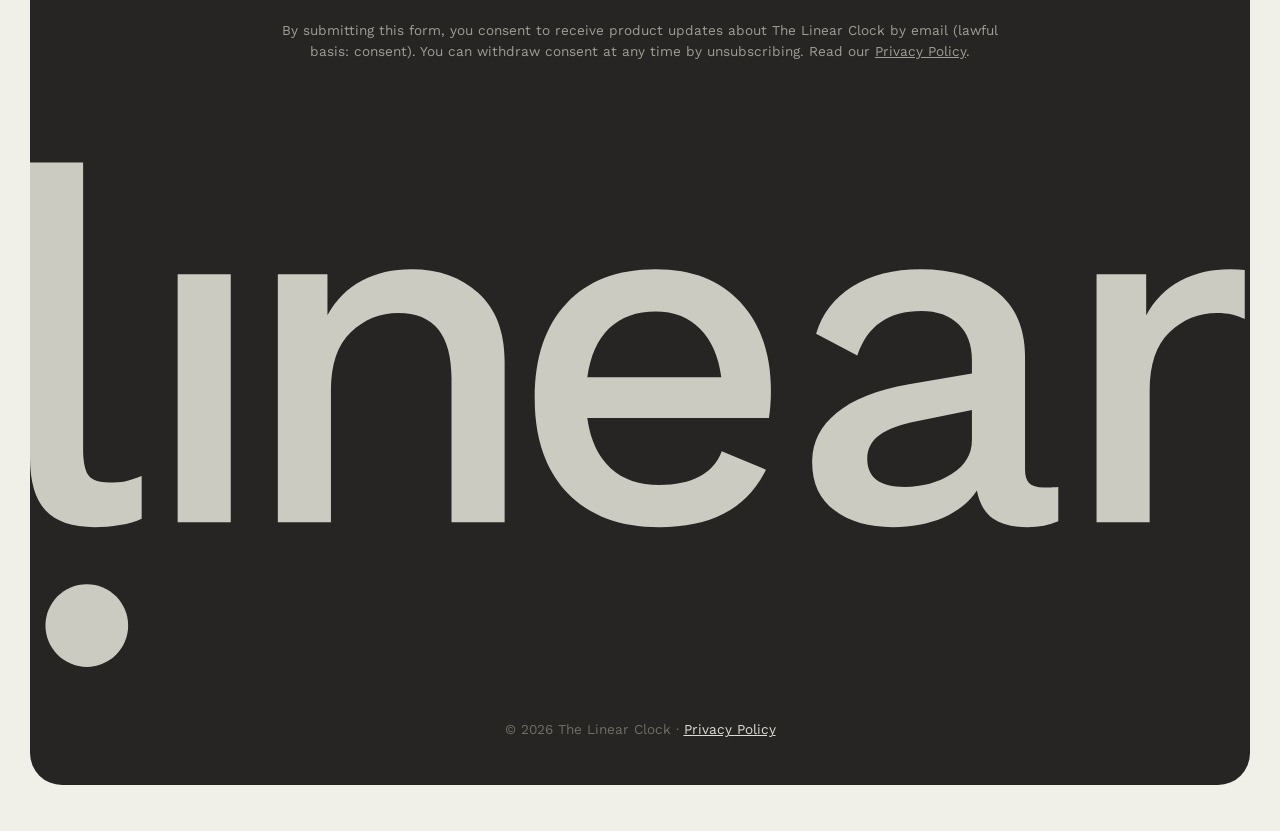
==== commit 3f0b21d7: "Bump small fine-print text from 12.8px to 13.6px 12.8px read as too small; align hero-time caption a" ====
--- a/index.html
+++ b/index.html
@@ -31,8 +31,8 @@
 <title>The Linear Clock</title>
 
 <link rel="stylesheet" href="https://cdn.jsdelivr.net/npm/bootstrap@3.4.1/dist/css/bootstrap.min.css" integrity="sha384-HSMxcRTRxnN+Bdg0JdbxYKrThecOKuH5zCYotlSAcp1+c8xmyTe9GYg1l9a69psu" crossorigin="anonymous">
-<link href="css/styles.css?v=36" rel="stylesheet">
-<link href="css/clock.css?v=25" rel="stylesheet">
+<link href="css/styles.css?v=37" rel="stylesheet">
+<link href="css/clock.css?v=26" rel="stylesheet">
 
 <link rel="preconnect" href="https://fonts.googleapis.com">
 <link rel="preconnect" href="https://fonts.gstatic.com" crossorigin>
--- a/css/styles.css
+++ b/css/styles.css
@@ -361,7 +361,7 @@
 	max-width: 620px;
 	margin: 18px auto 0;
 	line-height: 1.7;
-	font-size: 0.8rem; /* pinned to root, not footer's 0.75em — matches .hero-time.caption */
+	font-size: 0.85rem; /* pinned to root, not footer's 0.75em — matches .hero-time.caption and #register p.terms */
 }
 
 /* oversized wordmark that spans the full footer width */
--- a/css/clock.css
+++ b/css/clock.css
@@ -119,7 +119,7 @@
    just lightened for the dark hero */
 .hero-time.caption {
   margin: 20px 0 0;
-  font-size: 0.8rem; /* pinned to root, not the 1.3em hero paragraph — matches footer-copy */
+  font-size: 0.85rem; /* pinned to root, not the 1.3em hero paragraph — matches footer-copy and #register p.terms */
   color: #DFDED4;
   opacity: 0.65;
 }
